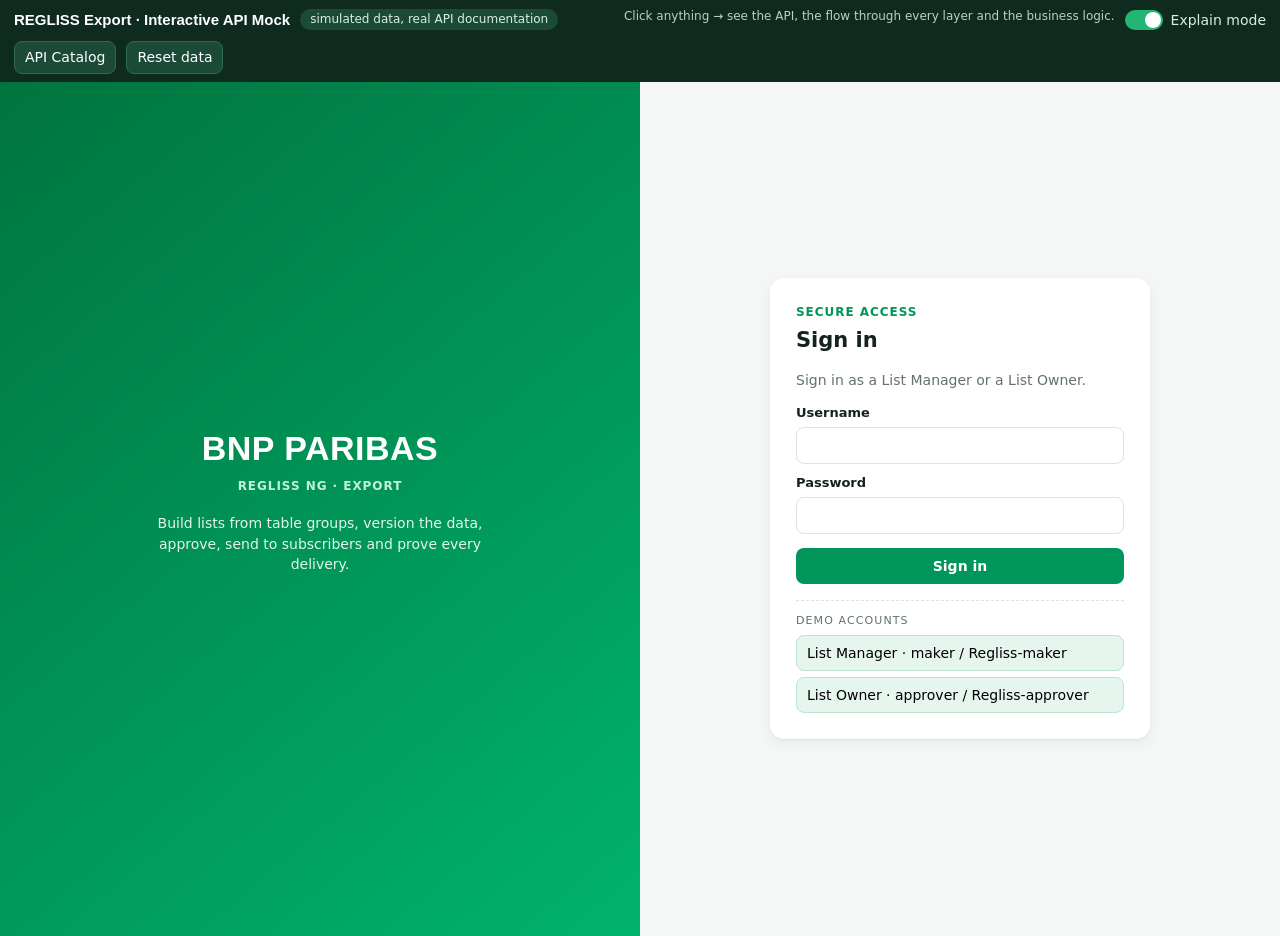
==== docs/export-ui-mock.html @ d232633c "Add interactive UI mock with per-click API, flow and business-logic explanations Single self-contain" ====
<!DOCTYPE html>
<html lang="en">
<head>
<meta charset="UTF-8">
<meta name="viewport" content="width=device-width, initial-scale=1">
<title>REGLISS Export — Interactive API Mock</title>
<!--
  REGLISS Export Module — interactive UI mock with API / flow / business-logic explanations.
  Single self-contained file: no network access, no build step. Open it in a browser.
  Sections: 1 API catalog · 2 Action catalog · 3 Styles · 4 Mock backend · 5 Frontend · 6 Explain modal.
  Demo accounts: maker / Regliss-maker (List Manager)   approver / Regliss-approver (List Owner)
-->
<style>
/* MODULE 3 — STYLES */
:root{--g:#00965a;--g2:#007a49;--gl:#e6f5ee;--ink:#14231d;--mut:#62736b;--line:#dbe5df;--bg:#f4f7f5;--card:#fff;--red:#c8372d;--redl:#fdecea;--org:#d97a06;--orgl:#fff3e0;--blue:#1d6fb8;--bluel:#e8f2fb;--vio:#6d4cc2;--viol:#efeafb;--sh:0 1px 2px rgba(20,35,29,.06),0 4px 14px rgba(20,35,29,.06)}
*{box-sizing:border-box}html,body{margin:0}body{font:14px/1.45 "Source Sans 3",system-ui,-apple-system,"Segoe UI",Roboto,sans-serif;color:var(--ink);background:var(--bg)}
h1,h2,h3{margin:0;font-family:Outfit,system-ui,sans-serif}code,pre{font-family:ui-monospace,SFMono-Regular,Menlo,Consolas,monospace}
button{font:inherit;cursor:pointer}[hidden]{display:none!important}
.muted{color:var(--mut)}.spacer{flex:1}
/* mock bar */
.mockbar{position:sticky;top:0;z-index:50;display:flex;gap:10px;align-items:center;flex-wrap:wrap;padding:8px 14px;background:#0f2b20;color:#d9eee3}
.mockbar b{font-family:Outfit,sans-serif;font-size:15px;color:#fff}.mockbar .tag{background:#1c4a38;border-radius:99px;padding:2px 10px;font-size:12px}
.mockbar button{background:#1c4a38;color:#fff;border:1px solid #2c6a52;border-radius:8px;padding:5px 10px}.mockbar button:hover{background:#24604a}
.switch{display:flex;align-items:center;gap:8px;cursor:pointer;user-select:none}.switch i{width:38px;height:20px;border-radius:99px;background:#456;position:relative;transition:.2s}.switch i:after{content:"";position:absolute;left:2px;top:2px;width:16px;height:16px;border-radius:50%;background:#fff;transition:.2s}.switch.on i{background:#22b573}.switch.on i:after{left:20px}
.hint{font-size:12px;opacity:.85}
/* login */
.login{min-height:calc(100vh - 46px);display:grid;grid-template-columns:1fr 1fr}
.login-aside{background:linear-gradient(140deg,#00743f,#00b36d);color:#fff;display:flex;flex-direction:column;justify-content:center;align-items:center;padding:30px;text-align:center}
.login-aside .logo{font:700 34px Outfit,sans-serif;letter-spacing:.5px}.login-aside p{opacity:.9;max-width:340px}
.login-panel{display:flex;align-items:center;justify-content:center;padding:24px}
.login-card{width:100%;max-width:380px;background:#fff;border-radius:14px;box-shadow:var(--sh);padding:26px}
.kicker{margin:0 0 4px;color:var(--g);font-weight:700;text-transform:uppercase;letter-spacing:.08em;font-size:12px}
label{display:block;font-weight:600;font-size:13px;margin:10px 0 0}
input,select,textarea{width:100%;font:inherit;padding:8px 10px;border:1px solid var(--line);border-radius:8px;background:#fff;margin-top:4px;color:var(--ink)}
input:focus,select:focus,textarea:focus{outline:2px solid #9ad9bd;border-color:var(--g)}
input[type=checkbox]{width:auto;margin:0}
.btn-primary,.btn-ghost,.btn-delete,.btn-edit{border-radius:8px;padding:7px 14px;border:1px solid transparent;font-weight:600;text-decoration:none;display:inline-block}
.btn-primary{background:var(--g);color:#fff}.btn-primary:hover{background:var(--g2)}.btn-primary:disabled{opacity:.45;cursor:not-allowed}
.btn-ghost{background:#fff;border-color:var(--line);color:var(--ink)}.btn-ghost:hover{background:var(--gl)}.btn-ghost:disabled{opacity:.45;cursor:not-allowed}
.btn-delete{background:#fff;border-color:#efc3bf;color:var(--red)}.btn-delete:hover{background:var(--redl)}
.btn-edit{background:var(--bluel);border-color:#c4dcf2;color:var(--blue)}
.btn-ghost.btn-primary{background:var(--g);color:#fff;border-color:var(--g)}
.btn-small{padding:3px 9px;font-size:13px}.btn-icon{padding:3px 8px}
.login-error{color:var(--red);font-weight:600;margin:8px 0 0}
.demo{margin-top:16px;border-top:1px dashed var(--line);padding-top:12px}.demo button{display:block;width:100%;text-align:left;margin-top:6px;background:var(--gl);border:1px solid #bfe3d1;border-radius:8px;padding:7px 10px}
/* shell */
.shell{display:grid;grid-template-columns:230px 1fr;min-height:calc(100vh - 46px)}
.sidebar{background:#fff;border-right:1px solid var(--line);padding:16px 12px;display:flex;flex-direction:column;gap:6px;position:sticky;top:46px;height:calc(100vh - 46px);overflow:auto}
.brand{padding:6px 8px 14px}.brand .plate{font:700 20px Outfit,sans-serif;color:var(--g)}.brand .prod{font:600 13px Outfit,sans-serif;color:var(--mut)}
.nav-label{font-size:11px;text-transform:uppercase;letter-spacing:.1em;color:var(--mut);padding:4px 8px}
.nav a{display:flex;align-items:center;gap:10px;padding:9px 10px;border-radius:9px;color:var(--ink);text-decoration:none;cursor:pointer}
.nav a:hover{background:var(--gl)}.nav a.active{background:var(--g);color:#fff}
.nav svg{width:18px;height:18px;stroke:currentColor;fill:none;stroke-width:1.8;stroke-linecap:round;stroke-linejoin:round}
.nav-badge{margin-left:auto;background:var(--red);color:#fff;border-radius:99px;font-size:11px;padding:0 7px}
.sidebar-foot{margin-top:auto;display:flex;flex-direction:column;gap:12px}
.who{display:flex;gap:8px;align-items:center;font-size:13px}.avatar{width:32px;height:32px;border-radius:50%;background:var(--g);color:#fff;display:grid;place-items:center;font-weight:700}
.db-switch{display:flex;border:1px solid var(--line);border-radius:8px;overflow:hidden}.db-switch button{flex:1;border:0;background:#fff;padding:6px}.db-switch .selected{background:var(--g);color:#fff}
main{padding:22px 26px 90px;min-width:0}
.page-head{display:flex;gap:16px;align-items:flex-end;flex-wrap:wrap;margin-bottom:16px}.page-title{flex:1;min-width:240px}.page-head h1{font-size:26px}.lede{color:var(--mut);margin:2px 0 0}
.page-tools{display:flex;gap:10px;align-items:center;flex-wrap:wrap}.search{min-width:240px;margin:0}
.stats{display:grid;grid-template-columns:repeat(auto-fit,minmax(170px,1fr));gap:12px;margin-bottom:16px}
.stat{background:#fff;border-radius:12px;padding:14px 16px;box-shadow:var(--sh);border-left:5px solid var(--g);cursor:pointer;text-align:left;border-top:0;border-right:0;border-bottom:0}
.stat.red{border-color:var(--red)}.stat.orange{border-color:var(--org)}.stat-label{color:var(--mut);font-size:13px}.stat-value{font:700 30px Outfit,sans-serif}
.panel,.table-card,.export-card{background:#fff;border-radius:12px;box-shadow:var(--sh);padding:16px;margin-bottom:16px}.table-card{padding:0;overflow:auto}.panel h2,.export-card h2{font-size:18px;margin-bottom:8px}
table{width:100%;border-collapse:collapse}th,td{text-align:left;padding:9px 12px;border-bottom:1px solid #edf2ef;vertical-align:top}th{font-size:12px;text-transform:uppercase;letter-spacing:.05em;color:var(--mut);background:#f8fbf9;white-space:nowrap}
tr.clickable{cursor:pointer}tr.clickable:hover td{background:#f3faf6}.actions{white-space:nowrap}
.empty,.queue-empty{padding:22px;text-align:center;color:var(--mut)}
.badge,.pill,.chip,.key-tag,.group-tag{display:inline-block;border-radius:99px;padding:1px 9px;font-size:12px;font-weight:700}
.badge-COMPLETED,.badge-SUCCESS,.pill-on{background:var(--gl);color:var(--g2)}.badge-FAILED,.pill-bad{background:var(--redl);color:var(--red)}.badge-IN_PROGRESS{background:var(--orgl);color:var(--org)}.badge-PENDING,.pill-wait{background:var(--bluel);color:var(--blue)}.pill-off{background:#eceff0;color:#55646a}.pill-warn{background:var(--orgl);color:var(--org)}
.chip.added{background:var(--gl);color:var(--g2)}.chip.removed{background:var(--redl);color:var(--red)}.chip.changed{background:var(--orgl);color:var(--org)}.chip.same{background:#eceff0;color:#55646a}
.key-tag{background:var(--viol);color:var(--vio)}.group-tag{background:var(--bluel);color:var(--blue);margin-right:4px}
.error-text{color:var(--red)}.file-link{color:var(--blue);text-decoration:underline;cursor:pointer}
.banner{background:var(--orgl);border:1px solid #f1d3a3;border-radius:10px;padding:10px 14px;margin:10px 0}.banner-error{background:var(--redl);border-color:#efc3bf;color:var(--red)}
.review-callout{border-radius:10px;padding:10px 14px;margin:10px 0}.review-callout.warn{background:var(--orgl)}.review-callout.bad{background:var(--redl)}
/* list builder */
.stepper{display:flex;align-items:center;gap:10px;margin:12px 0}.step{display:flex;gap:8px;align-items:center;border:1px solid var(--line);background:#fff;border-radius:10px;padding:8px 12px}.step.active{border-color:var(--g);background:var(--gl)}.step-no{width:24px;height:24px;border-radius:50%;background:var(--g);color:#fff;display:grid;place-items:center;font-weight:700}.step small{display:block;color:var(--mut)}.step-line{flex:0 0 30px;height:2px;background:var(--line)}
.picker{display:grid;grid-template-columns:minmax(240px,1fr) 2fr;gap:14px;border:1px solid var(--line);border-radius:12px;padding:12px}
.table-list{max-height:330px;overflow:auto;display:flex;flex-direction:column;gap:6px;margin-top:8px}.table-group-label{margin:8px 0 2px}
.table-option{display:flex;flex-direction:column;align-items:flex-start;gap:0;text-align:left;border:1px solid var(--line);background:#fff;border-radius:8px;padding:6px 10px;position:relative}.table-option.active{border-color:var(--g);background:var(--gl)}.table-option.related{margin-left:14px}
.table-name{font-weight:700}.table-meta{font-size:12px;color:var(--mut)}.table-count{position:absolute;right:8px;top:8px;background:var(--g);color:#fff;border-radius:99px;font-size:11px;padding:0 7px}
.columns-head{display:flex;gap:10px;align-items:flex-start;justify-content:space-between}.column-list{max-height:290px;overflow:auto;margin-top:8px}
.column-option{display:flex;align-items:center;gap:8px;padding:6px 8px;border-radius:8px;font-weight:400;margin:0;cursor:pointer}.column-option:hover{background:#f3faf6}.column-option.locked{opacity:.7}.column-type{margin-left:auto;color:var(--mut);font-size:12px}.column-name{font-weight:600}
.field-label{font-weight:700;margin:14px 0 4px}.hint{margin:0 0 6px}
.field-row{display:flex;gap:8px;align-items:center;margin:5px 0;flex-wrap:wrap}.field-row input{flex:1;min-width:120px;margin:0}.col-order{width:22px;color:var(--mut)}.col-source{min-width:200px;display:flex;gap:4px;align-items:center;flex-wrap:wrap}.col-table{color:var(--mut)}.key-col{background:#faf8ff;border-radius:8px;padding:2px 4px}
.builder-foot{display:flex;gap:10px;align-items:center;margin-top:16px;flex-wrap:wrap}
.add-form{display:flex;gap:10px}.add-form select,.add-form input{margin:0}
.group-preview{margin-bottom:14px}.group-preview-head{display:flex;gap:12px;align-items:baseline}.table-scroll{overflow:auto;border:1px solid var(--line);border-radius:10px}
.timeline{list-style:none;padding:0 0 0 14px;border-left:2px solid var(--line)}.tl{margin:10px 0;padding-left:10px}.tl-title{font-weight:700}.tl-meta{color:var(--mut);font-size:12px}blockquote{margin:4px 0;padding:4px 10px;border-left:3px solid var(--line);color:var(--mut)}
details summary{cursor:pointer;font-weight:700;margin-top:14px}
.approval-card{background:#fff;border-radius:12px;box-shadow:var(--sh);padding:16px;margin-bottom:12px}.approval-head{display:flex;gap:12px;justify-content:space-between;flex-wrap:wrap}.approval-actions{display:flex;gap:8px;align-items:center;flex-wrap:wrap}.approval-tables{margin:8px 0 0;padding-left:20px}
/* export */
.xp-tabs{display:flex;gap:4px;border-bottom:2px solid var(--line);margin-bottom:14px;flex-wrap:wrap}.xp-tab{background:none;border:0;padding:9px 16px;font-weight:700;color:var(--mut);border-bottom:3px solid transparent;margin-bottom:-2px}.xp-tab.active{color:var(--g);border-color:var(--g)}
.xp-toolbar,.syn-toolbar,.syn-title,.syn-pick{display:flex;gap:8px;align-items:center;flex-wrap:wrap;padding:10px 14px}.xp-toolbar select{width:auto;margin:0}.syn-pick label{margin:0}.syn-pick select{width:auto;min-width:200px}
.syn-cards{display:grid;grid-template-columns:repeat(auto-fit,minmax(260px,1fr));gap:12px;margin-bottom:14px}.syn-card{background:#fff;border:2px solid var(--line);border-radius:12px;padding:12px;text-align:left}.syn-card.active{border-color:var(--g)}.syn-card-name{font:700 16px Outfit,sans-serif;display:block}.syn-card-count{color:var(--mut)}.syn-chips{display:flex;gap:4px;flex-wrap:wrap;margin-top:6px}
.syn-h3{padding:12px 14px 0;font-size:15px}.syn-columns{padding:10px 14px}.syn-tree{margin:0;padding-left:18px;font-size:13px}.syn-docs{display:grid;grid-template-columns:1fr 1fr;gap:14px;padding:10px 14px}
.was{background:var(--redl)}.now{background:var(--gl)}.pager{display:flex;gap:8px;align-items:center;padding:10px 14px}.pager span{margin-right:auto}
.xp-back-link{margin-bottom:10px}tr.selected td{background:#eaf6f0}
/* modals */
.modal-back{position:fixed;inset:0;background:rgba(10,25,18,.5);display:grid;place-items:center;z-index:60;padding:14px}
.modal{background:#fff;border-radius:14px;padding:20px;width:min(480px,100%);box-shadow:0 20px 60px rgba(0,0,0,.3)}.modal h2{margin-bottom:8px}.modal-actions{display:flex;gap:8px;justify-content:flex-end;margin-top:16px}
.toast{position:fixed;left:50%;transform:translateX(-50%) translateY(30px);bottom:20px;background:#14231d;color:#fff;padding:10px 16px;border-radius:10px;opacity:0;pointer-events:none;transition:.25s;z-index:200;max-width:90vw}.toast.show{opacity:1;transform:translateX(-50%)}.toast.error{background:var(--red)}.toast.success{background:var(--g2)}
.xmlview{max-height:60vh;overflow:auto;background:#10201a;color:#c9ecd9;border-radius:8px;padding:12px;font-size:12px;white-space:pre}
.spinner{width:34px;height:34px;border:4px solid var(--line);border-top-color:var(--g);border-radius:50%;animation:sp 1s linear infinite;margin:14px auto}@keyframes sp{to{transform:rotate(360deg)}}
/* network log */
.netlog{position:fixed;left:12px;bottom:12px;z-index:55;width:min(430px,calc(100vw - 24px));background:#0f2b20;color:#d9eee3;border-radius:12px;box-shadow:var(--sh);font-size:12px}
.netlog header{display:flex;gap:8px;align-items:center;padding:6px 10px;cursor:pointer}.netlog .body{max-height:170px;overflow:auto;border-top:1px solid #1c4a38}.netlog .e{display:flex;gap:8px;padding:4px 10px;cursor:pointer;align-items:center}.netlog .e:hover{background:#1c4a38}.netlog .e code{overflow:hidden;text-overflow:ellipsis;white-space:nowrap;flex:1}
.m{font-weight:800;border-radius:5px;padding:0 6px;font-size:11px;color:#fff}.m-GET{background:#1d6fb8}.m-POST{background:#1e9d63}.m-PUT{background:#d97a06}.m-DELETE{background:#c8372d}.m-ASYNC{background:#6d4cc2}
/* explain modal */
#xmodal{position:fixed;inset:0;background:rgba(8,20,14,.62);z-index:100;display:grid;place-items:center;padding:12px}
.xbox{background:#fff;width:min(1080px,100%);max-height:94vh;border-radius:16px;display:flex;flex-direction:column;overflow:hidden;box-shadow:0 24px 80px rgba(0,0,0,.4)}
.xhead{display:flex;gap:12px;align-items:flex-start;padding:14px 18px;background:linear-gradient(120deg,#0f2b20,#176b49);color:#fff}.xhead h2{font-size:19px}.xhead p{margin:2px 0 0;opacity:.85;font-size:13px}.xhead button{margin-left:auto;background:rgba(255,255,255,.15);color:#fff;border:0;border-radius:8px;padding:5px 12px}
.xbody{overflow:auto;padding:16px 18px}
.xsec{border:1px solid var(--line);border-radius:12px;padding:12px 14px;margin-bottom:12px}.xsec h4{margin:0 0 6px;font:700 13px Outfit,sans-serif;text-transform:uppercase;letter-spacing:.07em;color:var(--g2)}
.kv{display:grid;grid-template-columns:150px 1fr;gap:4px 12px}.kv dt{color:var(--mut)}.kv dd{margin:0;word-break:break-word}
.feonly{background:var(--viol);border:1px solid #d6cbf3;border-radius:12px;padding:14px;margin-bottom:12px}.feonly b{color:var(--vio)}
.seq{display:flex;gap:6px;flex-wrap:wrap;margin-bottom:10px;align-items:center}.seq button{border:1px solid var(--line);background:#fff;border-radius:10px;padding:6px 10px;display:flex;gap:6px;align-items:center;text-align:left}.seq button.on{border-color:var(--g);background:var(--gl)}.seq .n{background:#14231d;color:#fff;border-radius:50%;width:20px;height:20px;display:grid;place-items:center;font-size:11px}.seq .arr{color:var(--mut)}
.tabs{display:flex;gap:2px;border-bottom:2px solid var(--line);margin-bottom:12px}.tabs button{background:none;border:0;padding:8px 14px;font-weight:700;color:var(--mut);border-bottom:3px solid transparent;margin-bottom:-2px}.tabs button.on{color:var(--g);border-color:var(--g)}
pre.j{background:#10201a;color:#c9ecd9;border-radius:8px;padding:10px 12px;overflow:auto;font-size:12px;margin:4px 0;max-height:280px}
.two{display:grid;grid-template-columns:1fr 1fr;gap:12px}
.stt{display:flex;gap:8px;align-items:baseline;margin:3px 0}.stt b{border-radius:6px;padding:0 7px;color:#fff;font-size:12px}.s2{background:#1e9d63}.s4{background:#d97a06}.s5{background:#c8372d}
.flow{display:flex;flex-direction:column;gap:0}.lane{display:grid;grid-template-columns:136px 1fr;border-radius:12px;overflow:hidden;border:1px solid var(--line)}.lane .lt{padding:10px;color:#fff;font:700 12px Outfit,sans-serif;text-transform:uppercase;letter-spacing:.06em}.lane .lt small{display:block;font:400 11px "Source Sans 3",sans-serif;opacity:.9;text-transform:none;letter-spacing:0;margin-top:2px}.lane .lc{padding:10px 12px;background:#fff}.lane ol,.lane ul{margin:4px 0 0;padding-left:18px}
.arrow{text-align:center;color:var(--mut);line-height:1;padding:3px;font-size:18px}
.L-fe{background:#1d6fb8}.L-ctl{background:#6d4cc2}.L-ifc{background:#a0489b}.L-impl{background:#d97a06}.L-repo{background:#0e8a8a}.L-db{background:#14231d}.L-res{background:#1e9d63}
.tchip{display:inline-block;background:#14231d;color:#fff;border-radius:6px;padding:1px 8px;margin:2px 4px 2px 0;font:12px ui-monospace,Menlo,monospace}.tchip i{color:#9fd9bd;font-style:normal;margin-left:6px;font-family:inherit}
.rel li{margin:3px 0}
.cat-tools{display:flex;gap:10px;flex-wrap:wrap;margin-bottom:12px}.cat-tools select,.cat-tools input{width:auto;min-width:200px;margin:0}
.er{display:grid;grid-template-columns:repeat(auto-fit,minmax(250px,1fr));gap:10px}.er div{border:1px solid var(--line);border-radius:10px;padding:8px 10px;background:#fff;font-size:13px}.er b{display:block;font-family:ui-monospace,Menlo,monospace;color:var(--g2)}
@media(max-width:900px){.shell{grid-template-columns:1fr}.sidebar{position:static;height:auto;flex-direction:row;flex-wrap:wrap}.sidebar-foot{margin:0;width:100%}.nav{display:flex;flex-wrap:wrap;gap:4px}.nav-label,.brand .prod{display:none}.login{grid-template-columns:1fr}.login-aside{padding:18px}.picker,.two,.syn-docs{grid-template-columns:1fr}.lane{grid-template-columns:1fr}main{padding:14px 12px 100px}.kv{grid-template-columns:1fr}}
</style>
</head>
<body class="signed-out">
<div class="mockbar">
  <b>REGLISS Export · Interactive API Mock</b><span class="tag">simulated data, real API documentation</span>
  <span class="spacer"></span>
  <span class="hint">Click anything → see the API, the flow through every layer and the business logic.</span>
  <div class="switch on" id="explain-sw" title="Explain mode"><i></i><span>Explain mode</span></div>
  <button data-act="nav.catalog" data-label="API Catalog (mock)">API Catalog</button>
  <button data-act="mock.reset" data-label="Reset mock data">Reset data</button>
</div>

<div class="login" id="login">
  <section class="login-aside"><div class="logo">BNP PARIBAS</div><p class="kicker" style="color:#d7fbe9;margin-top:10px">REGLISS NG · Export</p><p>Build lists from table groups, version the data, approve, send to subscribers and prove every delivery.</p></section>
  <section class="login-panel"><div class="login-card">
    <p class="kicker">Secure access</p><h2>Sign in</h2><p class="muted">Sign in as a List Manager or a List Owner.</p>
    <label>Username<input id="l-user" data-act="login.field" autocomplete="off"></label>
    <label>Password<input id="l-pass" type="password" data-act="login.field" autocomplete="off"></label>
    <p id="login-error" class="login-error" hidden></p>
    <div style="margin-top:14px"><button class="btn-primary" data-act="login.submit" data-label="Sign in" style="width:100%">Sign in</button></div>
    <div class="demo" id="demo"></div>
  </div></section>
</div>

<div class="shell" id="shell" hidden>
  <aside class="sidebar">
    <div class="brand"><div class="plate">BNP PARIBAS</div><div class="prod">REGLISS Export</div></div>
    <div class="nav-label">Workspace</div>
    <nav class="nav">
      <a data-act="nav.approvals" data-page="approvals" hidden><svg viewBox="0 0 24 24"><path d="M5 12.5l4.2 4.2L19 7"/></svg>Approvals</a>
      <a data-act="nav.dashboard" data-page="dashboard"><svg viewBox="0 0 24 24"><rect x="3" y="3" width="7" height="7" rx="1.5"/><rect x="14" y="3" width="7" height="7" rx="1.5"/><rect x="3" y="14" width="7" height="7" rx="1.5"/><rect x="14" y="14" width="7" height="7" rx="1.5"/></svg>Dashboard</a>
      <a data-act="nav.templates" data-page="templates"><svg viewBox="0 0 24 24"><path d="M6 4h12v16H6z"/><path d="M9 8h6M9 12h6M9 16h4"/></svg>List</a>
      <a data-act="nav.export" data-page="export"><svg viewBox="0 0 24 24"><path d="M12 16V4M7 8l5-5 5 5M5 20h14"/></svg>Export</a>
      <a data-act="nav.history" data-page="history"><svg viewBox="0 0 24 24"><circle cx="12" cy="12" r="8"/><path d="M12 8v5l3 2"/></svg>History</a>
      <a data-act="nav.subscribers" data-page="subscribers"><svg viewBox="0 0 24 24"><circle cx="9" cy="8" r="3"/><circle cx="17" cy="9" r="2.2"/><path d="M3.5 19c.6-3 2.8-4.5 5.5-4.5S14 16 14.6 19"/></svg>Subscribers</a>
    </nav>
    <div class="sidebar-foot">
      <div class="who"><div class="avatar" id="avatar"></div><div><div id="signed-name"></div><div id="signed-role" class="muted"></div></div></div>
      <button class="btn-ghost btn-small" data-act="logout" data-label="Sign out">Sign out</button>
      <div><div class="nav-label" style="padding-left:0">Database</div><div class="db-switch"><button id="db-h2" data-act="db.h2" data-label="Database: H2">H2</button><button id="db-postgres" data-act="db.postgres" data-label="Database: PostgreSQL">PostgreSQL</button></div></div>
    </div>
  </aside>
  <main id="main"></main>
</div>
<div id="toast" class="toast" role="status"></div>
<div id="modal-root"></div>
<div id="netlog" class="netlog"></div>
<script>
var S = { user: null };   // shared state (declared first: the mock backend reads the signed-in user for audit rows)
/* =====================================================================================================
 * MODULE 1 — API CATALOG
 * Every backend endpoint of the Export module, documented from the real code (controllers, services,
 * repositories, schema). Keys are referenced by the ACTIONS catalog below.
 * ===================================================================================================== */
const SESSION = "JSESSIONID=7F3A91C2B8E04D56A1F0C9E2D4B7A813; Path=/; HttpOnly; SameSite=Lax";
const HJ = { "Content-Type": "application/json", "Accept": "application/json", "Cookie": SESSION };
const HG = { "Accept": "application/json", "Cookie": SESSION };
const FILE = { "Accept": "application/xml, application/octet-stream", "Cookie": SESSION };
const ST401 = [401, 'No session: {"message":"Sign in required"}'];
const ST403 = [403, 'Wrong role: {"message":"Only a List Owner can do that"}'];

const API = {
/* ------------------------------------------------------------------ Authentication & system */
"auth.config": {
  module: "Auth", name: "Sign-in page configuration", method: "GET", path: "/api/auth/config", pub: true,
  headers: { "Accept": "application/json" }, pathParams: {}, query: {},
  req: null,
  res: { demo: true, accounts: [{ role: "List Manager", username: "maker", password: "Regliss-maker" }, { role: "List Owner", username: "approver", password: "Regliss-approver" }] },
  status: [[200, "Configuration returned"]],
  trig: "Page load (boot()) and, after a database switch, the restart-polling loop (waitForRestart).",
  comp: "app.js → boot() → loadDemoAccounts()",
  ctl: "AuthController.config()  — @GetMapping(\"/config\"), permitAll in SecurityConfig (no session needed)",
  ifc: "AuthService.config()", impl: "AuthServiceImpl.config()",
  steps: ["Reads the property export.demo-data (true in application.yml).", "If true returns the two hard-coded DEMO_ACCOUNTS (maker / approver with their passwords); otherwise demo=false and an empty list."],
  repo: ["— none —"], tbl: [],
  build: "new AuthConfigResponse(demo, accounts) → Jackson → JSON.",
  fe: "If config.demo is true the sign-in card shows one button per demo account; clicking one fills username and password.",
  logic: ["Purely configuration driven: no database access.", "Security note (docs/code-review.md #3): showing real passwords on the sign-in page is only intended for local demo databases."],
  rel: [], down: []
},
"auth.login": {
  module: "Auth", name: "Sign in", method: "POST", path: "/api/auth/login", pub: true,
  headers: { "Content-Type": "application/json", "Accept": "application/json" }, pathParams: {}, query: {},
  req: { username: "maker", password: "Regliss-maker" },
  res: { username: "maker", displayName: "List Manager", role: "MAKER" },
  status: [[200, "Signed in; Set-Cookie: JSESSIONID=…"], [400, '{"message":"username must not be blank"}'], [401, '{"message":"Unknown username or password"}']],
  trig: "Click on 'Sign in' (or Enter in a field) on the sign-in card.",
  comp: "app.js → onSubmit() branch formId === 'login-form'",
  ctl: "AuthController.login(@Valid @RequestBody LoginRequest, HttpServletRequest, HttpServletResponse)",
  ifc: "AuthService.login(request, httpRequest, httpResponse)", impl: "AuthServiceImpl.login()",
  steps: ["Bean validation: LoginRequest has @NotBlank username and password → otherwise GlobalExceptionHandler returns 400 \"<field> must not be blank\".", "authenticationManager.authenticate(UsernamePasswordAuthenticationToken(username.trim(), password)).", "Spring's DaoAuthenticationProvider calls ExportUserDetailsService.loadUserByUsername (trims and lower-cases the username) and compares the password with the stored BCrypt hash.", "On success: a SecurityContext is created and saved into the HttpSession through HttpSessionSecurityContextRepository → the browser receives the JSESSIONID cookie.", "AuthenticationException → UnauthorizedException(\"Unknown username or password\") → 401."],
  repo: ["AppUserRepository.findByUsername(username)  (Spring Data JPA)"], tbl: [["ver_export_user", "SELECT by username"]],
  build: "UserResponse.from(ExportPrincipal) → { username, displayName, role }.",
  fe: "state.user = response; enterApp(true): hides the login screen, shows name/role in the sidebar, reveals the Approvals menu for APPROVER, then loads /api/system and navigates (APPROVER → #/approvals, MAKER → #/dashboard).",
  logic: ["Two roles exist: MAKER (List Manager) builds lists, subscribers, exports; APPROVER (List Owner) additionally approves lists and delivery endpoints (enforced in SecurityConfig and again in the service layer).", "CSRF is disabled and the session cookie is SameSite=Lax, HttpOnly.", "UserSeeder creates the two demo users at start-up when ver_export_user is empty."],
  rel: ["ver_export_user is standalone: other tables store the username as plain text (created_by, actor, triggered_by) — there is no foreign key to it."], down: ["GET /api/system (loadSystem)", "Navigation API calls of the first page"]
},
"auth.me": {
  module: "Auth", name: "Who is signed in", method: "GET", path: "/api/auth/me",
  headers: HG, pathParams: {}, query: {}, req: null,
  res: { username: "maker", displayName: "List Manager", role: "MAKER" },
  status: [[200, "Current user"], ST401],
  trig: "Every page load (boot()) to resume an existing session.",
  comp: "app.js → boot()",
  ctl: "AuthController.me(Authentication)", ifc: "AuthService.currentUser(authentication)", impl: "AuthServiceImpl.currentUser()",
  steps: ["Spring Security restores the SecurityContext from the HttpSession cookie.", "If the principal is not an ExportPrincipal → UnauthorizedException (401)."],
  repo: ["— none — (the principal is read from the session, no database hit)"], tbl: [],
  build: "UserResponse.from(principal).", fe: "200 → enterApp(); 401 → showLogin().",
  logic: ["The 401 for /api/auth/me is expected on a fresh browser; api() deliberately does not treat it as an error."], rel: [], down: []
},
"auth.logout": {
  module: "Auth", name: "Sign out", method: "POST", path: "/api/auth/logout",
  headers: HG, pathParams: {}, query: {}, req: null, res: null,
  status: [[200, "Session invalidated (empty body)"], ST401],
  trig: "Click 'Sign out' in the sidebar.", comp: "app.js → onClick() branch target.id === 'logout'",
  ctl: "AuthController.logout(HttpServletRequest)", ifc: "AuthService.logout(request)", impl: "AuthServiceImpl.logout()",
  steps: ["SecurityContextHolder.clearContext().", "request.getSession(false).invalidate() if a session exists."],
  repo: ["— none —"], tbl: [], build: "Empty 200 response.",
  fe: "showLogin(): state.user = null, polling timer cleared, main area emptied, login screen shown.",
  logic: ["Server-side session invalidation: the old JSESSIONID can no longer be used."], rel: [], down: []
},
"system.info": {
  module: "System", name: "Database info", method: "GET", path: "/api/system",
  headers: HG, pathParams: {}, query: {}, req: null,
  res: { mode: "h2", label: "H2", switchable: true, postgresHost: "localhost", postgresPort: 5432, postgresDatabase: "reglissData", postgresUsername: "postgres", postgresConfigured: true, switchError: null },
  status: [[200, "OK"], ST401],
  trig: "Right after sign-in (enterApp → loadSystem).", comp: "app.js → loadSystem()",
  ctl: "SystemController.system()", ifc: "SystemService.info()", impl: "SystemServiceImpl.info()",
  steps: ["environment.matchesProfiles('postgres') decides H2 vs PostgreSQL.", "DatabaseSettings.load() reads config/database.properties (connection) and data/database.properties (last choice, last-error).", "switchable = switch enabled AND ExportApplication.canRestart() (false when started with an explicit Spring profile).", "The password is never returned."],
  repo: ["— none — (reads two properties files from disk)"], tbl: [],
  build: "new SystemInfoResponse(mode, label, switchable, host, port, database, username, configured, switchError).",
  fe: "Highlights the H2 / PostgreSQL toggle; if switchError is set and not yet shown it toasts 'PostgreSQL did not start … The module is on H2.'.",
  logic: ["The module's own tables (ver_export_*) live in whichever database is active; source tables are read from the same database."], rel: [], down: []
},
"system.switch": {
  module: "System", name: "Switch database & restart", method: "POST", path: "/api/system/database",
  headers: HJ, pathParams: {}, query: {}, req: { mode: "postgres" },
  res: { restarting: true, mode: "postgres", message: "Restarting on PostgreSQL. Sign in again in a few seconds." },
  status: [[200, "Accepted; module restarts"], [400, "Fixed profile / bad connection / ver_export_ tables missing"], [409, '{"message":"An export is running. Switch the database when it has finished."}'], ST401],
  trig: "Click 'Switch to H2' / 'Switch to PostgreSQL' in the confirmation dialog.", comp: "app.js → explainDatabase() → form submit handler",
  ctl: "SystemController.switchDatabase(@Valid DatabaseSwitchRequest)", ifc: "SystemService.switchDatabase(request)", impl: "SystemServiceImpl.switchDatabase()",
  steps: ["Refused (400) when export.database-switch.enabled=false or the app was started with a fixed profile.", "jobs.countByStatusIn(PENDING, IN_PROGRESS) > 0 → ConflictException 409.", "mode must be h2 or postgres.", "postgres: config/database.properties must name host, database, user; host/database/port are validated with regular expressions.", "check(): opens a real JDBC connection (5 s timeout) and counts ver_export_subscriber + ver_export_dump_import in information_schema.tables; errors are translated (wrong password, no such database, server down, tables missing).", "chosen.save() writes data/database.properties.", "ExportApplication.restart(): background thread sleeps 500 ms, closes the Spring context and starts it again with --spring.profiles.active=postgres (DumpImportListener imports db/dumps the first time). If PostgreSQL fails to start, it falls back to H2 and stores last-error."],
  repo: ["ExportJobRepository.countByStatusIn(statuses)", "Plain JDBC DriverManager.getConnection to the target database"], tbl: [["ver_export_job", "COUNT by status"], ["information_schema.tables (target PostgreSQL)", "existence check"]],
  build: "DatabaseSwitchResponse(true, mode, \"Restarting on …\"). The response is sent BEFORE the context closes (500 ms delay).",
  fe: "Replaces the dialog by a 'Restarting…' spinner and runs waitForRestart(): polls GET /api/auth/config every 1.5 s until the server answers again, then location.reload() → sign-in screen.",
  logic: ["Never switches while a send is running, to avoid killing a delivery halfway.", "The new database must already contain the module's tables: they are created by hand from db/postgres/ver-export-schema.sql."], rel: [], down: ["Polling GET /api/auth/config until the app is back"]
},
"dashboard": {
  module: "Dashboard", name: "Dashboard figures", method: "GET", path: "/api/dashboard",
  headers: HG, pathParams: {}, query: {},
  req: null,
  res: { totalSubscribers: 3, activeSubscribers: 2, successfulJobs: 1, failedJobs: 1, inProgressJobs: 0, undeliveredFiles: 1, recentJobs: [{ id: 2, listName: "Sanctions Screening", dataVersionId: 2, dataVersionNumber: 2, status: "FAILED", triggeredBy: "List Manager", totalRecords: 5, totalSubscribers: 2, completedSubscribers: 1, failedSubscribers: 1, createdAt: "2026-11-25T09:41:07" }] },
  status: [[200, "OK"], ST401],
  trig: "Opening the Dashboard page; then polled every 2 s while a send is in progress, else every 15 s.", comp: "app.js → navigate() → refresh() (page === 'dashboard'), poll()",
  ctl: "SystemController.dashboard()", ifc: "JobService.dashboard()", impl: "JobServiceImpl.dashboard()",
  steps: ["subscribers.count() and countByActiveTrue().", "jobs.countByStatus('COMPLETED') and ('FAILED'); countByStatusIn(PENDING, IN_PROGRESS).", "files.countByStatusIn(FAILED) → 'Not delivered' tile (failed subscriber files that can be retried).", "jobs.findTop10ByOrderByCreatedAtDesc() → recent activity."],
  repo: ["SubscriberRepository.count / countByActiveTrue", "ExportJobRepository.countByStatus / countByStatusIn / findTop10ByOrderByCreatedAtDesc", "ExportJobSubscriberStatusRepository.countByStatusIn"],
  tbl: [["ver_export_subscriber", "COUNT"], ["ver_export_job", "COUNT, SELECT top 10"], ["ver_export_job_subscriber", "COUNT failed"]],
  build: "DashboardResponse(...) with DashboardResponse.JobSummary.from(job) per recent job.",
  fe: "dashboardHtml() renders four stat tiles (Not delivered, In progress, Active subscribers, Successful sends) and the Recent activity table. If inProgressJobs > 0 the poll interval drops to 2 s.",
  logic: ["No calculation beyond counting; each count is a separate indexed query (ix_ver_export_job_status).", "'Not delivered' counts files (ver_export_job_subscriber rows) not jobs: a job with 2 subscribers and 1 failure counts once."],
  rel: ["ver_export_job_subscriber.export_job_id → ver_export_job.id (FK)"], down: []
},

/* ------------------------------------------------------------------ Lists (format templates) */
"tpl.list": {
  module: "Lists", name: "All list versions", method: "GET", path: "/api/format-templates",
  headers: HG, pathParams: {}, query: {}, req: null,
  res: [{ id: 1, familyId: 1, name: "Sanctions Screening", versionNumber: 1, active: true, status: "APPROVED", createdBy: "maker", createdByName: "List Manager", approvedBy: "approver", approvedByName: "List Owner", approvedAt: "2026-11-20T10:12:00", createdAt: "2026-11-20T09:30:00", fields: [{ id: 1, sourceTable: "cfg_dj_person", sourceColumn: "person_id", headerName: "person_id", position: 1, joinColumn: "person_id", joinTarget: "cfg_dj_person.person_id" }], usedBy: ["BNP Compliance Hub", "Credit Suisse CFT"], reviewedBy: "approver", reviewedByName: "List Owner", reviewedAt: "2026-11-20T10:12:00", reviewComment: null }],
  status: [[200, "OK"], ST401],
  trig: "Opening List, Approvals, Subscribers, Add subscriber or Export; also polled every 15 s on List and Approvals.", comp: "app.js → refresh() / poll() / loadLists()",
  ctl: "FormatTemplateController.list()", ifc: "FormatTemplateService.list()", impl: "FormatTemplateServiceImpl.list()",
  steps: ["Loads every column of every version in ONE query, every subscriber that chose a list in ONE query, every version in ONE query (anti N+1, finding #1 of the code review).", "Groups columns by template_id and subscriber names by family id in memory.", "toResponse(template, fields, usedBy) for each version."],
  repo: ["FormatFieldRepository.findAllByOrderByTemplateIdAscPositionAsc()", "SubscriberRepository.findByTemplateFamilyIdIsNotNullOrderByNameAsc()", "FormatTemplateRepository.findAllByOrderByNameAscVersionNumberDesc()"],
  tbl: [["ver_export_template", "SELECT all"], ["ver_export_template_field", "SELECT all"], ["ver_export_subscriber", "SELECT with list chosen"]],
  build: "List<FormatTemplateResponse> (one per version) with nested FieldResponse and usedBy names.",
  fe: "state.templates = list; used to build list families (newest version + version in use), the saved-lists table, approval cards, sidebar badges (updateBadges) and the subscriber list dropdown.",
  logic: ["All versions of a list share family_id (= id of its first version). Subscribers choose a list by family id and always receive the approved ('active') version.", "Exactly one version per family can be active."],
  rel: ["ver_export_template_field.template_id → ver_export_template.id (FK)", "ver_export_template.family_id → first version's id (convention, no FK)", "ver_export_subscriber.template_family_id → ver_export_template.family_id (convention)"], down: []
},
"tpl.tables": {
  module: "Lists", name: "Group tables for the builder", method: "GET", path: "/api/format-templates/tables",
  headers: HG, pathParams: {}, query: {}, req: null,
  res: [{ table: "cfg_dj_person", group: "Person", root: true, keyColumn: "person_id", groupKey: "person_id", joinsTo: null, columns: [{ name: "person_id", type: "int4", kind: "number" }, { name: "birth_year", type: "int4", kind: "number" }] }, { table: "cfg_dj_entityname", group: "Person", root: false, keyColumn: "profile_ref", groupKey: "person_id", joinsTo: "cfg_dj_person.person_id", columns: [{ name: "first_name", type: "varchar", kind: "text" }] }],
  status: [[200, "OK"], [503, '{"message":"config/table-groups.yml does not match the database: group Person: table x was not found"}'], ST401],
  trig: "Opening the List page.", comp: "app.js → refresh() (page === 'templates') — run in parallel with GET /api/format-templates",
  ctl: "FormatTemplateController.tables()", ifc: "TableGroupService.tables()", impl: "TableGroupServiceImpl.tables() → groups()",
  steps: ["TableGroupsConfig.groups(): re-reads config/table-groups.yml if its modification time changed (no restart needed) and validates it (names are XML-safe, every foreign key points inside the group, no loops, a table belongs to one group). A bad file → ServiceUnavailableException 503.", "For every table of every group: SourceTableRepository.find(schema, name) uses JDBC DatabaseMetaData.getTables/getColumns (tries the name as written, lower case, upper case).", "requireColumn() checks root key, foreign keys, referenced columns and optional row ids exist; all problems are listed together in one 503 message.", "Builds one GroupTableResponse per table: root flag, keyColumn (key for the root, FK otherwise), groupKey, joinsTo, columns with kind (text/number/date/other)."],
  repo: ["SourceTableRepository.find(schema, tableName)  — JDBC metadata, no SQL on ver_export_*"], tbl: [["Source tables (cfg_dj_*)", "catalog metadata only (no rows read)"]],
  build: "List<GroupTableResponse> in file order, root table first within each group.",
  fe: "state.sources → tablePickerHtml(): groups with their tables, 'root · key person_id' or 'joined on profile_ref → cfg_dj_person.person_id'. A 503 shows a red banner with the message.",
  logic: ["This is where config/table-groups.yml becomes the UI: adding a group to the file adds it to the picker on the next page load.", "Foreign keys are declared in the YAML (references: table.column) — they are not discovered from the database."],
  rel: ["Group tree: cfg_dj_person ← cfg_dj_entityname (profile_ref), ← cfg_dj_entityaddress (owner_id) ← cfg_dj_addresscountry (addr_fk → address_no); cfg_dj_entity ← sanctions (entity_id)."], down: []
},
"tpl.preview": {
  module: "Lists", name: "Preview each group", method: "POST", path: "/api/format-templates/preview",
  headers: HJ, pathParams: {}, query: {},
  req: { fields: [{ sourceTable: "cfg_dj_person", sourceColumn: "birth_year", headerName: "birth_year" }, { sourceTable: "cfg_dj_entityname", sourceColumn: "first_name", headerName: "first_name" }], offset: 0, limit: 20 },
  res: [{ group: "Person", rootTable: "cfg_dj_person", keyColumn: "person_id", columns: [{ table: "cfg_dj_person", column: "birth_year", header: "birth_year", root: true }, { table: "cfg_dj_entityname", column: "first_name", header: "first_name", root: false }], total: 3, offset: 0, rows: [{ key: "101", values: ["1970", "John; Johnny"] }] }],
  status: [[200, "One preview per group used"], [400, '{"message":"Table x is not in any group of config/table-groups.yml"}'], [503, "Groups file/database mismatch"], ST401],
  trig: "Click '2 Preview per group' or 'Preview each group →' in the list builder.", comp: "app.js → onListBuilderClick() → loadGroupPreview()",
  ctl: "FormatTemplateController.preview(@RequestBody PreviewRequest)", ifc: "GroupExportService.preview(fields, offset, limit)", impl: "GroupExportServiceImpl.preview()",
  steps: ["limit is clamped to 1..100, offset ≥ 0.", "FormatTemplateService.previewFields(): checkFields(strict=false): every table must be in a group (400), every column must exist (400), and each used group's key is added in front when missing.", "TableGroupService.selections(): keeps only groups with chosen columns and the tables needed — chosen tables plus every table between them and the root.", "GroupRecordRepository.page(): SELECT root columns ORDER BY key OFFSET ? FETCH NEXT ?; then for each child table ONE query per 500 parent values: WHERE foreign_key IN (?, ?, …), attached level by level (attachChildren).", "GroupRecordRepository.count(): SELECT COUNT(*) on the root table.", "flatValue(): root columns show their value; related-table columns show every distinct value of the record's related rows, joined with \"; \"."],
  repo: ["GroupRecordRepository.page(selection, offset, limit)", "GroupRecordRepository.count(selection)", "TableGroupService.selections / groups"], tbl: [["cfg_dj_person (+ related cfg_dj_*)", "SELECT (read-only)"]],
  build: "List<GroupPreviewResponse>(group, rootTable, keyColumn, columns, total, offset, rows[key, values[]]).",
  fe: "state.groupPreview = groups → groupPreviewHtml(): 'Preview 1: Person', key column badge, one table per group, '—' for empty values, 'first 20 shown'.",
  logic: ["Preview never writes anything. It uses the same read path as the real export (GroupRecordRepository) so what you preview is what you export.", "Names read from the database are always quoted (SqlUtils.quote); values are bound parameters."],
  rel: ["cfg_dj_entityname.profile_ref → cfg_dj_person.person_id; cfg_dj_entityaddress.owner_id → cfg_dj_person.person_id; cfg_dj_addresscountry.addr_fk → cfg_dj_entityaddress.address_no (declared in table-groups.yml)."], down: []
},
"tpl.save": {
  module: "Lists", name: "Save a new list version", method: "POST", path: "/api/format-templates",
  headers: HJ, pathParams: {}, query: {},
  req: { name: "Sanctions Screening", fields: [{ sourceTable: "cfg_dj_person", sourceColumn: "birth_year", headerName: "birth_year" }, { sourceTable: "cfg_dj_entityname", sourceColumn: "first_name", headerName: "first_name" }] },
  res: { id: 4, familyId: 1, name: "Sanctions Screening", versionNumber: 2, active: false, status: "PENDING", createdBy: "maker", createdByName: "List Manager", fields: [{ sourceTable: "cfg_dj_person", sourceColumn: "person_id", headerName: "person_id", position: 1 }], usedBy: ["BNP Compliance Hub"] },
  status: [[200, "Saved as PENDING"], [400, '"Header name is required" / "Column x is already on the list" / "Two columns of group Person would both be <name>…"'], [503, "Groups file mismatch"], ST401],
  trig: "Click 'Save list' / 'Save new version'.", comp: "app.js → onSubmit() branch formId === 'template-form'",
  ctl: "FormatTemplateController.save(@Valid @RequestBody FormatTemplateRequest)", ifc: "FormatTemplateService.save(request)", impl: "FormatTemplateServiceImpl.save()  @Transactional",
  steps: ["@Valid: name @NotBlank, fields @NotEmpty, each field sourceTable/sourceColumn @NotBlank.", "checkFields(strict=true): table in a group, column exists, header name required, no duplicate column, no two columns of a group that give the same XML element (XmlNames.element). The group key is added automatically if missing; positions are renumbered 1..n.", "Looks up the newest version with the same name (case-insensitive): new name → version 1 and family_id = own id (second save); existing name → version_number + 1 with the same family_id.", "New version is PENDING, active=false, created_by = signed-in username, created_by_name = display name.", "If the previous newest version was PENDING it becomes SUPERSEDED (reviewed_by = the saver) and TEMPLATE_SUPERSEDED is audited; if it was CHANGES_REQUESTED this is a resubmission.", "Columns are inserted with template_id; audit TEMPLATE_SUBMITTED / TEMPLATE_RESUBMITTED describes the columns."],
  repo: ["FormatTemplateRepository.findFirstByNameIgnoreCaseOrderByVersionNumberDesc / save", "FormatFieldRepository.saveAll", "AuditService.template() → ExportAuditLogRepository.save", "TableGroupService.groups() (validation against the source catalog)"],
  tbl: [["ver_export_template", "INSERT (+ UPDATE family_id; UPDATE old PENDING → SUPERSEDED)"], ["ver_export_template_field", "INSERT n rows"], ["ver_export_audit", "INSERT"]],
  build: "toResponse(template, fields, usedBy(familyId)).",
  fe: "Toast '<name> version N is pending for approval'; refresh(); the editor stays on the saved list (draftFromActive(familyId)) so the next version can be edited at once; sidebar badges update.",
  logic: ["Lists are versioned, never edited: every save is a new row and needs a List Owner's approval before subscribers get it.", "Subscribers keep the version in use until the new one is approved.", "All three writes happen in one transaction."],
  rel: ["ver_export_template_field.template_id → ver_export_template.id", "ver_export_audit.entity_id = template id (entity_type = 'TEMPLATE', no FK)"], down: ["GET /api/format-templates (refresh)"]
},
"tpl.xml": {
  module: "Lists", name: "Download a list as XML", method: "GET", path: "/api/format-templates/{id}/xml",
  headers: FILE, pathParams: { id: "list version id, e.g. 1" }, query: {}, req: null,
  res: "<?xml version=\"1.0\" encoding=\"UTF-8\"?>\n<Export list=\"Sanctions Screening\" version=\"1\" generatedAt=\"2026-11-25T10:00:00\">\n  <Persons count=\"3\">\n    <Person person_id=\"101\">…</Person>\n  </Persons>\n</Export>",
  status: [[200, "Attachment: Sanctions_Screening_v1_<timestamp>.xml"], [404, '"List version not found"'], [400, '"This list version has no columns"'], ST401],
  trig: "Click the 'XML' button in the saved-lists table.", comp: "app.js → <a download href=…> in templatesHtml() (browser navigation, no fetch)",
  ctl: "FormatTemplateController.xml(@PathVariable id) → FileResponses.temporary()", ifc: "GroupExportService.xml(templateId)", impl: "GroupExportServiceImpl.xml() / writeXml()",
  steps: ["findById → 404 when missing; templates.fields(id) → 400 when no columns.", "Creates a temp file and streams XML: header, then per group a section; GroupRecordRepository.stream() reads root rows in key order 500 at a time with children attached.", "Empty values are left out; the group key becomes an attribute (person_id=\"101\"); related tables become <Names><Name>…</Name></Names>.", "Audit LIST_XML_DOWNLOADED.", "FileResponses.temporary streams the temp file then deletes it."],
  repo: ["FormatTemplateRepository.findById", "GroupRecordRepository.count / stream", "AuditService.template"], tbl: [["ver_export_template", "SELECT"], ["ver_export_template_field", "SELECT"], ["Source tables cfg_dj_*", "SELECT (current live data)"], ["ver_export_audit", "INSERT"]],
  build: "StreamingResponseBody + Content-Disposition: attachment; Content-Type application/xml.",
  fe: "The browser saves the file. Note: this is the CURRENT live data, not a stored data version.",
  logic: ["Memory use does not grow with the file size: records are written as they are read.", "Different from GET /api/data-versions/{id}/xml, which serves frozen data."],
  rel: [], down: []
},
"tpl.approve": {
  module: "Approvals", name: "Approve a list version", method: "POST", path: "/api/format-templates/{id}/approve",
  headers: HJ, pathParams: { id: "list version id, e.g. 3" }, query: {}, req: { comment: "Looks good" },
  res: { id: 3, familyId: 2, name: "Watchlist Persons", versionNumber: 1, active: true, status: "APPROVED", approvedBy: "approver", approvedByName: "List Owner", reviewedAt: "2026-11-25T10:20:00", reviewComment: "Looks good" },
  status: [[200, "Approved and in use"], ST403, [404, '"List not found"'], [409, '"This version has already been reviewed (approved)" / "Version 1 was replaced by version 2 before it was reviewed"'], ST401],
  trig: "Click 'Approve' on an approval card.", comp: "app.js → onReviewClick() → decide('approve')",
  ctl: "FormatTemplateController.approve(id, @RequestBody(required=false) ReviewDecisionRequest)  — URL restricted to ROLE_APPROVER in SecurityConfig", ifc: "FormatTemplateService.approve(id, comment)", impl: "FormatTemplateServiceImpl.approve()  @Transactional",
  steps: ["SecurityConfig: hasRole('APPROVER') else 403.", "forDecision(): CurrentUser.approver() again; findById (404); SUPERSEDED → 409 pointing to the newest version; not PENDING → 409; created_by equals the current user → 403 (four-eyes principle).", "Deactivates the currently active version of the family (findByFamilyIdAndActiveTrue → active=false).", "Sets status APPROVED, active=true, approved_by/_name/_at, reviewed_by/_name/_at, review_comment (optional).", "Audit TEMPLATE_APPROVED '… is now in use'."],
  repo: ["FormatTemplateRepository.findById / findByFamilyIdAndActiveTrue / save", "ExportAuditLogRepository.save"], tbl: [["ver_export_template", "UPDATE old active=false; UPDATE this row → APPROVED, active=true"], ["ver_export_audit", "INSERT"]],
  build: "toResponse(template) including fields and usedBy.",
  fe: "Toast '<name> version N approved'; refetch GET /api/format-templates; re-render; sidebar badge decrements.",
  logic: ["Four eyes: the submitter can never approve their own version.", "Approval switches which version of the list subscribers receive: new data versions are taken with the approved (in-use) template's columns.", "Subscribers can only be assigned to a list that has an approved version (checkChoice)."],
  rel: ["Same family_id on every version; the unique 'active' version is what ver_export_subscriber.template_family_id resolves to."], down: ["GET /api/format-templates"]
},
"tpl.reject": {
  module: "Approvals", name: "Reject a list version", method: "POST", path: "/api/format-templates/{id}/reject",
  headers: HJ, pathParams: { id: "list version id" }, query: {}, req: { comment: "Birth year must not be exported to this subscriber." },
  res: { id: 3, status: "REJECTED", active: false, reviewedByName: "List Owner", reviewComment: "Birth year must not be exported to this subscriber." },
  status: [[200, "Rejected (closed for good)"], [400, '"Explain to the List Manager why you are rejecting (at least 10 characters)"'], ST403, [409, "Already reviewed / superseded"], ST401],
  trig: "Click 'Reject', type a reason (≥ 10 chars) and click 'Reject' in the dialog.", comp: "app.js → openDecision('reject') → submitDecision() → decide()",
  ctl: "FormatTemplateController.reject()", ifc: "FormatTemplateService.reject(id, comment)", impl: "FormatTemplateServiceImpl.reject()  @Transactional",
  steps: ["Same forDecision() checks as approve (role, exists, PENDING, not own submission).", "requiredComment(): trimmed length must be 10..2000 else 400.", "status = REJECTED; reviewed_* and review_comment stored; the version in use (if any) stays active.", "Audit TEMPLATE_REJECTED with the comment."],
  repo: ["FormatTemplateRepository.findById / save", "ExportAuditLogRepository.save"], tbl: [["ver_export_template", "UPDATE status=REJECTED"], ["ver_export_audit", "INSERT"]],
  build: "toResponse(template).", fe: "Closes the dialog, toasts '… rejected', refetches templates, re-renders approvals.",
  logic: ["REJECTED is final: the List Manager has to save a new version.", "The submit button in the dialog stays disabled until the comment has 10 characters (onReviewInput) — the same rule is enforced again on the server."], rel: [], down: ["GET /api/format-templates"]
},
"tpl.requestChanges": {
  module: "Approvals", name: "Send a list version back", method: "POST", path: "/api/format-templates/{id}/request-changes",
  headers: HJ, pathParams: { id: "list version id" }, query: {}, req: { comment: "Please add the nationality column and rename 'city' to 'town'." },
  res: { id: 3, status: "CHANGES_REQUESTED", reviewedByName: "List Owner", reviewComment: "Please add the nationality column…" },
  status: [[200, "Returned to the List Manager"], [400, "Comment shorter than 10 chars / longer than 2000"], ST403, [409, "Already reviewed / superseded"], ST401],
  trig: "Click 'Request changes', type what to change, click 'Send back'.", comp: "app.js → openDecision('request-changes') → submitDecision() → decide()",
  ctl: "FormatTemplateController.requestChanges()", ifc: "FormatTemplateService.requestChanges(id, comment)", impl: "FormatTemplateServiceImpl.requestChanges()  @Transactional",
  steps: ["forDecision() + requiredComment() as for reject.", "status = CHANGES_REQUESTED; reviewed_* and review_comment saved.", "Audit TEMPLATE_CHANGES_REQUESTED '… returned to <creator>'."],
  repo: ["FormatTemplateRepository.findById / save", "ExportAuditLogRepository.save"], tbl: [["ver_export_template", "UPDATE status=CHANGES_REQUESTED"], ["ver_export_audit", "INSERT"]],
  build: "toResponse(template).",
  fe: "Toast '… sent back to the List Manager'. For the List Manager the sidebar badge on 'List' shows the count and the editor displays the reviewer's comment; saving again is a 'resubmission'.", logic: ["Unlike REJECTED, this keeps the conversation going: the next save becomes version N+1 and is audited as TEMPLATE_RESUBMITTED."], rel: [], down: ["GET /api/format-templates"]
},

/* ------------------------------------------------------------------ Subscribers */
"sub.list": {
  module: "Subscribers", name: "List / search subscribers", method: "GET", path: "/api/subscribers",
  headers: HG, pathParams: {}, query: { q: "optional search text (name, endpoint or list name)" }, req: null,
  res: [{ id: 1, name: "Credit Suisse CFT", cftEndpoint: "cft://cs.example/inbox", templateFamilyId: 1, templateName: "Sanctions Screening", endpointStatus: "APPROVED", active: true, lastDeliveryStatus: "SUCCESS", lastFileName: "Credit_Suisse_CFT_v1_20261125094100123.xml", lastDeliveredAt: "2026-11-25T09:41:09", createdAt: "2026-11-19T08:00:00", updatedAt: "2026-11-19T08:00:00" }],
  status: [[200, "OK"], ST401],
  trig: "Opening Subscribers, Approvals or the Export send panel; typing in the search box (200 ms debounce).", comp: "app.js → refresh() / onInput() search handler",
  ctl: "SubscriberController.list(@RequestParam(required=false) q)", ifc: "SubscriberService.list(query)", impl: "SubscriberServiceImpl.list()",
  steps: ["templates.templateNames(): every list's current name by family id in one query.", "deliveries.findLatestOfEverySubscriber(): newest delivery of each subscriber in one query.", "subscribers.findAllByOrderByIdAsc().", "Filters in memory on lower-case 'contains' of name, endpoint or list name."],
  repo: ["FormatTemplateRepository.findAllByOrderByNameAscVersionNumberDesc", "DeliveryRepository.findLatestOfEverySubscriber()", "SubscriberRepository.findAllByOrderByIdAsc"], tbl: [["ver_export_subscriber", "SELECT"], ["ver_export_template", "SELECT names"], ["ver_export_delivery", "SELECT latest per subscriber"]],
  build: "SubscriberResponse.from(subscriber, listName, lastDelivery): last file name = basename of delivery.file_path.", fe: "Table with name, endpoint, list (red 'None' if unset), last file link, Active / Inactive / 'Endpoint pending' pill.",
  logic: ["3 queries regardless of the number of subscribers.", "Each subscriber receives the WHOLE list (every group) as one XML file."],
  rel: ["ver_export_delivery.subscriber_id → ver_export_subscriber.id (logical)", "ver_export_subscriber.template_family_id → list family"], down: []
},
"sub.create": {
  module: "Subscribers", name: "Create subscriber", method: "POST", path: "/api/subscribers",
  headers: HJ, pathParams: {}, query: {}, req: { name: "Nordea Screening", cftEndpoint: "cft://nordea.example/in", templateId: 1, active: true },
  res: { id: 3, name: "Nordea Screening", cftEndpoint: "cft://nordea.example/in", templateFamilyId: 1, templateName: "Sanctions Screening", endpointStatus: "PENDING", active: false },
  status: [[200, "Created (PENDING endpoint ⇒ inactive)"], [400, '"Choose a list for this subscriber" / "… has no approved version yet"'], [409, '"A subscriber named X already exists"'], ST401],
  trig: "Click 'Add subscriber' on the Add subscriber page.", comp: "app.js → onSubmit() branch formId === 'add-form'",
  ctl: "SubscriberController.create(@Valid @RequestBody SubscriberRequest)", ifc: "SubscriberService.create(request)", impl: "SubscriberServiceImpl.create()",
  steps: ["@NotBlank name.", "existsByNameIgnoreCase → 409.", "templates.checkChoice(familyId): null → 400, unknown list → 400, list without an approved version → 400.", "gateNewEndpoint(): no endpoint → APPROVED; an endpoint already used by an APPROVED subscriber → APPROVED; a brand-new endpoint → endpoint_status = PENDING and active = false until a List Owner approves it.", "save + audit SUBSCRIBER_CREATED."],
  repo: ["SubscriberRepository.existsByNameIgnoreCase / existsByCftEndpointIgnoreCaseAndEndpointStatus / save", "FormatTemplateRepository (via checkChoice)", "ExportAuditLogRepository.save"], tbl: [["ver_export_subscriber", "INSERT"], ["ver_export_template", "SELECT (validate list)"], ["ver_export_audit", "INSERT"]],
  build: "SubscriberResponse (with list name and null last delivery).", fe: "Toast 'Subscriber added', search reset, navigates to #/subscribers (which triggers GET /api/subscribers and GET /api/format-templates).",
  logic: ["Control on delivery endpoints: files can only be sent to endpoints a List Owner has approved (anti-misdirection control).", "A subscriber cannot be given a list that has never been approved."],
  rel: ["template_family_id points at ver_export_template.family_id (no FK constraint; checked in code)."], down: ["GET /api/subscribers", "GET /api/format-templates"]
},
"sub.update": {
  module: "Subscribers", name: "Update subscriber", method: "PUT", path: "/api/subscribers/{id}",
  headers: HJ, pathParams: { id: "subscriber id, e.g. 1" }, query: {}, req: { name: "Credit Suisse CFT", cftEndpoint: "cft://cs.example/inbox", templateId: 1, active: true },
  res: { id: 1, name: "Credit Suisse CFT", endpointStatus: "APPROVED", active: true },
  status: [[200, "Updated"], [400, "Invalid list"], [404, '"Subscriber not found"'], [409, "Name already used"], ST401],
  trig: "Click 'Edit' → change fields → 'Save'.", comp: "app.js → openEdit() (frontend only) → onSubmit() branch formId === 'edit-form'",
  ctl: "SubscriberController.update(id, @Valid request)", ifc: "SubscriberService.update(id, request)", impl: "SubscriberServiceImpl.update()",
  steps: ["require(id) → 404.", "Another subscriber with the same name (ignore case) → 409.", "Remembers the previous endpoint and a one-line summary 'before'.", "templateId present → checkChoice(); active present → set.", "gateNewEndpoint(profile, previousEndpoint): unchanged endpoint keeps its status (PENDING stays inactive); changed endpoint is re-checked like in create.", "save; audit SUBSCRIBER_UPDATED 'Before: … After: …' only when something changed."],
  repo: ["SubscriberRepository.findById / findByNameIgnoreCase / save", "ExportAuditLogRepository.save"], tbl: [["ver_export_subscriber", "UPDATE"], ["ver_export_audit", "INSERT"]],
  build: "SubscriberResponse.", fe: "Closes the modal, toasts 'Subscriber updated', refetches the list.", logic: ["Changing the endpoint to a new address deactivates the subscriber again until approved."], rel: [], down: ["GET /api/subscribers"]
},
"sub.approveEndpoint": {
  module: "Approvals", name: "Approve delivery endpoint", method: "POST", path: "/api/subscribers/{id}/approve-endpoint",
  headers: HG, pathParams: { id: "subscriber id" }, query: {}, req: null,
  res: { id: 3, name: "Nordea Screening", endpointStatus: "APPROVED", active: true },
  status: [[200, "Approved and activated"], ST403, [404, "Not found"], [409, '"This delivery endpoint is not waiting for approval"'], ST401],
  trig: "Click 'Approve endpoint' in 'New delivery endpoints' on the Approvals page.", comp: "app.js → onClick() branch [data-endpoint]",
  ctl: "SubscriberController.approveEndpoint(id) — ROLE_APPROVER only", ifc: "SubscriberService.approveEndpoint(id)", impl: "SubscriberServiceImpl.approveEndpoint()",
  steps: ["require(id) → 404; endpoint_status must be PENDING else 409.", "Sets endpoint_status = APPROVED and active = true.", "Audit ENDPOINT_APPROVED '<name>: <endpoint>'."],
  repo: ["SubscriberRepository.findById / save", "ExportAuditLogRepository.save"], tbl: [["ver_export_subscriber", "UPDATE"], ["ver_export_audit", "INSERT"]],
  build: "SubscriberResponse.", fe: "Toast 'Delivery endpoint approved'; refresh() re-fetches templates and subscribers; the card disappears.", logic: ["Only after this does the subscriber appear in sends (review() rejects inactive subscribers)."], rel: [], down: ["GET /api/format-templates", "GET /api/subscribers"]
},
"sub.delete": {
  module: "Subscribers", name: "Delete subscriber", method: "DELETE", path: "/api/subscribers/{id}",
  headers: HG, pathParams: { id: "subscriber id" }, query: {}, req: null, res: null,
  status: [[204, "Deleted (no body)"], [404, "Not found"], [409, '"Deactivate this subscriber. History still refers to it."'], ST401],
  trig: "Click 'Delete' and confirm the browser confirm() box.", comp: "app.js → onClick() branch [data-delete]",
  ctl: "SubscriberController.delete(id) → ResponseEntity.noContent()", ifc: "SubscriberService.delete(id)", impl: "SubscriberServiceImpl.delete()",
  steps: ["require(id) → 404.", "files.existsBySubscriberId(id) OR deliveries.existsBySubscriberId(id) → 409 (history must stay provable).", "Audit SUBSCRIBER_DELETED, then deleteById."],
  repo: ["ExportJobSubscriberStatusRepository.existsBySubscriberId", "DeliveryRepository.existsBySubscriberId", "SubscriberRepository.deleteById"], tbl: [["ver_export_job_subscriber", "EXISTS check"], ["ver_export_delivery", "EXISTS check"], ["ver_export_subscriber", "DELETE"], ["ver_export_audit", "INSERT"]],
  build: "HTTP 204 No Content.", fe: "Toast '<name> deleted' then refetch; on 409 an error toast shows the message.", logic: ["History tables are append-only (docs/ver-export-tables.md rule 3): a subscriber with any file or delivery can only be deactivated."], rel: ["Protects ver_export_job_subscriber.subscriber_id and ver_export_delivery.subscriber_id"], down: ["GET /api/subscribers"]
},
"sub.lastFile": {
  module: "Subscribers", name: "Download last delivered file", method: "GET", path: "/api/subscribers/{id}/last-file",
  headers: FILE, pathParams: { id: "subscriber id" }, query: {}, req: null, res: "<?xml version=\"1.0\"?> … (the XML of the last delivery)",
  status: [[200, "File attachment"], [404, '"Export file not found"'], ST401],
  trig: "Click the file name in the 'Last file' column.", comp: "app.js → <a download href> in subscribersHtml()",
  ctl: "SubscriberController.lastFile(id) → FileResponses.stored()", ifc: "JobService.lastFile(subscriberId)", impl: "JobServiceImpl.lastFile()",
  steps: ["DeliveryRepository.findFirstBySubscriberIdOrderByCreatedAtDesc with a non-blank file_path, else 404.", "StorageService.load(path): the normalised path must stay inside the storage directory (data/exports) and be a regular file — path-traversal protection."],
  repo: ["DeliveryRepository.findFirstBySubscriberIdOrderByCreatedAtDesc"], tbl: [["ver_export_delivery", "SELECT newest"], ["File system data/exports", "read"]],
  build: "FileSystemResource with Content-Disposition attachment.", fe: "Browser downloads the file.", logic: [], rel: [], down: []
},

/* ------------------------------------------------------------------ Data versions, Synthesis, Sends */
"dv.list": {
  module: "Export", name: "Data versions of a list", method: "GET", path: "/api/data-versions",
  headers: HG, pathParams: {}, query: { familyId: "list family id (omit for every list)" }, req: null,
  res: [{ id: 2, familyId: 1, templateId: 1, templateVersion: 1, listName: "Sanctions Screening", number: 2, records: 5, groups: { Person: 3, Entity: 2 }, createdBy: "List Manager", createdAt: "2026-11-25T09:40:00" }],
  status: [[200, "Newest first"], ST401],
  trig: "Opening Export (all lists), choosing a list in Previous Versions / Synthesis, after taking a version.", comp: "app.js → loadLists() / startExportPage() / loadSynthesisVersions()",
  ctl: "DataVersionController.list(@RequestParam(required=false) Long familyId)", ifc: "DataVersionService.versions(familyId)", impl: "DataVersionServiceImpl.versions()",
  steps: ["Maps each DataVersion to DataVersionResponse."], repo: ["DataVersionRepository.findByFamily(familyId) — JdbcTemplate: SELECT … ORDER BY family_id, version_number DESC"], tbl: [["ver_export_data_version", "SELECT headers only (records are not read)"]],
  build: "DataVersionResponse.from(version): number, records, per-group counts (parsed from the group_counts JSON).", fe: "Export Latest shows 'v2 · date · 5 records' per list; Previous Versions lists versions with group counts; Synthesis fills the Before/After selectors.",
  logic: ["A data version = a list's data at a moment. One header row per version, regardless of how many groups the list uses."], rel: ["ver_export_data_record.version_id → ver_export_data_version.id (FK)"], down: []
},
"dv.take": {
  module: "Export", name: "Take a data version now", method: "POST", path: "/api/data-versions",
  headers: HG, pathParams: {}, query: { familyId: "list family id (required)" }, req: null,
  res: { version: { id: 3, familyId: 1, number: 3, records: 5, groups: { Person: 3, Entity: 2 }, listName: "Sanctions Screening" }, created: true },
  status: [[200, "created=true (new version) or created=false (data unchanged: the newest version is returned)"], [400, '"… has no columns from the table groups" / duplicate root key'], [404, '"List not found"'], [503, "Groups file mismatch"], ST401],
  trig: "Click 'Export now' (Export Latest) or 'Take a version now' (Synthesis).", comp: "app.js → handleExportClick() / takeSynthesisVersion()",
  ctl: "DataVersionController.take(@RequestParam familyId)", ifc: "DataVersionService.take(familyId)", impl: "DataVersionServiceImpl.take()",
  steps: ["templates.inUse(familyId) or else latest(familyId) → 404.", "tableGroups.selections(fields) → the groups and tables the list uses; empty → 400.", "Layout JSON built (groups, tables, XML names, headers) and fed into a SHA-256 fingerprint.", "For each group GroupRecordRepository.stream() reads root rows in key order, 500 at a time, children attached via IN(...) queries. Every record becomes a canonical JSON document (sorted keys, empty values dropped, child rows sorted by id or content), hashed with SHA-256; the hash is added to the fingerprint and the record is staged in a temp file (memory stays flat).", "If the fingerprint equals the newest version's fingerprint → return it with created=false and store NOTHING.", "Otherwise in ONE transaction: INSERT the version header (number = MAX+1 per list), batch-INSERT records 500 at a time; a repeated (group, key) → 400 'the root key must be unique'.", "Audit DATA_VERSION_CREATED."],
  repo: ["FormatTemplateService.inUse / latest / fields", "TableGroupService.selections", "GroupRecordRepository.stream (source tables)", "DataVersionRepository.findLatest / fingerprint / nextNumber / insert / insertRecords", "AuditService.template"],
  tbl: [["ver_export_template(+_field)", "SELECT"], ["cfg_dj_* source tables", "SELECT (read-only)"], ["ver_export_data_version", "SELECT latest, INSERT header"], ["ver_export_data_record", "INSERT one row per record (group_name, record_key, record_hash, doc)"], ["ver_export_audit", "INSERT"]],
  build: "TakeVersionResponse(DataVersionResponse, created).",
  fe: "Toast 'Data version N stored' or 'No change since version N: sending that one'. Export Latest then opens the send panel for that version; Synthesis reloads its versions and summary.",
  logic: ["All groups of a list land in the same two tables: header row in ver_export_data_version; each Person / Entity record in ver_export_data_record keyed by (version_id, group_name, record_key). A record's related rows are nested inside its JSON 'doc'.", "Idempotent: taking a version twice without a data change stores nothing.", "Stored versions are immutable, so later source changes never alter what was sent."],
  rel: ["ver_export_data_record.version_id → ver_export_data_version.id (FK)", "ver_export_data_version.template_id → the list version whose columns were read (logical)", "UNIQUE (family_id, version_number)"], down: ["GET /api/format-templates + GET /api/data-versions (loadLists)", "POST /api/data-versions/{id}/send/review"]
},
"dv.xml": {
  module: "Export", name: "Download a data version as XML", method: "GET", path: "/api/data-versions/{id}/xml",
  headers: FILE, pathParams: { id: "data version id" }, query: {}, req: null, res: "<?xml …?>\n<Export list=\"Sanctions Screening\" dataVersion=\"2\" generatedAt=\"2026-11-25T09:40:00\">\n  <Persons count=\"3\"> … </Persons>\n  <Entities count=\"2\"> … </Entities>\n</Export>",
  status: [[200, "Attachment <List>_data_v<N>.xml"], [404, '"Data version not found"'], ST401],
  trig: "Click 'XML', 'Download XML', 'XML before' or 'XML after'.", comp: "app.js → <a download href=…>",
  ctl: "DataVersionController.xml(id) → FileResponses.temporary()", ifc: "DataVersionService.xml(id) / writeXml(id, out)", impl: "DataVersionServiceImpl.xml() / writeXml()",
  steps: ["get(id) → 404; layout(id) parses the stored layout JSON.", "For each group in layout order: DataVersionRepository.page(): WHERE version_id=? AND group_name=? AND record_key > ? ORDER BY record_key FETCH FIRST 500 (keyset paging).", "Each stored doc is turned into nested XML using the STORED layout (headers, section and element names), so the file is correct even if table-groups.yml changed since.", "generatedAt = the version's creation time → the same version always produces the same XML."],
  repo: ["DataVersionRepository.find / layout / page"], tbl: [["ver_export_data_version", "SELECT header + layout"], ["ver_export_data_record", "SELECT docs, 500 at a time"]],
  build: "Temp file streamed then deleted.", fe: "Browser downloads the file. Source tables are NOT touched.", logic: ["This is exactly what a subscriber receives in a send."], rel: [], down: []
},
"dv.summary": {
  module: "Synthesis", name: "Compare two versions — summary", method: "GET", path: "/api/data-versions/{after}/compare/{before}/summary",
  headers: HG, pathParams: { after: "newer data version id, e.g. 2", before: "older data version id, e.g. 1" }, query: {}, req: null,
  res: { before: { id: 1, number: 1, records: 5 }, after: { id: 2, number: 2, records: 5 }, groups: [{ group: "Person", before: 3, after: 3, added: 0, removed: 0, changed: 2, unchanged: 1, tables: [{ table: "cfg_dj_person", label: "Person", root: true, records: 1, rowsAdded: 0, rowsRemoved: 0, valuesChanged: 1 }], columns: [{ table: "cfg_dj_entityaddress", column: "city", changed: 1 }], columnsAdded: [], columnsRemoved: [] }] },
  status: [[200, "OK"], [400, '"Choose two versions of the same list"'], [404, '"Data version not found"'], ST401],
  trig: "Choosing two versions in Synthesis (or opening a list there).", comp: "app.js → loadSynthesisSummary()",
  ctl: "DataVersionController.summary(after, before)", ifc: "SynthesisService.summary(after, before)", impl: "SynthesisServiceImpl.summary()",
  steps: ["Both versions must exist and belong to the same family (400).", "countChanges(): one SQL joins records of the two versions on (group_name, record_key): equal record_hash → unchanged, different → changed; two NOT EXISTS queries count added and removed. Unchanged records are never read.", "For each group, changedPage() reads only the changed records (500 at a time) with both docs and diffs them (diffNode/diffRows): own values, then related tables row by row; rows with an id are matched on it ('changed'), otherwise identical rows match and the rest are 'removed'/'added'.", "Tally accumulates records touched, rows added/removed and values changed per table and per column; layouts of both versions give 'columns added/removed'."],
  repo: ["DataVersionRepository.countChanges(after, before)", "DataVersionRepository.changedPage(after, before, group, afterKey, 500)"], tbl: [["ver_export_data_record", "JOIN self on (group_name, record_key); SELECT docs of changed records"], ["ver_export_data_version", "SELECT layout"]],
  build: "SynthesisSummaryResponse(before, after, groups[with tables, columns, columnsAdded, columnsRemoved]).", fe: "A card per group with +added / −removed / ~changed / unchanged chips, a table-by-table breakdown and 'Most changed columns' chips; the first group's records are loaded next.",
  logic: ["Hash equality is the shortcut that makes comparing big versions cheap.", "Portable SQL: H2 has no FULL OUTER JOIN, hence NOT EXISTS."], rel: ["Both sides read ver_export_data_record by its PK (version_id, group_name, record_key)."], down: ["GET …/records (loadSynthesisRecords)"]
},
"dv.records": {
  module: "Synthesis", name: "Compare — record list", method: "GET", path: "/api/data-versions/{after}/compare/{before}/records",
  headers: HG, pathParams: { after: "newer version id", before: "older version id" }, query: { group: "Person (required)", change: "CHANGES | ADDED | REMOVED | CHANGED | UNCHANGED | ALL", q: "key contains…", offset: "0", limit: "50 (max 100)" }, req: null,
  res: { total: 3, offset: 0, records: [{ key: "101", change: "CHANGED", summary: "birth_year changed · Names: 1 removed · Addresses: 1 value changed" }, { key: "104", change: "ADDED", summary: "New in the newer version" }] },
  status: [[200, "OK"], [400, '"Group X is in neither version"'], ST401],
  trig: "Selecting a group card, a change filter, typing in 'Search a key', Previous/Next.", comp: "app.js → loadSynthesisRecords()",
  ctl: "DataVersionController.records(...)", ifc: "SynthesisService.records(...)", impl: "SynthesisServiceImpl.records()",
  steps: ["layoutOf(): the group must exist in the newer or older layout (400).", "DataVersionRepository.compared(): UNION ALL of (newer records LEFT JOIN older) and (older records missing from newer), filtered by the chosen change, optional LOWER(record_key) LIKE with escaped wildcards, COUNT(*) then ORDER BY record_key OFFSET/FETCH.", "For CHANGED rows the two docs are diffed and described in words ('birth_year changed · Names: 1 removed')."],
  repo: ["DataVersionRepository.compared(after, before, group, filter, q, offset, limit)"], tbl: [["ver_export_data_record", "SELECT/JOIN (paged)"], ["ver_export_data_version", "SELECT layout"]],
  build: "SynthesisRecordPageResponse(total, offset, rows[key, change, summary]).", fe: "synthesisRecordsHtml(): change chips, search box, table, '1–3 of 3 records' pager.", logic: [], rel: [], down: []
},
"dv.record": {
  module: "Synthesis", name: "Compare — one record in detail", method: "GET", path: "/api/data-versions/{after}/compare/{before}/record",
  headers: HG, pathParams: { after: "newer version id", before: "older version id" }, query: { group: "Person", key: "101" }, req: null,
  res: { group: "Person", key: "101", change: "CHANGED", before: { values: { birth_year: "1970" }, tables: {} }, after: { values: { birth_year: "1971" }, tables: {} }, differences: [{ path: "", table: "cfg_dj_person", kind: "VALUE_CHANGED", column: "birth_year", before: "1970", after: "1971" }, { path: "Address 12", table: "cfg_dj_entityaddress", kind: "VALUE_CHANGED", column: "city", before: "Paris", after: "Lyon" }] },
  status: [[200, "OK"], [404, '"Record 101 is in neither version"'], ST401],
  trig: "Click a record row in the Synthesis table.", comp: "app.js → openSynthesisRecord(key)",
  ctl: "DataVersionController.record(after, before, group, key)", ifc: "SynthesisService.record(...)", impl: "SynthesisServiceImpl.record()",
  steps: ["DataVersionRepository.doc(versionId, group, key) for each side (PK lookups).", "Both null → 404; change = ADDED / REMOVED / UNCHANGED (docs equal) / CHANGED.", "diff(layout, before, after) lists every difference with its path (e.g. 'Address 12')."],
  repo: ["DataVersionRepository.doc(versionId, group, key) ×2"], tbl: [["ver_export_data_record", "SELECT by primary key ×2"]],
  build: "SynthesisRecordResponse(group, key, change, before, after, differences[]).", fe: "Detail panel: differences table (where / column / before / after) and the two stored records as trees.", logic: ["Nested rows are matched by their id (link.id in table-groups.yml) so an edited address shows as 'city Paris → Lyon' instead of 'removed + added'."], rel: [], down: []
},
"send.review": {
  module: "Export", name: "Review a send", method: "POST", path: "/api/data-versions/{id}/send/review",
  headers: HJ, pathParams: { id: "data version id" }, query: {}, req: { subscriberIds: [1, 2] },
  res: { version: { id: 2, number: 2, records: 5, listName: "Sanctions Screening" }, subscribers: [{ subscriberId: 1, name: "Credit Suisse CFT", records: 5, endpoint: "cft://cs.example/inbox", onThisList: true }], defaultSubscribers: [1, 2], reviewToken: "9c1f0e5b7a…(sha-256)" },
  status: [[200, "Review + token"], [400, '"<name> is not active"'], [404, "Data version / subscriber not found"], ST401],
  trig: "Export now / Send on a stored version (default selection, empty body) and 'Review' in the send panel (chosen ids).", comp: "app.js → openSend() / handleExportClick()",
  ctl: "DataVersionController.review(id, @RequestBody(required=false) SendRequest)", ifc: "SendService.review(dataVersionId, subscriberIds)", impl: "SendServiceImpl.review()",
  steps: ["dataVersions.get(id) → 404.", "Default recipients = ACTIVE subscribers whose template_family_id equals the version's family.", "Chosen ids are de-duplicated and sorted; each must exist (404) and be active (400).", "One row per subscriber: the whole version's record count, endpoint, onThisList.", "reviewToken = SHA-256('send|versionId|number|records|id:endpoint|…') — it changes if the version, the recipients or any endpoint changes."],
  repo: ["DataVersionRepository.find", "SubscriberRepository.findByActiveTrueOrderByIdAsc / findById"], tbl: [["ver_export_data_version", "SELECT"], ["ver_export_subscriber", "SELECT"]],
  build: "SendReviewResponse(version, rows, defaultSubscribers, reviewToken). Nothing is written.", fe: "openSend() ticks defaultSubscribers; 'Review' fills the table (subscriber / file XML / records / endpoint) and enables 'Send to N subscribers'. Changing a tick clears the review (token invalid).",
  logic: ["Four-eyes-style safeguard: the user sees exactly who gets what; the server re-computes the token on send to detect anything that changed in between."], rel: [], down: []
},
"send.send": {
  module: "Export", name: "Send a data version", method: "POST", path: "/api/data-versions/{id}/send",
  headers: HJ, pathParams: { id: "data version id" }, query: {}, req: { subscriberIds: [1, 2], reviewToken: "9c1f0e5b7a…" },
  res: { id: 3, familyId: 1, listName: "Sanctions Screening", dataVersionId: 2, dataVersionNumber: 2, subscriberIds: "1,2", triggeredBy: "List Manager", status: "PENDING", totalSubscribers: 2, createdAt: "2026-11-25T10:05:00" },
  status: [[200, "Queued; runs in the background"], [400, '"Choose at least one subscriber"'], [409, '"The review is out of date. Review the send again."'], ST401],
  trig: "Click 'Send to N subscribers'.", comp: "app.js → handleExportClick() branch [data-send-go]",
  ctl: "DataVersionController.send(id, @RequestBody SendRequest)", ifc: "SendService.send(dataVersionId, request)", impl: "SendServiceImpl.send()",
  steps: ["Re-runs review() with the submitted ids and compares reviewToken → 409 when different.", "No subscribers → 400.", "INSERT ExportJob: status PENDING, subscriber_ids 'a,b', total_subscribers, triggered_by = signed-in display name, data_version_id/number, template id/version.", "Audit EXPORT_QUEUED.", "runService.run(jobId) is called through the Spring proxy, so @Async executes it on the 'export-job-' thread pool; the signed-in user is propagated (DelegatingSecurityContextAsyncTaskExecutor).", "Returns immediately with the PENDING job."],
  repo: ["ExportJobRepository.save", "AuditService.job", "ExportRunService.run(jobId)  (@Async)"], tbl: [["ver_export_job", "INSERT"], ["ver_export_audit", "INSERT"]],
  build: "ExportJobResponse.from(job).", fe: "Closes the send panel and toasts 'Send N started: follow it in History'. History / Dashboard poll every 2 s while a send is in progress.",
  logic: ["The HTTP request does not wait for delivery. The background worker (next step) does all file work.", "Each subscriber gets the WHOLE version as one XML file."], rel: ["ver_export_job.data_version_id → ver_export_data_version.id (logical)"], down: ["Background worker: ExportRunServiceImpl.run(jobId) (see next API)"]
},
"job.run": {
  module: "Export", name: "Background worker (internal, not HTTP)", method: "ASYNC", path: "ExportRunService.run(jobId)  @Async on thread pool 'export-job-'",
  headers: { "(none)": "Internal Spring async call, not an HTTP endpoint" }, pathParams: { jobId: "id of the queued job" }, query: {}, req: null,
  res: "No response. Progress is written to ver_export_job / ver_export_job_subscriber and read by GET /api/jobs/{id}.",
  status: [["—", "Job ends COMPLETED or FAILED"]],
  trig: "Started by POST /api/data-versions/{id}/send; also recoverInterrupted() at application start.", comp: "Backend only (ExportRunServiceImpl)",
  ctl: "— (not reachable over HTTP)", ifc: "ExportRunService.run(jobId)", impl: "ExportRunServiceImpl.run() → sendFile() → writeFile() → deliverWithRetry() → settle()",
  steps: ["job → IN_PROGRESS, started_at, total_subscribers; audit EXPORT_STARTED.", "For each recipient: INSERT/UPDATE ver_export_job_subscriber (IN_PROGRESS); audit SUBSCRIBER_STARTED.", "writeFile(): StorageService.reserve() gives '<subscriber>_v<id>_<timestamp>.xml.part'; DataVersionService.writeXml() streams the stored version into it; commit() computes SHA-256 in 1 MB chunks and moves it atomically to its final name.", "deliverWithRetry(): DeliveryService.deliver() up to 2 attempts. The CFT adapter (mock UUID, or HTTP POST with X-File-Hash headers) returns a tracking id; on success the file is copied to data/exports/archive/; a ver_export_delivery row is ALWAYS written (SUCCESS or FAILED, with hash, archive path, tracking id, error).", "File COMPLETED, or FAILED with error_message and retry_count; recount() atomically updates the job counters.", "settle(): when every file finished, markFinished(COMPLETED) or markFinished(FAILED, 'n of m subscribers failed'); audit EXPORT_COMPLETED / EXPORT_FAILED.", "Any RuntimeException or Error is caught so a subscriber never stays 'In progress'."],
  repo: ["ExportJobRepository.save / updateCounters / markFinished", "ExportJobSubscriberStatusRepository.save", "DeliveryRepository.save", "StorageService.reserve / commit / archive", "DataVersionService.writeXml"],
  tbl: [["ver_export_job", "UPDATE status, counters"], ["ver_export_job_subscriber", "INSERT/UPDATE per subscriber"], ["ver_export_data_record", "SELECT (via writeXml)"], ["ver_export_delivery", "INSERT per attempt"], ["ver_export_audit", "INSERT many"], ["File system data/exports", "write .part → rename → archive copy"]],
  build: "State is stored in the database; the UI discovers it by polling GET /api/dashboard and GET /api/jobs/{id}.", fe: "The History page's detail rows change from Pending → In progress → Completed / Failed.",
  logic: ["A subscriber's failure never stops the others.", "Proof of delivery: the SHA-256 of the file is stored on the delivery; the archived copy is the evidence (see 'Check proof').", "Interrupted jobs at restart are marked FAILED so they can be retried (export.recover-interrupted)."],
  rel: ["ver_export_job_subscriber.export_job_id → ver_export_job.id (FK)", "ver_export_delivery.file_path ↔ ver_export_job_subscriber.file_path (join used by proof)", "ver_export_delivery.subscriber_id / data_version_id (logical)"], down: []
},

/* ------------------------------------------------------------------ History / jobs */
"jobs.list": {
  module: "History", name: "Sends (paged)", method: "GET", path: "/api/jobs",
  headers: HG, pathParams: {}, query: { q: "search list / user / status", offset: "0", limit: "25 (max 100)" }, req: null,
  res: { total: 2, offset: 0, jobs: [{ id: 2, listName: "Sanctions Screening", dataVersionId: 2, dataVersionNumber: 2, status: "FAILED", triggeredBy: "List Manager", totalRecords: 5, totalSubscribers: 2, completedSubscribers: 1, failedSubscribers: 1, createdAt: "2026-11-25T09:41:07" }] },
  status: [[200, "OK"], ST401],
  trig: "Opening History, typing in the search box, Previous/Next, after a retry.", comp: "app.js → loadJobs()",
  ctl: "JobController.jobs(q, offset, limit)", ifc: "JobService.jobs(query, offset, limit)", impl: "JobServiceImpl.jobs()",
  steps: ["OffsetPage.of(offset, limit): offset ≥ 0, limit 1..100.", "No search text → findAllByOrderByCreatedAtDescIdDesc(page); with text → search('%text%' lower-cased, %, _ and \\ escaped) on list name, triggered_by or status.", "COUNT query for 'total'; the id breaks created_at ties so pages never overlap."],
  repo: ["ExportJobRepository.findAllByOrderByCreatedAtDescIdDesc(Pageable) / search(like, Pageable)"], tbl: [["ver_export_job", "SELECT page + COUNT"]],
  build: "JobPageResponse(total, offset, jobs[JobSummary]).", fe: "historyHtml(): table + '1–25 of 312 sends' pager; a new search resets the offset to 0.", logic: ["Searching and paging happen in the database: only one page is ever read."], rel: [], down: []
},
"jobs.detail": {
  module: "History", name: "One send in detail", method: "GET", path: "/api/jobs/{id}",
  headers: HG, pathParams: { id: "job id" }, query: {}, req: null,
  res: { id: 2, listName: "Sanctions Screening", dataVersionNumber: 2, status: "FAILED", totalSubscribers: 2, completedSubscribers: 1, failedSubscribers: 1, totalRecords: 5, subscribers: [{ id: 3, subscriberName: "Credit Suisse CFT", status: "FAILED", records: 5, fileName: "Credit_Suisse_CFT_v2_….xml", archiveFileName: null, errorMessage: "CFT delivery failed with HTTP 503", retryCount: 2 }], audits: [{ action: "EXPORT_QUEUED", details: "…", actor: "maker", timestamp: "2026-11-25T09:41:07" }] },
  status: [[200, "OK"], [404, '"Export job not found"'], ST401],
  trig: "Click a row in History (or a Recent-activity row on the Dashboard).", comp: "app.js → onClick() branch [data-job] / [data-history]",
  ctl: "JobController.job(id)", ifc: "JobService.job(jobId)", impl: "JobServiceImpl.job()",
  steps: ["support.requireJob(id) → 404.", "files.findByExportJobIdOrderByIdAsc(id) → each subscriber's file (status, records, size, file and archive names, error, retries).", "auditLog.findByExportJobIdOrderByTimestampAsc(id) → the job's audit trail."],
  repo: ["ExportJobRepository.findById", "ExportJobSubscriberStatusRepository.findByExportJobIdOrderByIdAsc", "ExportAuditLogRepository.findByExportJobIdOrderByTimestampAsc"], tbl: [["ver_export_job", "SELECT by id"], ["ver_export_job_subscriber", "SELECT by export_job_id"], ["ver_export_audit", "SELECT by export_job_id"]],
  build: "JobDetailResponse(job fields, SubscriberFile[], AuditEntry[]).", fe: "Opens/closes the expanded row under the job: Subscriber · Status · Records · File link · Note (error) · Retry / Check proof buttons. Auto-refreshes every 2 s while running.",
  logic: ["File and archive names are basenames only: the server paths are never exposed."], rel: ["ver_export_job_subscriber.export_job_id → ver_export_job.id (FK, indexed)", "ver_export_audit.export_job_id → job (logical)"], down: []
},
"jobs.retry": {
  module: "History", name: "Retry a failed file", method: "POST", path: "/api/jobs/{jobId}/files/{fileId}/retry",
  headers: HG, pathParams: { jobId: "job id", fileId: "ver_export_job_subscriber.id" }, query: {}, req: null,
  res: { id: 2, status: "COMPLETED", completedSubscribers: 2, failedSubscribers: 0, subscribers: [{ id: 3, subscriberName: "Credit Suisse CFT", status: "COMPLETED", retryCount: 2 }] },
  status: [[200, "Job detail after the retry"], [404, "Job or file not found / file belongs to another job"], [409, '"Only a failed subscriber can be retried"'], ST401],
  trig: "Click 'Retry' on a failed subscriber file.", comp: "app.js → onClick() branch [data-retry]",
  ctl: "JobController.retry(jobId, fileId)", ifc: "ExportRunService.retry(jobId, fileId)", impl: "ExportRunServiceImpl.retry()",
  steps: ["requireJob + requireFile (the file must belong to the job) → 404.", "File status must be FAILED → else 409.", "Job → IN_PROGRESS and its error cleared.", "sendFile(): the SAME stored data version is written again to a new file, delivered (2 attempts), archived; a new ver_export_delivery row is added next to the failed one (history is append-only).", "settle(): job COMPLETED when no file is failed any more."],
  repo: ["ExportSupport.requireJob / requireFile / requireSubscriber", "ExportJobRepository.save / updateCounters / markFinished", "DeliveryRepository.save", "StorageService"], tbl: [["ver_export_job", "UPDATE"], ["ver_export_job_subscriber", "UPDATE"], ["ver_export_delivery", "INSERT"], ["ver_export_audit", "INSERT"]],
  build: "JobService.job(jobId) → JobDetailResponse. NOTE: the retry runs synchronously inside the request (unlike the first send).", fe: "Replaces state.jobDetail, reloads the job list (GET /api/jobs), toasts 'File sent again'.", logic: ["Because the data version is immutable, a retry sends exactly the same data as the original attempt."], rel: [], down: ["GET /api/jobs"]
},
"jobs.proof": {
  module: "History", name: "Check delivery proof", method: "POST", path: "/api/jobs/{jobId}/files/{fileId}/proof",
  headers: HG, pathParams: { jobId: "job id", fileId: "file id" }, query: {}, req: null,
  res: { result: "MATCH", storedHash: "b7e1…", archiveHash: "b7e1…", archiveFileName: "Credit_Suisse_CFT_v2_….xml", message: "The archived file matches the hash recorded on the delivery." },
  status: [[200, "MATCH | MISMATCH | NOT_SENT"], [404, "Not found"], ST401],
  trig: "Click 'Check proof' on a delivered file.", comp: "app.js → onClick() branch [data-proof]",
  ctl: "JobController.proof(jobId, fileId)", ifc: "JobService.proof(jobId, fileId)", impl: "JobServiceImpl.proof()",
  steps: ["requireFile(jobId, fileId).", "No archive_path → result NOT_SENT.", "StorageService.hashFile(archive_path): SHA-256 in 1 MB chunks.", "DeliveryRepository.findFirstByFilePathOrderByCreatedAtDesc(file_path) → the hash recorded at delivery time.", "Equal (ignoring case) → MATCH, otherwise MISMATCH ('The archived file is the evidence')."],
  repo: ["ExportJobSubscriberStatusRepository.findById", "DeliveryRepository.findFirstByFilePathOrderByCreatedAtDesc", "StorageService.hashFile"], tbl: [["ver_export_job_subscriber", "SELECT"], ["ver_export_delivery", "SELECT file_hash"], ["File system archive/", "read & hash"]],
  build: "DeliveryProofResponse.", fe: "Toast 'MATCH. The archived file matches the hash recorded on the delivery.' (green) or an error toast.", logic: ["POST because it does work (hashing) even though it changes nothing.", "Join key between tables: file_path."], rel: ["ver_export_delivery.file_path = ver_export_job_subscriber.file_path (indexed ix_ver_export_delivery_file)"], down: []
},
"jobs.file": {
  module: "History", name: "Download a delivered file", method: "GET", path: "/api/jobs/{jobId}/files/{fileId}",
  headers: FILE, pathParams: { jobId: "job id", fileId: "file id" }, query: {}, req: null, res: "XML file (attachment)",
  status: [[200, "File"], [404, '"Export file not found"'], ST401],
  trig: "Click the file name in a job's detail row.", comp: "app.js → <a class='file-link' href=…>",
  ctl: "JobController.file(jobId, fileId) → FileResponses.stored()", ifc: "JobService.file(jobId, fileId)", impl: "JobServiceImpl.file()",
  steps: ["requireFile(jobId, fileId); blank file_path → 404.", "StorageService.load(path): must be inside data/exports and a regular file."],
  repo: ["ExportJobSubscriberStatusRepository.findById"], tbl: [["ver_export_job_subscriber", "SELECT file_path"], ["File system data/exports", "read"]],
  build: "FileSystemResource + Content-Disposition.", fe: "Browser downloads the file the subscriber received.", logic: [], rel: [], down: []
}
};
/* =====================================================================================================
 * MODULE 2 — ACTION CATALOG
 * Maps every clickable element (data-act) to the APIs it triggers, in order. Elements with no API are
 * flagged as frontend-only with the reason.
 *   t = title, ty = event type, trig = what triggers it, comp = frontend component,
 *   apis = ordered API ids, par = first APIs run in parallel, fe = what the frontend does with the result,
 *   only = reason when frontend-only, note = extra remark
 * ===================================================================================================== */
const NAVNOTE = "Navigation sets location.hash; the 'hashchange' listener calls navigate() → refresh() (the API calls below) → render().";
const ACTIONS = {
/* --- Sign in ------------------------------------------------------------------------------------ */
"boot": { t: "Page load (boot)", ty: "Load", trig: "Browser opens the application.", comp: "app.js → boot()", apis: ["auth.config", "auth.me"], fe: "loadDemoAccounts() renders the demo buttons; /api/auth/me decides between enterApp() and showLogin()." },
"login.submit": { t: "Sign in", ty: "Click / Enter", trig: "Click 'Sign in' or press Enter in a field.", comp: "onSubmit() → formId 'login-form'", apis: ["auth.login", "system.info"], fe: "On 200: state.user set, enterApp(true) → loadSystem() (GET /api/system) and navigation to the first page (its own API calls follow). On 401: the red message under the form." },
"login.demo": { t: "Demo account button", ty: "Click", trig: "Click a demo account chip.", comp: "onClick() branch '.demo-accounts button'", apis: [], only: "It only copies the username/password that GET /api/auth/config returned earlier into the two input fields. No request is sent until 'Sign in' is clicked." },
"login.field": { t: "Username / password field", ty: "Input", trig: "Typing in the sign-in form.", comp: "<input> in #login-form", apis: [], only: "Typing is local to the browser. Credentials are only sent when 'Sign in' is submitted (POST /api/auth/login)." },
"logout": { t: "Sign out", ty: "Click", trig: "Click 'Sign out' in the sidebar.", comp: "onClick() branch target.id === 'logout'", apis: ["auth.logout"], fe: "showLogin(): clears state.user, stops polling, shows the sign-in screen." },

/* --- Navigation ---------------------------------------------------------------------------------- */
"nav.approvals": { t: "Menu: Approvals (List Owner only)", ty: "Click", trig: "Click the menu entry.", comp: "<a href='#/approvals'>; navigate()", apis: ["tpl.list", "sub.list"], par: true, fe: "approvalsHtml(): cards for PENDING versions plus 'New delivery endpoints'. " + NAVNOTE + " Polled every 15 s (tpl.list)." },
"nav.dashboard": { t: "Menu: Dashboard", ty: "Click", trig: "Click the menu entry.", comp: "<a href='#/dashboard'>; navigate()", apis: ["dashboard"], fe: "dashboardHtml(): four tiles + recent activity. " + NAVNOTE + " Polled (2 s while a send runs, otherwise 15 s)." },
"nav.templates": { t: "Menu: List", ty: "Click", trig: "Click the menu entry.", comp: "<a href='#/templates'>; navigate()", apis: ["tpl.list", "tpl.tables"], par: true, fe: "templatesHtml(): builder with the table picker built from the groups file. " + NAVNOTE },
"nav.export": { t: "Menu: Export", ty: "Click", trig: "Click the menu entry.", comp: "<a href='#/export'>; navigate() → startExportPage()", apis: ["tpl.list", "dv.list"], par: true, fe: "loadLists() fetches lists and data versions in parallel (first visit only; cached in state.xp afterwards). " + NAVNOTE },
"nav.history": { t: "Menu: History", ty: "Click", trig: "Click the menu entry.", comp: "<a href='#/history'>; navigate()", apis: ["jobs.list"], fe: "historyHtml(): paged table of sends. If a job row was open, GET /api/jobs/{id} is called too. " + NAVNOTE },
"nav.subscribers": { t: "Menu: Subscribers", ty: "Click", trig: "Click the menu entry.", comp: "<a href='#/subscribers'>; navigate()", apis: ["sub.list", "tpl.list"], par: true, fe: "subscribersHtml(). " + NAVNOTE },
"nav.catalog": { t: "API Catalog (this mock only)", ty: "Click", trig: "Click.", comp: "mock UI", apis: [], only: "This page is part of the interactive mock, not of the real application: it lists every endpoint documented here." },

/* --- Database switch ------------------------------------------------------------------------------ */
"db.h2": { t: "Sidebar: H2", ty: "Click", trig: "Click 'H2'.", comp: "explainDatabase('h2')", apis: [], only: "Only opens the confirmation dialog (or does nothing when H2 is already active). The API is called when 'Switch to H2' is confirmed." },
"db.postgres": { t: "Sidebar: PostgreSQL", ty: "Click", trig: "Click 'PostgreSQL'.", comp: "explainDatabase('postgres')", apis: [], only: "Only opens a dialog that shows the connection read earlier from GET /api/system. Nothing is sent until the switch is confirmed." },
"db.confirm": { t: "Confirm database switch", ty: "Click", trig: "Click 'Switch to …' in the dialog.", comp: "explainDatabase() → form submit handler", apis: ["system.switch", "auth.config"], fe: "Shows 'Restarting…' and polls GET /api/auth/config every 1.5 s (first it must fail, meaning the server is down, then succeed); then location.reload() → sign-in.", note: "The second API is the polling loop and repeats until the server is back." },
"db.cancel": { t: "Cancel database switch", ty: "Click", trig: "Click Cancel / the dark backdrop.", comp: "modal-root close handler", apis: [], only: "Closes the dialog by emptying #modal-root." },

/* --- Dashboard ------------------------------------------------------------------------------------ */
"dash.stat": { t: "Dashboard tile", ty: "Click (mock only)", trig: "Click a tile.", comp: "dashboardHtml() → stat()", apis: ["dashboard"], fe: "Tiles are not clickable in the real application; they simply display fields of GET /api/dashboard (undeliveredFiles, inProgressJobs, activeSubscribers, successfulJobs). Shown here to explain where each number comes from.", note: "Mock-only click target." },
"dash.row": { t: "Recent activity row", ty: "Click", trig: "Click a recent send.", comp: "onClick() branch [data-history]", apis: ["jobs.list", "jobs.detail"], fe: "Sets state.openJobId and location.hash='#/history' → navigate() loads the first page of sends (jobs.list) and, because a job is open, its detail (jobs.detail), which is shown expanded." },

/* --- List builder ---------------------------------------------------------------------------------- */
"tpl.pick": { t: "List drop-down (New list / existing list)", ty: "Change", trig: "Choose a list.", comp: "onInput() branch target.id === 'template-pick'", apis: [], only: "draftFromActive() copies the newest version of the chosen list from state.templates (already loaded by GET /api/format-templates) into the editor." },
"tpl.name": { t: "List name field", ty: "Input", trig: "Typing the name.", comp: "onInput() branch '#template-form' name", apis: [], only: "Stored in state.templateDraft.name. Uniqueness is checked on Save: first in the browser (a list with that name already exists → toast) and then by the server (a same-named list becomes a new version)." },
"tpl.filter": { t: "Filter tables box", ty: "Input", trig: "Typing in the filter.", comp: "applyTableFilter()", apis: [], only: "Hides table buttons whose name does not contain the text (the hidden attribute). No data is fetched." },
"tpl.table": { t: "Table button in the picker", ty: "Click", trig: "Click a table.", comp: "onListBuilderClick() branch [data-pick-table]", apis: [], only: "Sets state.activeTable and re-renders the column list from state.sources, which GET /api/format-templates/tables returned when the page opened." },
"tpl.column": { t: "Column checkbox", ty: "Click", trig: "Tick/untick a column.", comp: "toggleColumn()", apis: [], only: "Adds/removes the column in state.templateDraft.fields. ensureGroupKey() adds the group's key in front of the group's first column; dropGroupKeyIfAlone() removes it with the group's last column. Validation by the server happens at preview/save." },
"tpl.selectAll": { t: "Select all / Clear all", ty: "Click", trig: "Click the button above the column list.", comp: "onListBuilderClick() branch [data-pick-all]", apis: [], only: "Loops toggleColumn() over every column of the active table (frontend state only)." },
"tpl.header": { t: "Export name field", ty: "Input", trig: "Typing a new XML name.", comp: "onInput() branch [data-draft-header]", apis: [], only: "Updates the draft header; 'Keep original' is enabled when it differs from the column. The server later checks the names are unique within a group and valid XML names (XmlNames.element)." },
"tpl.resetHeader": { t: "Keep original", ty: "Click", trig: "Click.", comp: "[data-reset-header]", apis: [], only: "Sets headerName = sourceColumn in the draft." },
"tpl.move": { t: "Move column up/down", ty: "Click", trig: "Click ↑ or ↓.", comp: "[data-move]", apis: [], only: "Swaps two entries of the draft; the order becomes the 'position' column saved in ver_export_template_field." },
"tpl.remove": { t: "Remove column", ty: "Click", trig: "Click 'Remove'.", comp: "[data-remove-field]", apis: [], only: "Splices the column out of the draft (and the group key if it was alone)." },
"tpl.stepColumns": { t: "Step 1: Columns", ty: "Click", trig: "Click the step tab / '← Back to columns'.", comp: "[data-step='columns']", apis: [], only: "Switches state.templateStep; the picker is shown again from the in-memory draft." },
"tpl.stepData": { t: "Step 2: Preview per group", ty: "Click", trig: "Click the step tab or 'Preview each group →'.", comp: "[data-step='data'] → loadGroupPreview()", apis: ["tpl.preview"], fe: "Shows 'Loading the preview…', then one table per group. A sequence counter (seq) discards stale responses." },
"tpl.save": { t: "Save list / Save new version", ty: "Click", trig: "Click.", comp: "onSubmit() branch 'template-form'", apis: ["tpl.save", "tpl.list"], fe: "After 200: toast, refresh() = GET /api/format-templates, editor keeps the list. If the step is 'data' the preview is reloaded too (POST /api/format-templates/preview).", note: "Before the call the browser checks for a name clash with an existing list." },
"tpl.xml": { t: "XML (saved lists table)", ty: "Click", trig: "Click 'XML'.", comp: "<a download>", apis: ["tpl.xml"], fe: "The browser downloads the live-data XML of that version. (The mock shows a preview.)" },
"tpl.history": { t: "History of <list> (expand)", ty: "Click", trig: "Open the <details> element.", comp: "templateHistoryHtml()", apis: [], only: "Built from state.templates (the versions already loaded): submitted, approved, rejected, changes requested, replaced — in time order." },

/* --- Approvals -------------------------------------------------------------------------------------- */
"appr.approve": { t: "Approve", ty: "Click", trig: "Click 'Approve'.", comp: "onReviewClick() → decide('approve')", apis: ["tpl.approve", "tpl.list"], fe: "Toast, then GET /api/format-templates and re-render; the card leaves the queue." },
"appr.reject": { t: "Reject (opens dialog)", ty: "Click", trig: "Click 'Reject'.", comp: "openDecision('reject')", apis: [], only: "Only opens the reason dialog. The API call happens on the dialog's 'Reject' button." },
"appr.changes": { t: "Request changes (opens dialog)", ty: "Click", trig: "Click 'Request changes'.", comp: "openDecision('request-changes')", apis: [], only: "Only opens the reason dialog. The API call happens on 'Send back'." },
"appr.reason": { t: "Reason text area", ty: "Input", trig: "Typing the reason.", comp: "onReviewInput()", apis: [], only: "Enables the confirm button once the trimmed text has ≥ 10 characters (the server enforces 10–2000 again)." },
"appr.confirm": { t: "Confirm Reject", ty: "Click", trig: "Click 'Reject' in the dialog.", comp: "submitDecision() → decide('reject')", apis: ["tpl.reject", "tpl.list"], fe: "Closes the dialog, toasts '… rejected', refetches templates (GET /api/format-templates) and re-renders." },
"appr.confirmChanges": { t: "Confirm Send back", ty: "Click", trig: "Click 'Send back' in the dialog.", comp: "submitDecision() → decide('request-changes')", apis: ["tpl.requestChanges", "tpl.list"], fe: "Closes the dialog, toasts '… sent back to the List Manager', refetches templates." },
"appr.cancel": { t: "Cancel dialog", ty: "Click", trig: "Click Cancel / backdrop.", comp: "onReviewClick()", apis: [], only: "Empties #modal-root." },
"appr.endpoint": { t: "Approve endpoint", ty: "Click", trig: "Click 'Approve endpoint'.", comp: "onClick() branch [data-endpoint]", apis: ["sub.approveEndpoint", "tpl.list", "sub.list"], fe: "Toast, then refresh() reloads templates and subscribers in parallel.", par: false },

/* --- Export ------------------------------------------------------------------------------------------ */
"xp.tab": { t: "Export tab (Export Latest / Previous Versions / Synthesis)", ty: "Click", trig: "Click a tab.", comp: "handleExportClick() → render() → startExportPage()", apis: ["tpl.list", "dv.list"], par: true, fe: "Lists and versions are loaded only if not yet cached in state.xp (first visit); Previous Versions additionally loads the versions of the selected list (GET /api/data-versions?familyId=…).", note: "On later clicks the tab switch is frontend-only (cached state)." },
"xp.exportNow": { t: "Export now", ty: "Click", trig: "Click 'Export now' for a list.", comp: "handleExportClick() branch [data-export-now]", apis: ["dv.take", "tpl.list", "dv.list", "send.review"], fe: "1) take: toast 'Data version N stored' or 'No change…'. 2) loadLists(): tpl.list + dv.list in parallel. 3) openSend(): review with the default subscribers → the send panel opens with them ticked.", note: "Steps 2's two calls run in parallel; everything else is sequential." },
"xp.family": { t: "List selector (Previous Versions)", ty: "Change", trig: "Choose a list.", comp: "onExportInput() [data-xp-family]", apis: ["dv.list"], fe: "Shows 'Loading versions…' then the table of data versions of that list." },
"xp.sendVersion": { t: "Send (a stored version)", ty: "Click", trig: "Click 'Send' on a row.", comp: "openSend(versionId)", apis: ["send.review"], fe: "The subscriber list is fetched once if needed (GET /api/subscribers) and the send panel opens with the version's default subscribers ticked.", note: "First time only: sub.list is called to fill the panel." },
"xp.xml": { t: "XML / Download XML", ty: "Click", trig: "Click.", comp: "<a download>", apis: ["dv.xml"], fe: "Browser downloads the frozen XML of that data version. (The mock shows a preview.)" },
"send.cancel": { t: "Cancel send panel", ty: "Click", trig: "Click Cancel.", comp: "[data-send-cancel]", apis: [], only: "Sets state.xp.send = null and re-renders." },
"send.subscriber": { t: "Subscriber checkbox", ty: "Click", trig: "Tick/untick.", comp: "[data-send-subscriber]", apis: [], only: "Updates the chosen set and clears the previous review, so the review token cannot be reused for a different selection." },
"send.review": { t: "Review", ty: "Click", trig: "Click 'Review'.", comp: "[data-send-review]", apis: ["send.review"], fe: "Fills the review table and enables 'Send to N subscribers'." },
"send.go": { t: "Send to N subscribers", ty: "Click", trig: "Click.", comp: "[data-send-go]", apis: ["send.send", "job.run"], fe: "Toast 'Send N started'. The second step is the background worker, not an HTTP call; follow it in History.", note: "Sequence: HTTP request returns PENDING immediately; the worker then runs asynchronously." },
"syn.list": { t: "Pick a list for Synthesis", ty: "Click", trig: "Click a row.", comp: "selectSynthesisList() → loadSynthesisVersions() → loadSynthesisSummary()", apis: ["dv.list", "dv.summary", "dv.records"], fe: "Versions load, the two newest are preselected (after = newest, before = previous), then the summary and the first group's changed records load one after the other." },
"syn.back": { t: "Back to lists", ty: "Click", trig: "Click.", comp: "[data-syn-back]", apis: [], only: "Sets syn.familyId = null and re-renders the list table from cached state." },
"syn.take": { t: "Take a version now", ty: "Click", trig: "Click.", comp: "takeSynthesisVersion()", apis: ["dv.take", "tpl.list", "dv.list", "dv.summary", "dv.records"], fe: "Toast; lists reload; versions reload; the newest two are compared again.", par: false },
"syn.select": { t: "Before / After version selector", ty: "Change", trig: "Choose a version.", comp: "onSynthesisInput()", apis: ["dv.summary", "dv.records"], fe: "Re-runs the comparison: summary first, then the records of the current group." },
"syn.group": { t: "Group card (Person / Entity)", ty: "Click", trig: "Click a card.", comp: "[data-syn-group]", apis: ["dv.records"], fe: "Resets filter to 'All changes' and loads page 1 of that group's records. The summary is already in memory." },
"syn.change": { t: "Change filter chip", ty: "Click", trig: "Click All changes / Added / Removed / Changed / Every record.", comp: "[data-syn-change]", apis: ["dv.records"], fe: "Reloads the record page with &change=…" },
"syn.search": { t: "Search a key", ty: "Input", trig: "Typing (250 ms debounce).", comp: "onSynthesisInput() #syn-search", apis: ["dv.records"], fe: "Reloads the record page with &q=…; offset reset to 0." },
"syn.page": { t: "Previous / Next (records)", ty: "Click", trig: "Click.", comp: "[data-syn-page]", apis: ["dv.records"], fe: "offset ± 50, reload." },
"syn.record": { t: "Record row", ty: "Click", trig: "Click a record.", comp: "openSynthesisRecord(key)", apis: ["dv.record"], fe: "Opens the detail panel and scrolls to it." },
"syn.close": { t: "Close detail", ty: "Click", trig: "Click.", comp: "[data-syn-close]", apis: [], only: "Clears syn.detail." },
"syn.mock": { t: "Mock helper: change source data", ty: "Click (mock only)", trig: "Click.", comp: "mock UI", apis: [], only: "NOT in the real application. It simulates the REGLISS source tables (cfg_dj_*) changing, so that 'Take a version now' produces a new data version to compare." },

/* --- History -------------------------------------------------------------------------------------------- */
"hist.search": { t: "Search sends", ty: "Input", trig: "Typing (200 ms debounce).", comp: "onInput() [data-search='history']", apis: ["jobs.list"], fe: "Offset reset to 0; table re-rendered; caret position restored." },
"hist.row": { t: "Send row (expand/collapse)", ty: "Click", trig: "Click a row.", comp: "onClick() branch [data-job]", apis: ["jobs.detail"], fe: "Expands the row with the subscriber table; clicking again collapses it (frontend-only, no call).", note: "The call is made only when expanding." },
"hist.page": { t: "Previous / Next (sends)", ty: "Click", trig: "Click.", comp: "[data-list-page]", apis: ["jobs.list"], fe: "offset ± 25, scrolls to the top." },
"hist.file": { t: "File link", ty: "Click", trig: "Click the file name.", comp: "<a href>", apis: ["jobs.file"], fe: "Browser downloads the XML the subscriber received. (The mock shows a preview.)" },
"hist.retry": { t: "Retry", ty: "Click", trig: "Click 'Retry' on a failed file.", comp: "onClick() branch [data-retry]", apis: ["jobs.retry", "jobs.list"], fe: "jobDetail replaced by the response, list reloaded, toast 'File sent again'." },
"hist.proof": { t: "Check proof", ty: "Click", trig: "Click.", comp: "onClick() branch [data-proof]", apis: ["jobs.proof"], fe: "Toast with MATCH / MISMATCH and the message." },

/* --- Subscribers ---------------------------------------------------------------------------------------- */
"sub.search": { t: "Search subscribers", ty: "Input", trig: "Typing (200 ms debounce).", comp: "onInput() [data-search='subscribers']", apis: ["sub.list"], fe: "Table re-rendered with the filtered result." },
"sub.add": { t: "Add subscriber (button)", ty: "Click", trig: "Click.", comp: "<a href='#/subscribers/new'>", apis: ["tpl.list"], fe: "The Add page needs the lists for its drop-down (only lists with an approved version are selectable)." },
"sub.form": { t: "Subscriber form field", ty: "Input", trig: "Typing / choosing.", comp: "#add-form / #edit-form", apis: [], only: "Held in the form until submit. The list drop-down options come from GET /api/format-templates (loaded earlier); lists without an approved version are disabled." },
"sub.create": { t: "Add subscriber (submit)", ty: "Click", trig: "Click.", comp: "onSubmit() 'add-form'", apis: ["sub.create", "sub.list", "tpl.list"], fe: "Toast, search reset, navigate to #/subscribers (the last two calls run in parallel as part of that navigation)." },
"sub.addCancel": { t: "Cancel / Back to subscribers", ty: "Click", trig: "Click.", comp: "<a href='#/subscribers'>", apis: ["sub.list", "tpl.list"], par: true, fe: "Navigation back reloads the subscriber page data." },
"sub.edit": { t: "Edit (opens dialog)", ty: "Click", trig: "Click 'Edit'.", comp: "openEdit(subscriber)", apis: [], only: "Fills the modal from state.subscribers (already loaded). The PUT happens on 'Save'." },
"sub.editSave": { t: "Save subscriber", ty: "Click", trig: "Click.", comp: "onSubmit() 'edit-form'", apis: ["sub.update", "sub.list", "tpl.list"], fe: "Closes the modal, toast, refresh(): subscribers and templates in parallel." },
"sub.editCancel": { t: "Cancel edit", ty: "Click", trig: "Click.", comp: "#edit-cancel", apis: [], only: "Empties #modal-root." },
"sub.delete": { t: "Delete subscriber", ty: "Click", trig: "Click 'Delete' then OK in confirm().", comp: "onClick() branch [data-delete]", apis: ["sub.delete", "sub.list"], fe: "window.confirm() is browser-only; on OK the DELETE is sent, then the list is refetched. A 409 shows the 'Deactivate this subscriber…' toast." },
"sub.lastFile": { t: "Last file link", ty: "Click", trig: "Click.", comp: "<a download>", apis: ["sub.lastFile"], fe: "Browser downloads the file. (The mock shows a preview.)" },

/* --- Mock chrome -------------------------------------------------------------------------------------------- */
"mock.explain": { t: "Explain mode switch", ty: "Click (mock only)", trig: "Toggle.", comp: "mock UI", apis: [], only: "Mock-only control: when ON, every click opens this explanation; when OFF the prototype behaves like the plain application." },
"mock.reset": { t: "Reset mock data", ty: "Click (mock only)", trig: "Click.", comp: "mock UI", apis: [], only: "Restores the in-memory demo data. Not part of the real application." },
"mock.log": { t: "Network log entry", ty: "Click (mock only)", trig: "Click.", comp: "mock UI", apis: [], only: "The log lists the simulated requests made by the last click; clicking an entry opens its API documentation." },
"catalog.row": { t: "API catalog row", ty: "Click (mock only)", trig: "Click.", comp: "mock UI", apis: [], only: "Opens the documentation of the chosen endpoint." },
"catalog.filter": { t: "Catalog filter / search", ty: "Input (mock only)", trig: "Type or choose.", comp: "mock UI", apis: [], only: "Filters the list of documented endpoints in the browser." }
};
/* =====================================================================================================
 * MODULE 4 — MOCK BACKEND
 * In-memory imitation of the Spring services so the prototype is functional: table groups, lists with
 * approval workflow, subscribers, data versions (canonical documents + hashes), synthesis diff, sends.
 * ===================================================================================================== */
class ApiErr extends Error { constructor(status, message) { super(message); this.status = status; } }

const GROUPS = [
  { name: "Person", section: "Persons", root: "cfg_dj_person", key: "person_id", links: [
    { table: "cfg_dj_entityname", key: "profile_ref", ref: "cfg_dj_person.person_id", element: "Name", section: "Names" },
    { table: "cfg_dj_entityaddress", key: "owner_id", ref: "cfg_dj_person.person_id", element: "Address", section: "Addresses", id: "address_no" },
    { table: "cfg_dj_addresscountry", key: "addr_fk", ref: "cfg_dj_entityaddress.address_no", element: "AddressCountry", section: "AddressCountries" }] },
  { name: "Entity", section: "Entities", root: "cfg_dj_entity", key: "entity_id", links: [
    { table: "cfg_dj_entitysanctionsreferencevalue", key: "entity_id", ref: "cfg_dj_entity.entity_id", element: "Sanction", section: "Sanctions" }] }
];
const COLS = {
  cfg_dj_person: [["person_id", "int4"], ["birth_year", "int4"], ["nationality", "varchar(2)"], ["status", "varchar(10)"]],
  cfg_dj_entityname: [["name_id", "int4"], ["profile_ref", "int4"], ["first_name", "varchar(50)"], ["last_name", "varchar(50)"]],
  cfg_dj_entityaddress: [["address_no", "int4"], ["owner_id", "int4"], ["city", "varchar(50)"], ["street", "varchar(80)"]],
  cfg_dj_addresscountry: [["id", "int4"], ["addr_fk", "int4"], ["country", "varchar(2)"]],
  cfg_dj_entity: [["entity_id", "varchar(10)"], ["legal_name", "varchar(80)"], ["risk_level", "varchar(10)"]],
  cfg_dj_entitysanctionsreferencevalue: [["id", "int4"], ["entity_id", "varchar(10)"], ["sanction_code", "varchar(20)"], ["list_name", "varchar(10)"]]
};
const kindOf = t => /int|numeric/.test(t) ? "number" : /char|text/.test(t) ? "text" : "other";

let DB, SEQ;
function seedSource() {
  return {
    cfg_dj_person: [{ person_id: 101, birth_year: 1970, nationality: "GB", status: "ACTIVE" }, { person_id: 102, birth_year: 1985, nationality: "FR", status: "ACTIVE" }, { person_id: 103, birth_year: 1962, nationality: "US", status: "ACTIVE" }],
    cfg_dj_entityname: [{ name_id: 1, profile_ref: 101, first_name: "John", last_name: "Smith" }, { name_id: 2, profile_ref: 101, first_name: "Johnny", last_name: "Smith" }, { name_id: 3, profile_ref: 102, first_name: "Maria", last_name: "Dupont" }, { name_id: 4, profile_ref: 103, first_name: "Robert", last_name: "Hale" }],
    cfg_dj_entityaddress: [{ address_no: 11, owner_id: 101, city: "London", street: "1 Bank St" }, { address_no: 12, owner_id: 101, city: "Paris", street: "5 Rue Cler" }, { address_no: 13, owner_id: 102, city: "Lyon", street: "8 Quai Sud" }],
    cfg_dj_addresscountry: [{ id: 1, addr_fk: 11, country: "GB" }, { id: 2, addr_fk: 12, country: "FR" }, { id: 3, addr_fk: 13, country: "FR" }],
    cfg_dj_entity: [{ entity_id: "E-9001", legal_name: "ACME Holdings", risk_level: "HIGH" }, { entity_id: "E-9002", legal_name: "Nordic Trade AB", risk_level: "MEDIUM" }],
    cfg_dj_entitysanctionsreferencevalue: [{ id: 1, entity_id: "E-9001", sanction_code: "OFAC-SDN", list_name: "OFAC" }, { id: 2, entity_id: "E-9001", sanction_code: "EU-CONS", list_name: "EU" }, { id: 3, entity_id: "E-9002", sanction_code: "UK-HMT", list_name: "UK" }]
  };
}
const F = (t, c, h) => ({ sourceTable: t, sourceColumn: c, headerName: h || c });
const nowIso = (offsetMin = 0) => new Date(Date.now() - offsetMin * 60000).toISOString().slice(0, 19);

function resetDb() {
  SEQ = { tpl: 10, sub: 10, dv: 10, job: 10, file: 10, audit: 1 };
  DB = {
    users: [{ username: "maker", password: "Regliss-maker", displayName: "List Manager", role: "MAKER" }, { username: "approver", password: "Regliss-approver", displayName: "List Owner", role: "APPROVER" }],
    source: seedSource(), templates: [], subscribers: [], versions: [], jobs: [], files: [], deliveries: [], audit: [], mode: "h2"
  };
  DB.templates.push(
    { id: 1, familyId: 1, name: "Sanctions Screening", versionNumber: 1, active: true, status: "APPROVED", createdBy: "maker", createdByName: "List Manager", createdAt: nowIso(3000), approvedBy: "approver", approvedByName: "List Owner", approvedAt: nowIso(2990), reviewedBy: "approver", reviewedByName: "List Owner", reviewedAt: nowIso(2990), reviewComment: null,
      fields: [F("cfg_dj_person", "person_id"), F("cfg_dj_person", "birth_year"), F("cfg_dj_entityname", "first_name"), F("cfg_dj_entityaddress", "city"), F("cfg_dj_addresscountry", "country"), F("cfg_dj_entity", "entity_id"), F("cfg_dj_entity", "legal_name"), F("cfg_dj_entitysanctionsreferencevalue", "sanction_code")] },
    { id: 3, familyId: 3, name: "Watchlist Persons", versionNumber: 1, active: false, status: "PENDING", createdBy: "maker", createdByName: "List Manager", createdAt: nowIso(60), reviewedBy: null, reviewedByName: null, reviewedAt: null, reviewComment: null,
      fields: [F("cfg_dj_person", "person_id"), F("cfg_dj_person", "nationality"), F("cfg_dj_entityname", "last_name")] });
  DB.subscribers.push(
    { id: 1, name: "Credit Suisse CFT", cftEndpoint: "cft://cs.example/inbox", templateFamilyId: 1, endpointStatus: "APPROVED", active: true, createdAt: nowIso(4000), updatedAt: nowIso(4000), failNext: false },
    { id: 2, name: "BNP Compliance Hub", cftEndpoint: "cft://bnp.example/hub", templateFamilyId: 1, endpointStatus: "APPROVED", active: true, createdAt: nowIso(4000), updatedAt: nowIso(4000), failNext: false },
    { id: 3, name: "Nordea Screening", cftEndpoint: "cft://nordea.example/in", templateFamilyId: 1, endpointStatus: "PENDING", active: false, createdAt: nowIso(30), updatedAt: nowIso(30), failNext: false });
  // Version 1 from the seed data, then source data changes, then version 2 (so Synthesis has something to compare).
  const v1 = takeVersion(1, "List Manager", nowIso(2000));
  mutateSource(true);
  const v2 = takeVersion(1, "List Manager", nowIso(1000));
  const j1 = makeJob(v1.version, [1, 2], "List Manager", nowIso(1990));
  runJobSync(j1, false);
  DB.subscribers[0].failNext = true;
  const j2 = makeJob(v2.version, [1, 2], "List Manager", nowIso(990));
  runJobSync(j2, true);
  DB.subscribers[0].failNext = false;
}

/* ---- source data helper (mock only) */
let changeCounter = 0;
function mutateSource(initial) {
  const s = DB.source;
  if (initial) {
    s.cfg_dj_entityaddress.find(a => a.address_no === 12).city = "Lyon";
    s.cfg_dj_entityname = s.cfg_dj_entityname.filter(n => n.name_id !== 2);
    s.cfg_dj_person.find(p => p.person_id === 101).birth_year = 1971;
    s.cfg_dj_person.push({ person_id: 104, birth_year: 1990, nationality: "DE", status: "ACTIVE" });
    s.cfg_dj_entityname.push({ name_id: 5, profile_ref: 104, first_name: "Klaus", last_name: "Meyer" });
    return;
  }
  changeCounter++;
  const p = s.cfg_dj_person[changeCounter % s.cfg_dj_person.length];
  p.birth_year += 1;
  s.cfg_dj_entityaddress[0].city = ["London", "Berlin", "Madrid", "Rome"][changeCounter % 4];
  s.cfg_dj_entitysanctionsreferencevalue.push({ id: 100 + changeCounter, entity_id: "E-9002", sanction_code: "NEW-" + changeCounter, list_name: "UN" });
}

/* ---- hashing & canonical JSON (stand-in for SHA-256) */
function hash(s) { let out = ""; for (let seed = 0; seed < 8; seed++) { let h = (0x811c9dc5 ^ (seed * 0x9e3779b1)) >>> 0; for (let i = 0; i < s.length; i++) { h ^= s.charCodeAt(i); h = Math.imul(h, 16777619) >>> 0; } out += h.toString(16).padStart(8, "0"); } return out; }
function canon(v) { if (Array.isArray(v)) return "[" + v.map(canon).join(",") + "]"; if (v && typeof v === "object") return "{" + Object.keys(v).sort().map(k => JSON.stringify(k) + ":" + canon(v[k])).join(",") + "}"; return JSON.stringify(v); }

/* ---- table groups */
const groupOf = table => GROUPS.find(g => g.root === table || g.links.some(l => l.table === table));
const tablesOf = g => [g.root, ...g.links.map(l => l.table)];
const parentOf = (g, t) => g.links.find(l => l.table === t).ref.split(".")[0];
function tablesEndpoint() {
  const out = [];
  GROUPS.forEach(g => tablesOf(g).forEach(t => { const link = g.links.find(l => l.table === t); out.push({ table: t, group: g.name, root: !link, keyColumn: link ? link.key : g.key, groupKey: g.key, joinsTo: link ? link.ref : null, columns: COLS[t].map(([name, type]) => ({ name, type, kind: kindOf(type) })) }); }));
  return out;
}
function checkFields(reqs, strict) {
  const out = [], seen = new Set(), elems = {}, keyed = new Set();
  for (const r of reqs || []) {
    const g = groupOf(r.sourceTable);
    if (!g) throw new ApiErr(400, "Table " + r.sourceTable + " is not in any group of config/table-groups.yml");
    if (!COLS[r.sourceTable].some(c => c[0] === r.sourceColumn)) throw new ApiErr(400, "Unknown column " + r.sourceColumn + " on " + r.sourceTable);
    const el = (elems[g.name] ??= new Set());
    if (keyed.add(g.name) && !reqs.some(o => o.sourceTable === g.root && o.sourceColumn === g.key)) { out.push(F(g.root, g.key)); seen.add(g.root + "." + g.key); el.add(g.key); }
    const header = (r.headerName || "").trim();
    if (strict) {
      if (!header) throw new ApiErr(400, "Header name is required");
      const label = r.sourceTable + "." + r.sourceColumn;
      if (!seen.add(label)) throw new ApiErr(400, "Column " + label + " is already on the list");
      const e = header.replace(/[^A-Za-z0-9_.-]+/g, "_").toLowerCase();
      if (!el.add(e)) throw new ApiErr(400, "Two columns of group " + g.name + " would both be <" + e + "> in the XML. Give them names that differ by more than spaces or symbols.");
    }
    out.push(F(r.sourceTable, r.sourceColumn, header || r.sourceColumn));
  }
  out.forEach((f, i) => f.position = i + 1);
  return out;
}
function selections(fields) {
  const out = [];
  for (const g of GROUPS) {
    const tables = tablesOf(g), byTable = {};
    fields.forEach(f => { if (tables.includes(f.sourceTable)) (byTable[f.sourceTable] ??= []).push(f); });
    if (!Object.keys(byTable).length) continue;
    const needed = new Set([g.root]);
    Object.keys(byTable).forEach(t => { let c = t; while (c !== g.root) { needed.add(c); c = parentOf(g, c); } });
    out.push({ g, byTable, tables: tables.filter(t => needed.has(t)) });
  }
  return out;
}
const isKey = (g, f) => f.sourceTable === g.root && f.sourceColumn === g.key;
const text = v => v === null || v === undefined ? "" : String(v).trim();
const byKey = g => (a, b) => String(a[g.key]).localeCompare(String(b[g.key]), undefined, { numeric: true });

/* ---- canonical record documents */
function sortKey(d) { return d._id != null ? "0" + String(d._id).padStart(40) : "1" + canon(d); }
function buildDoc(sel, table, row) {
  const g = sel.g, values = {};
  (sel.byTable[table] || []).filter(f => !isKey(g, f)).forEach(f => { const v = text(row[f.sourceColumn]); if (v) values[f.headerName] = v; });
  const doc = { values };
  const link = g.links.find(l => l.table === table);
  if (link && link.id) doc._id = String(row[link.id]);
  const tables = {};
  g.links.filter(l => l.ref.split(".")[0] === table && sel.tables.includes(l.table)).forEach(l => {
    const refCol = l.ref.split(".")[1];
    const kids = DB.source[l.table].filter(r => r[l.key] === row[refCol]).map(r => buildDoc(sel, l.table, r));
    if (kids.length) { kids.sort((a, b) => sortKey(a).localeCompare(sortKey(b))); tables[l.table] = kids; }
  });
  if (Object.keys(tables).length) doc.tables = tables;
  return doc;
}
function layoutOf(sels) {
  return { groups: sels.map(sel => ({ name: sel.g.name, section: sel.g.section, keyColumn: sel.g.key, keyAttribute: sel.g.key, rootTable: sel.g.root,
    tables: sel.tables.map(t => { const link = sel.g.links.find(l => l.table === t); const headers = (sel.byTable[t] || []).filter(f => !isKey(sel.g, f)).map(f => f.headerName);
      return link ? { table: t, parent: link.ref.split(".")[0], element: link.element, section: link.section, hasId: !!link.id, headers } : { table: t, parent: null, element: sel.g.name, section: sel.g.section, hasId: false, headers }; }) })) };
}

/* ---- audit */
function audit(entityType, entityId, action, details, jobId = null, subscriberId = null) {
  DB.audit.push({ id: SEQ.audit++, entityType, entityId, exportJobId: jobId, subscriberId, action, details, actor: (typeof S !== "undefined" && S.user) ? S.user.username : "system", timestamp: nowIso() });
}
const me = () => (typeof S !== "undefined" && S.user) ? S.user : { username: "system", displayName: "system", role: "SYSTEM" };

/* ---- lists ---- */
const familyTemplates = fid => DB.templates.filter(t => t.familyId === fid).sort((a, b) => a.versionNumber - b.versionNumber);
const inUse = fid => DB.templates.find(t => t.familyId === fid && t.active);
const latestTpl = fid => familyTemplates(fid).slice(-1)[0];
function tplResponse(t) { return { ...t, fields: t.fields.map((f, i) => ({ ...f, position: i + 1 })), usedBy: DB.subscribers.filter(s => s.templateFamilyId === t.familyId).map(s => s.name).sort() }; }
const listTemplates = () => [...DB.templates].sort((a, b) => a.name.localeCompare(b.name) || b.versionNumber - a.versionNumber).map(tplResponse);
function saveTemplate(name, reqFields) {
  if (!name || !name.trim()) throw new ApiErr(400, "name must not be blank");
  if (!reqFields || !reqFields.length) throw new ApiErr(400, "fields must not be empty");
  name = name.trim();
  const fields = checkFields(reqFields, true);
  const family = DB.templates.filter(t => t.name.toLowerCase() === name.toLowerCase());
  const latest = family.sort((a, b) => a.versionNumber - b.versionNumber).slice(-1)[0];
  const u = me();
  const t = { id: SEQ.tpl++, familyId: latest ? latest.familyId : null, name: latest ? latest.name : name, versionNumber: latest ? latest.versionNumber + 1 : 1, active: false, status: "PENDING", createdBy: u.username, createdByName: u.displayName, createdAt: nowIso(), approvedBy: null, approvedByName: null, approvedAt: null, reviewedBy: null, reviewedByName: null, reviewedAt: null, reviewComment: null, fields };
  if (!t.familyId) t.familyId = t.id;
  const resub = latest && latest.status === "CHANGES_REQUESTED";
  if (latest && latest.status === "PENDING") { latest.status = "SUPERSEDED"; latest.reviewedBy = u.username; latest.reviewedByName = u.displayName; latest.reviewedAt = nowIso(); audit("TEMPLATE", latest.id, "TEMPLATE_SUPERSEDED", "v" + latest.versionNumber + " replaced by v" + t.versionNumber + " before it was reviewed"); }
  DB.templates.push(t);
  audit("TEMPLATE", t.id, resub ? "TEMPLATE_RESUBMITTED" : "TEMPLATE_SUBMITTED", '"' + t.name + '" v' + t.versionNumber);
  return tplResponse(t);
}
function forDecision(id, comment, needComment) {
  const u = me();
  if (u.role !== "APPROVER") throw new ApiErr(403, "Only a List Owner can do that");
  const t = DB.templates.find(x => x.id === Number(id));
  if (!t) throw new ApiErr(404, "List not found");
  if (t.status === "SUPERSEDED") throw new ApiErr(409, "Version " + t.versionNumber + " was replaced by version " + latestTpl(t.familyId).versionNumber + " before it was reviewed. Review the newest version.");
  if (t.status !== "PENDING") throw new ApiErr(409, "This version has already been reviewed (" + t.status.toLowerCase().replace("_", " ") + ")");
  if (t.createdBy.toLowerCase() === u.username.toLowerCase()) throw new ApiErr(403, "You submitted this version. Another List Owner must review it.");
  const c = (comment || "").trim();
  if (needComment && c.length < 10) throw new ApiErr(400, "Explain to the List Manager why you are " + needComment + " (at least 10 characters)");
  t.reviewedBy = u.username; t.reviewedByName = u.displayName; t.reviewedAt = nowIso(); t.reviewComment = c || null;
  return t;
}
function decide(action, id, comment) {
  if (action === "approve") {
    const t = forDecision(id, comment, null);
    DB.templates.filter(x => x.familyId === t.familyId && x.active).forEach(x => x.active = false);
    t.status = "APPROVED"; t.active = true; t.approvedBy = t.reviewedBy; t.approvedByName = t.reviewedByName; t.approvedAt = t.reviewedAt;
    audit("TEMPLATE", t.id, "TEMPLATE_APPROVED", '"' + t.name + '" v' + t.versionNumber + " is now in use"); return tplResponse(t);
  }
  const t = forDecision(id, comment, action === "reject" ? "rejecting" : "requesting changes");
  t.status = action === "reject" ? "REJECTED" : "CHANGES_REQUESTED";
  audit("TEMPLATE", t.id, action === "reject" ? "TEMPLATE_REJECTED" : "TEMPLATE_CHANGES_REQUESTED", "v" + t.versionNumber + ". Comment: " + t.reviewComment);
  return tplResponse(t);
}

/* ---- preview ---- */
function preview(reqFields, limit = 20) {
  const fields = checkFields(reqFields, false);
  return selections(fields).map(sel => {
    const g = sel.g;
    const cols = fields.filter(f => g.root === f.sourceTable ? !isKey(g, f) : tablesOf(g).includes(f.sourceTable));
    const roots = DB.source[g.root].slice().sort(byKey(g));
    const rows = roots.slice(0, limit).map(r => ({ key: String(r[g.key]), values: cols.map(f => flat(sel, g.root, r, f)) }));
    return { group: g.name, rootTable: g.root, keyColumn: g.key, columns: cols.map(f => ({ table: f.sourceTable, column: f.sourceColumn, header: f.headerName, root: f.sourceTable === g.root })), total: roots.length, offset: 0, rows };
  });
}
function flat(sel, table, row, f) {
  if (f.sourceTable === table) return text(row[f.sourceColumn]);
  const found = new Set();
  (function walk(t, r) { sel.g.links.filter(l => l.ref.split(".")[0] === t && sel.tables.includes(l.table)).forEach(l => DB.source[l.table].filter(c => c[l.key] === r[l.ref.split(".")[1]]).forEach(c => { if (l.table === f.sourceTable) { const v = text(c[f.sourceColumn]); if (v) found.add(v); } walk(l.table, c); })); })(table, row);
  return [...found].join("; ");
}

/* ---- XML ---- */
function xmlEsc(s) { return String(s).replace(/&/g, "&amp;").replace(/</g, "&lt;").replace(/>/g, "&gt;").replace(/"/g, "&quot;"); }
const elementName = n => (n || "").trim().replace(/[^A-Za-z0-9_.-]+/g, "_").replace(/^_+|_+$/g, "") || "Field";
function writeNode(lg, table, node, ind) {
  let x = "";
  const t = lg.tables.find(t => t.table === table);
  for (const h of t.headers) { const v = (node.values || {})[h]; if (v != null) x += `${ind}<${elementName(h)}>${xmlEsc(v)}</${elementName(h)}>\n`; }
  lg.tables.filter(c => c.parent === table).forEach(c => { const rows = (node.tables || {})[c.table] || []; if (!rows.length) return; x += `${ind}<${c.section}>\n`; rows.forEach(r => { x += `${ind}  <${c.element}>\n${writeNode(lg, c.table, r, ind + "    ")}${ind}  </${c.element}>\n`; }); x += `${ind}</${c.section}>\n`; });
  return x;
}
function versionXml(v) {
  let x = `<?xml version="1.0" encoding="UTF-8"?>\n<Export list="${xmlEsc(v.listName)}" dataVersion="${v.number}" generatedAt="${v.createdAt}">\n`;
  v.layout.groups.forEach(lg => {
    x += `  <${lg.section} count="${v.groups[lg.name] || 0}">\n`;
    Object.keys(v.docs[lg.name] || {}).sort((a, b) => a.localeCompare(b, undefined, { numeric: true })).forEach(k => { x += `    <${lg.name} ${lg.keyAttribute}="${xmlEsc(k)}">\n${writeNode(lg, lg.rootTable, v.docs[lg.name][k].doc, "      ")}    </${lg.name}>\n`; });
    x += `  </${lg.section}>\n`;
  });
  return x + "</Export>\n";
}
function liveXml(t) {
  const fields = t.fields, sels = selections(fields);
  const lay = layoutOf(sels);
  let x = `<?xml version="1.0" encoding="UTF-8"?>\n<Export list="${xmlEsc(t.name)}" version="${t.versionNumber}" generatedAt="${nowIso()}">\n`;
  sels.forEach((sel, i) => { const lg = lay.groups[i]; const roots = DB.source[sel.g.root].slice().sort(byKey(sel.g)); x += `  <${lg.section} count="${roots.length}">\n`; roots.forEach(r => { x += `    <${lg.name} ${lg.keyAttribute}="${xmlEsc(r[sel.g.key])}">\n${writeNode(lg, lg.rootTable, buildDoc(sel, sel.g.root, r), "      ")}    </${lg.name}>\n`; }); x += `  </${lg.section}>\n`; });
  return x + "</Export>\n";
}

/* ---- data versions ---- */
function versionResponse(v) { return { id: v.id, familyId: v.familyId, templateId: v.templateId, templateVersion: v.templateVersion, listName: v.listName, number: v.number, records: v.records, groups: v.groups, createdBy: v.createdBy, createdAt: v.createdAt }; }
function takeVersion(familyId, createdBy, createdAt) {
  const t = inUse(familyId) || latestTpl(familyId);
  if (!t) throw new ApiErr(404, "List not found");
  const sels = selections(t.fields);
  if (!sels.length) throw new ApiErr(400, t.name + " has no columns from the table groups");
  const layout = layoutOf(sels), docs = {}, counts = {}, seen = [];
  sels.forEach(sel => { const g = sel.g; docs[g.name] = {}; counts[g.name] = 0; DB.source[g.root].slice().sort(byKey(g)).forEach(r => { const k = text(r[g.key]); const doc = buildDoc(sel, g.root, r); const h = hash(canon(doc)); if (docs[g.name][k]) throw new ApiErr(400, "Group " + g.name + " has key " + k + " twice: the root key must be unique"); docs[g.name][k] = { hash: h, doc }; counts[g.name]++; seen.push(g.name + "\0" + k + "\0" + h); }); });
  const fp = hash(canon(layout) + seen.join("\n"));
  const latest = DB.versions.filter(v => v.familyId === familyId).slice(-1)[0];
  if (latest && latest.fingerprint === fp) return { version: versionResponse(latest), created: false };
  const v = { id: SEQ.dv++, familyId, templateId: t.id, templateVersion: t.versionNumber, listName: t.name, number: (latest ? latest.number : 0) + 1, fingerprint: fp, records: Object.values(counts).reduce((a, b) => a + b, 0), groups: counts, layout, docs, createdBy: createdBy || me().displayName, createdAt: createdAt || nowIso() };
  DB.versions.push(v);
  audit("TEMPLATE", t.id, "DATA_VERSION_CREATED", '"' + t.name + '" data version ' + v.number + " stored: " + JSON.stringify(counts));
  return { version: versionResponse(v), created: true };
}
const getVersion = id => { const v = DB.versions.find(x => x.id === Number(id)); if (!v) throw new ApiErr(404, "Data version not found"); return v; };
const listVersions = fid => DB.versions.filter(v => fid == null || v.familyId === Number(fid)).sort((a, b) => a.familyId - b.familyId || b.number - a.number).map(versionResponse);

/* ---- synthesis ---- */
const join = (p, s) => p ? p + " › " + s : s;
function describeRow(r) { const parts = []; if (r._id != null) parts.push("id " + r._id); Object.entries(r.values || {}).forEach(([k, v]) => parts.push(k + "=" + v)); return parts.join(", "); }
function diffNode(lg, table, path, b, a, out) {
  const bv = b.values || {}, av = a.values || {};
  [...new Set([...Object.keys(bv), ...Object.keys(av)])].sort().forEach(c => { if (bv[c] !== av[c]) out.push({ path, table, kind: "VALUE_CHANGED", column: c, before: bv[c] ?? null, after: av[c] ?? null }); });
  const bt = b.tables || {}, at = a.tables || {};
  [...new Set([...Object.keys(bt), ...Object.keys(at)])].forEach(t => diffRows(lg, t, path, bt[t] || [], at[t] || [], out));
}
function diffRows(lg, table, path, b, a, out) {
  const was = [...b], now = [...a], lt = lg.tables.find(t => t.table === table), label = lt ? lt.element : table;
  for (const row of [...now]) { if (row._id == null) continue; const m = was.find(o => o._id === row._id); if (m) { was.splice(was.indexOf(m), 1); now.splice(now.indexOf(row), 1); if (canon(m) !== canon(row)) diffNode(lg, table, join(path, label + " " + row._id), m, row, out); } }
  for (const row of [...now]) { const i = was.findIndex(o => canon(o) === canon(row)); if (i >= 0) { was.splice(i, 1); now.splice(now.indexOf(row), 1); } }
  was.forEach(r => out.push({ path: join(path, label), table, kind: "ROW_REMOVED", column: null, before: describeRow(r), after: null }));
  now.forEach(r => out.push({ path: join(path, label), table, kind: "ROW_ADDED", column: null, before: null, after: describeRow(r) }));
}
const diff = (lg, b, a) => { const out = []; diffNode(lg, lg.rootTable, "", b || {}, a || {}, out); return out; };
function describeDiff(lg, diffs) {
  const rootCols = [], by = {};
  diffs.forEach(d => { if (d.table === lg.rootTable && d.kind === "VALUE_CHANGED") { rootCols.push(d.column); return; } const t = lg.tables.find(x => x.table === d.table); const c = (by[t ? t.section : d.table] ??= [0, 0, 0]); if (d.kind === "ROW_ADDED") c[0]++; else if (d.kind === "ROW_REMOVED") c[1]++; else c[2]++; });
  const parts = []; if (rootCols.length) parts.push(rootCols.join(", ") + " changed");
  Object.entries(by).forEach(([l, c]) => { const bits = []; if (c[0]) bits.push(c[0] + " added"); if (c[1]) bits.push(c[1] + " removed"); if (c[2]) bits.push(c[2] + " value" + (c[2] === 1 ? "" : "s") + " changed"); parts.push(l + ": " + bits.join(", ")); });
  return parts.join(" · ");
}
function compare(a, b, group) {
  const A = a.docs[group] || {}, B = b.docs[group] || {};
  return [...new Set([...Object.keys(A), ...Object.keys(B)])].sort((x, y) => x.localeCompare(y, undefined, { numeric: true })).map(k => ({ key: k, a: A[k], b: B[k], change: !A[k] ? "REMOVED" : !B[k] ? "ADDED" : A[k].hash === B[k].hash ? "UNCHANGED" : "CHANGED" }));
}
function synthesisSummary(afterId, beforeId) {
  const a = getVersion(afterId), b = getVersion(beforeId);
  if (a.familyId !== b.familyId) throw new ApiErr(400, "Choose two versions of the same list");
  const names = [...new Set([...a.layout.groups.map(g => g.name), ...b.layout.groups.map(g => g.name)])];
  const groups = names.map(name => {
    const lg = a.layout.groups.find(g => g.name === name) || b.layout.groups.find(g => g.name === name);
    const rows = compare(a, b, name), cnt = c => rows.filter(r => r.change === c).length;
    const tally = {}, cols = {};
    lg.tables.forEach(t => tally[t.table] = [0, 0, 0, 0]);
    rows.filter(r => r.change === "CHANGED").forEach(r => { const touched = new Set(); diff(lg, r.b.doc, r.a.doc).forEach(d => { const t = tally[d.table] ??= [0, 0, 0, 0]; touched.add(d.table); if (d.kind === "ROW_ADDED") t[1]++; else if (d.kind === "ROW_REMOVED") t[2]++; else { t[3]++; cols[d.table + "\0" + d.column] = (cols[d.table + "\0" + d.column] || 0) + 1; } }); touched.forEach(t => tally[t][0]++); });
    const colsOf = l => new Set(l ? l.tables.flatMap(t => t.headers.map(h => t.table + "." + h)) : []);
    const ac = colsOf(a.layout.groups.find(g => g.name === name)), bc = colsOf(b.layout.groups.find(g => g.name === name));
    return { group: name, before: b.groups[name] || 0, after: a.groups[name] || 0, added: cnt("ADDED"), removed: cnt("REMOVED"), changed: cnt("CHANGED"), unchanged: cnt("UNCHANGED"),
      tables: lg.tables.map(t => ({ table: t.table, label: t.parent ? t.section : t.element, root: !t.parent, records: tally[t.table][0], rowsAdded: tally[t.table][1], rowsRemoved: tally[t.table][2], valuesChanged: tally[t.table][3] })),
      columns: Object.entries(cols).map(([k, n]) => { const [t, c] = k.split("\0"); return { table: t, column: c, changed: n }; }).sort((x, y) => y.changed - x.changed),
      columnsAdded: [...ac].filter(c => !bc.has(c)), columnsRemoved: [...bc].filter(c => !ac.has(c)) };
  });
  return { before: versionResponse(b), after: versionResponse(a), groups };
}
function synthesisRecords(afterId, beforeId, group, change, q, offset, limit) {
  const a = getVersion(afterId), b = getVersion(beforeId);
  const lg = a.layout.groups.find(g => g.name === group) || b.layout.groups.find(g => g.name === group);
  if (!lg) throw new ApiErr(400, "Group " + group + " is in neither version");
  let rows = compare(a, b, group);
  rows = rows.filter(r => change === "ALL" ? true : change === "CHANGES" ? r.change !== "UNCHANGED" : r.change === change);
  if (q && q.trim()) rows = rows.filter(r => r.key.toLowerCase().includes(q.trim().toLowerCase()));
  const page = rows.slice(offset, offset + Math.min(100, Math.max(1, limit)));
  return { total: rows.length, offset, records: page.map(r => ({ key: r.key, change: r.change, summary: r.change === "ADDED" ? "New in the newer version" : r.change === "REMOVED" ? "Not in the newer version" : r.change === "UNCHANGED" ? "" : describeDiff(lg, diff(lg, r.b.doc, r.a.doc)) })) };
}
function synthesisRecord(afterId, beforeId, group, key) {
  const a = getVersion(afterId), b = getVersion(beforeId);
  const lg = a.layout.groups.find(g => g.name === group) || b.layout.groups.find(g => g.name === group);
  if (!lg) throw new ApiErr(400, "Group " + group + " is in neither version");
  const after = (a.docs[group] || {})[key], before = (b.docs[group] || {})[key];
  if (!after && !before) throw new ApiErr(404, "Record " + key + " is in neither version");
  const change = !before ? "ADDED" : !after ? "REMOVED" : after.hash === before.hash ? "UNCHANGED" : "CHANGED";
  return { group, key, change, before: before ? before.doc : null, after: after ? after.doc : null, differences: diff(lg, before && before.doc, after && after.doc) };
}

/* ---- subscribers ---- */
function subResponse(s) {
  const last = DB.deliveries.filter(d => d.subscriberId === s.id).slice(-1)[0];
  const tpl = latestTpl(s.templateFamilyId);
  return { id: s.id, name: s.name, cftEndpoint: s.cftEndpoint, templateFamilyId: s.templateFamilyId, templateName: tpl ? tpl.name : null, endpointStatus: s.endpointStatus, active: s.active, lastDeliveryStatus: last ? last.status : null, lastFileName: last ? last.fileName : null, lastDeliveredAt: last ? last.deliveredAt : null, createdAt: s.createdAt, updatedAt: s.updatedAt };
}
function listSubscribers(q) {
  const n = (q || "").trim().toLowerCase();
  return DB.subscribers.map(subResponse).filter(s => !n || [s.name, s.cftEndpoint, s.templateName].some(v => v && v.toLowerCase().includes(n)));
}
function checkChoice(fid) {
  if (!fid) throw new ApiErr(400, "Choose a list for this subscriber");
  const l = latestTpl(fid); if (!l) throw new ApiErr(400, "Unknown list");
  if (!inUse(fid)) throw new ApiErr(400, '"' + l.name + '" has no approved version yet. It can be chosen once a List Owner approves it.');
}
function gateEndpoint(p, prev) {
  const e = p.cftEndpoint;
  if (!e) { p.endpointStatus = "APPROVED"; return; }
  if (prev && e.toLowerCase() === prev.toLowerCase()) { if (p.endpointStatus === "PENDING") p.active = false; return; }
  if (DB.subscribers.some(s => s !== p && s.cftEndpoint && s.cftEndpoint.toLowerCase() === e.toLowerCase() && s.endpointStatus === "APPROVED")) p.endpointStatus = "APPROVED";
  else { p.endpointStatus = "PENDING"; p.active = false; }
}
function createSubscriber(r) {
  if (!r.name || !r.name.trim()) throw new ApiErr(400, "name must not be blank");
  const name = r.name.trim();
  if (DB.subscribers.some(s => s.name.toLowerCase() === name.toLowerCase())) throw new ApiErr(409, "A subscriber named " + name + " already exists");
  checkChoice(r.templateId);
  const p = { id: SEQ.sub++, name, cftEndpoint: (r.cftEndpoint || "").trim() || null, templateFamilyId: r.templateId, endpointStatus: "APPROVED", active: r.active !== false, createdAt: nowIso(), updatedAt: nowIso(), failNext: /fail/i.test(name) };
  gateEndpoint(p, null); DB.subscribers.push(p);
  audit("SUBSCRIBER", p.id, "SUBSCRIBER_CREATED", p.name, null, p.id);
  return subResponse(p);
}
function updateSubscriber(id, r) {
  const p = DB.subscribers.find(s => s.id === Number(id)); if (!p) throw new ApiErr(404, "Subscriber not found");
  const name = (r.name || "").trim(); if (!name) throw new ApiErr(400, "name must not be blank");
  if (DB.subscribers.some(s => s.id !== p.id && s.name.toLowerCase() === name.toLowerCase())) throw new ApiErr(409, "A subscriber named " + name + " already exists");
  const prev = p.cftEndpoint; p.name = name; p.cftEndpoint = (r.cftEndpoint || "").trim() || null;
  if (r.templateId) { checkChoice(r.templateId); p.templateFamilyId = r.templateId; }
  if (r.active != null) p.active = r.active;
  gateEndpoint(p, prev); p.updatedAt = nowIso();
  audit("SUBSCRIBER", p.id, "SUBSCRIBER_UPDATED", p.name, null, p.id);
  return subResponse(p);
}
function approveEndpoint(id) {
  if (me().role !== "APPROVER") throw new ApiErr(403, "Only a List Owner can do that");
  const p = DB.subscribers.find(s => s.id === Number(id)); if (!p) throw new ApiErr(404, "Subscriber not found");
  if (p.endpointStatus !== "PENDING") throw new ApiErr(409, "This delivery endpoint is not waiting for approval");
  p.endpointStatus = "APPROVED"; p.active = true; audit("SUBSCRIBER", p.id, "ENDPOINT_APPROVED", p.name + ": " + p.cftEndpoint, null, p.id);
  return subResponse(p);
}
function deleteSubscriber(id) {
  const p = DB.subscribers.find(s => s.id === Number(id)); if (!p) throw new ApiErr(404, "Subscriber not found");
  if (DB.files.some(f => f.subscriberId === p.id) || DB.deliveries.some(d => d.subscriberId === p.id)) throw new ApiErr(409, "Deactivate this subscriber. History still refers to it.");
  audit("SUBSCRIBER", p.id, "SUBSCRIBER_DELETED", p.name, null, p.id);
  DB.subscribers = DB.subscribers.filter(s => s !== p);
}

/* ---- sends ---- */
function reviewSend(versionId, ids) {
  const v = getVersion(versionId);
  const onList = DB.subscribers.filter(s => s.active && s.templateFamilyId === v.familyId).map(s => s.id);
  const chosen = ids && ids.length ? [...new Set(ids)].sort((a, b) => a - b) : onList;
  const rows = chosen.map(id => { const s = DB.subscribers.find(x => x.id === id); if (!s) throw new ApiErr(404, "Subscriber not found"); if (!s.active) throw new ApiErr(400, s.name + " is not active"); return { subscriberId: s.id, name: s.name, records: v.records, endpoint: s.cftEndpoint, onThisList: s.templateFamilyId === v.familyId }; });
  const token = hash("send|" + v.id + "|" + v.number + "|" + v.records + rows.map(r => "|" + r.subscriberId + ":" + r.endpoint).join(""));
  return { version: versionResponse(v), subscribers: rows, defaultSubscribers: onList, reviewToken: token };
}
function makeJob(version, ids, by, createdAt) {
  const j = { id: SEQ.job++, familyId: version.familyId, listName: version.listName, dataVersionId: version.id, dataVersionNumber: version.number, formatTemplateVersion: version.templateVersion, subscriberIds: ids.join(","), triggeredBy: by, status: "PENDING", totalSubscribers: ids.length, completedSubscribers: 0, failedSubscribers: 0, totalRecords: 0, errorMessage: null, startedAt: null, completedAt: null, createdAt: createdAt || nowIso() };
  DB.jobs.push(j); audit("EXPORT_JOB", j.id, "EXPORT_QUEUED", version.listName + " data version " + version.number + " queued", j.id);
  return j;
}
function sendFileNow(j, s, file) {
  const v = getVersion(j.dataVersionId);
  file.status = "IN_PROGRESS"; file.startedAt = nowIso(); file.completedAt = null; file.errorMessage = null;
  audit("EXPORT_JOB", j.id, "SUBSCRIBER_STARTED", s.name, j.id, s.id);
  file.records = v.records; const stamp = nowIso().replace(/\D/g, "") + String(SEQ.file).padStart(3, "0");
  file.fileName = s.name.replace(/[^A-Za-z0-9_-]+/g, "_") + "_v" + v.id + "_" + stamp + ".xml"; file.fileSize = versionXml(v).length; file.fileHash = hash(versionXml(v) + s.id);
  for (let attempt = 1; attempt <= 2; attempt++) {
    const ok = !s.failNext;
    DB.deliveries.push({ id: SEQ.file++, dataVersionId: v.id, subscriberId: s.id, fileName: file.fileName, fileHash: file.fileHash, status: ok ? "SUCCESS" : "FAILED", deliveredAt: ok ? nowIso() : null, tracking: ok ? "CFT-MOCK-" + hash(file.fileName).slice(0, 12) : null, error: ok ? null : "CFT delivery failed with HTTP 503" });
    if (ok) { file.status = "COMPLETED"; file.archiveFileName = file.fileName; file.completedAt = nowIso(); audit("EXPORT_JOB", j.id, "DELIVERY_SUCCESS", file.fileName + " (" + file.records + " records)", j.id, s.id); return; }
    file.retryCount = attempt;
  }
  file.status = "FAILED"; file.errorMessage = "CFT delivery failed with HTTP 503"; file.completedAt = nowIso(); file.archiveFileName = null;
  audit("EXPORT_JOB", j.id, "SUBSCRIBER_FAILED", file.errorMessage, j.id, s.id);
}
function recount(j) { const rows = DB.files.filter(f => f.exportJobId === j.id); j.completedSubscribers = rows.filter(f => f.status === "COMPLETED").length; j.failedSubscribers = rows.filter(f => f.status === "FAILED").length; j.totalRecords = rows.filter(f => f.status === "COMPLETED").reduce((a, f) => a + f.records, 0); }
function settle(j) {
  recount(j); const rows = DB.files.filter(f => f.exportJobId === j.id);
  if (rows.some(f => f.status === "IN_PROGRESS") || rows.length < j.totalSubscribers) return;
  j.status = j.failedSubscribers ? "FAILED" : "COMPLETED"; j.completedAt = nowIso(); j.errorMessage = j.failedSubscribers ? j.failedSubscribers + " of " + j.totalSubscribers + " subscribers failed" : null;
  audit("EXPORT_JOB", j.id, j.failedSubscribers ? "EXPORT_FAILED" : "EXPORT_COMPLETED", j.status + ": " + j.completedSubscribers + " of " + j.totalSubscribers + " files delivered", j.id);
}
function runJobSync(j) {
  j.status = "IN_PROGRESS"; j.startedAt = nowIso(); audit("EXPORT_JOB", j.id, "EXPORT_STARTED", "Sending " + j.listName + " data version " + j.dataVersionNumber, j.id);
  j.subscriberIds.split(",").forEach(id => { const s = DB.subscribers.find(x => x.id === Number(id)); if (!s) return; const f = { id: SEQ.file++, exportJobId: j.id, subscriberId: s.id, subscriberName: s.name, status: "PENDING", records: 0, fileSize: 0, fileName: null, archiveFileName: null, errorMessage: null, retryCount: 0, startedAt: null, completedAt: null }; DB.files.push(f); sendFileNow(j, s, f); recount(j); });
  settle(j);
}
function runJobAsync(j, done) {                    // the @Async worker: one subscriber at a time, with visible progress
  j.status = "IN_PROGRESS"; j.startedAt = nowIso(); audit("EXPORT_JOB", j.id, "EXPORT_STARTED", "Sending " + j.listName + " data version " + j.dataVersionNumber, j.id);
  const ids = j.subscriberIds.split(",").map(Number); let i = 0;
  const step = () => {
    if (i >= ids.length) { settle(j); done && done(); return; }
    const s = DB.subscribers.find(x => x.id === ids[i++]); if (!s) return step();
    const f = { id: SEQ.file++, exportJobId: j.id, subscriberId: s.id, subscriberName: s.name, status: "IN_PROGRESS", records: 0, fileSize: 0, fileName: null, archiveFileName: null, errorMessage: null, retryCount: 0, startedAt: nowIso(), completedAt: null };
    DB.files.push(f); done && done();
    setTimeout(() => { sendFileNow(j, s, f); recount(j); done && done(); setTimeout(step, 500); }, 1100);
  };
  setTimeout(step, 600);
}
function send(versionId, subscriberIds, token, done) {
  const r = reviewSend(versionId, subscriberIds);
  if (token !== r.reviewToken) throw new ApiErr(409, "The review is out of date. Review the send again.");
  if (!r.subscribers.length) throw new ApiErr(400, "Choose at least one subscriber");
  const j = makeJob(getVersion(versionId), r.subscribers.map(x => x.subscriberId), me().displayName);
  runJobAsync(j, done);
  return { id: j.id, familyId: j.familyId, listName: j.listName, dataVersionId: j.dataVersionId, dataVersionNumber: j.dataVersionNumber, subscriberIds: j.subscriberIds, triggeredBy: j.triggeredBy, status: "PENDING", totalSubscribers: j.totalSubscribers, createdAt: j.createdAt };
}
const jobSummary = j => ({ id: j.id, listName: j.listName, dataVersionId: j.dataVersionId, dataVersionNumber: j.dataVersionNumber, status: j.status, triggeredBy: j.triggeredBy, totalRecords: j.totalRecords, totalSubscribers: j.totalSubscribers, completedSubscribers: j.completedSubscribers, failedSubscribers: j.failedSubscribers, createdAt: j.createdAt });
function dashboard() {
  const jobs = [...DB.jobs].sort((a, b) => b.id - a.id);
  return { totalSubscribers: DB.subscribers.length, activeSubscribers: DB.subscribers.filter(s => s.active).length, successfulJobs: jobs.filter(j => j.status === "COMPLETED").length, failedJobs: jobs.filter(j => j.status === "FAILED").length, inProgressJobs: jobs.filter(j => ["PENDING", "IN_PROGRESS"].includes(j.status)).length, undeliveredFiles: DB.files.filter(f => f.status === "FAILED").length, recentJobs: jobs.slice(0, 10).map(jobSummary) };
}
function listJobs(q, offset, limit) {
  const n = (q || "").trim().toLowerCase();
  let rows = [...DB.jobs].sort((a, b) => b.id - a.id).filter(j => !n || [j.listName, j.triggeredBy, j.status].some(v => (v || "").toLowerCase().includes(n)));
  return { total: rows.length, offset, jobs: rows.slice(offset, offset + limit).map(jobSummary) };
}
function jobDetail(id) {
  const j = DB.jobs.find(x => x.id === Number(id)); if (!j) throw new ApiErr(404, "Export job not found");
  return { ...jobSummary(j), familyId: j.familyId, formatTemplateVersion: j.formatTemplateVersion, startedAt: j.startedAt, completedAt: j.completedAt, errorMessage: j.errorMessage,
    subscribers: DB.files.filter(f => f.exportJobId === j.id).map(f => ({ id: f.id, subscriberId: f.subscriberId, subscriberName: f.subscriberName, status: f.status, records: f.records, fileSizeBytes: f.fileSize, fileName: f.fileName, archiveFileName: f.archiveFileName, errorMessage: f.errorMessage, retryCount: f.retryCount, startedAt: f.startedAt, completedAt: f.completedAt })),
    audits: DB.audit.filter(a => a.exportJobId === j.id).map(a => ({ action: a.action, details: a.details, actor: a.actor, timestamp: a.timestamp })) };
}
function retryFile(jobId, fileId) {
  const j = DB.jobs.find(x => x.id === Number(jobId)); if (!j) throw new ApiErr(404, "Export job not found");
  const f = DB.files.find(x => x.id === Number(fileId) && x.exportJobId === j.id); if (!f) throw new ApiErr(404, "Subscriber file not found");
  if (f.status !== "FAILED") throw new ApiErr(409, "Only a failed subscriber can be retried");
  const s = DB.subscribers.find(x => x.id === f.subscriberId); s.failNext = false;
  j.status = "IN_PROGRESS"; j.errorMessage = null; sendFileNow(j, s, f); settle(j);
  return jobDetail(j.id);
}
function proof(jobId, fileId) {
  const f = DB.files.find(x => x.id === Number(fileId) && x.exportJobId === Number(jobId)); if (!f) throw new ApiErr(404, "Subscriber file not found");
  if (!f.archiveFileName) return { result: "NOT_SENT", storedHash: null, archiveHash: null, archiveFileName: null, message: "Nothing has been sent yet." };
  const d = DB.deliveries.filter(x => x.fileName === f.fileName).slice(-1)[0];
  return { result: "MATCH", storedHash: d.fileHash, archiveHash: d.fileHash, archiveFileName: f.archiveFileName, message: "The archived file matches the hash recorded on the delivery." };
}
function jobFileXml(jobId, fileId) { const j = DB.jobs.find(x => x.id === Number(jobId)); return versionXml(getVersion(j.dataVersionId)); }

resetDb();
/* =====================================================================================================
 * MODULE 5 — FRONTEND (screens, handlers) + MODULE 6 — EXPLAIN MODAL
 * ===================================================================================================== */
const $ = (s, r = document) => r.querySelector(s);
const esc = v => String(v ?? "").replace(/[&<>"']/g, c => ({ "&": "&amp;", "<": "&lt;", ">": "&gt;", '"': "&quot;", "'": "&#39;" })[c]);
const num = v => Number(v || 0).toLocaleString();
const when = v => { if (!v) return "—"; const d = new Date(v); return isNaN(d) ? esc(v) : d.toLocaleString(undefined, { day: "2-digit", month: "short", year: "numeric", hour: "numeric", minute: "2-digit" }); };
const label = s => ({ PENDING: "Pending", IN_PROGRESS: "In progress", COMPLETED: "Completed", FAILED: "Failed", SUCCESS: "Success" })[s] || s || "";
const badge = s => `<span class="badge badge-${esc(s)}">${esc(label(s))}</span>`;

Object.assign(S, { page: "dashboard", explain: true, openJobId: null, histOffset: 0, search: { history: "", subscribers: "" }, draft: null, activeTable: null, step: "columns", tableFilter: "", groupPreview: null,
  xp: { tab: "latest", familyId: null, send: null, syn: null }, log: [], logOpen: false, flash: null, dec: null, editId: null });

/* ------------------------------------------------------------------ utilities */
let toastTimer;
function toast(msg, tone) { const t = $("#toast"); t.textContent = msg; t.className = "toast show " + (tone || ""); clearTimeout(toastTimer); toastTimer = setTimeout(() => t.classList.remove("show"), 3300); }
function logCalls(act, failed) {
  const a = ACTIONS[act]; if (!a || !a.apis.length) return;
  a.apis.forEach((id, i) => { const api = API[id]; if (!api) return; const code = failed && i === 0 ? 400 : 200; S.log.unshift({ id, method: api.method, path: api.path, code, ms: 12 + ((id.length * 7 + i * 13) % 70) }); });
  S.log = S.log.slice(0, 40); renderLog();
}
function renderLog() {
  const box = $("#netlog"); if (!box) return;
  box.innerHTML = `<header data-keep="1" id="netlog-toggle"><b>Network log (${S.log.length})</b><span class="muted" style="color:#9fd9bd">simulated requests of your clicks</span><span class="spacer"></span><span>${S.logOpen ? "▾" : "▴"}</span></header>` +
    (S.logOpen ? `<div class="body">${S.log.length ? S.log.map(e => `<div class="e" data-log="${e.id}"><span class="m m-${e.method}">${e.method}</span><code>${esc(e.path)}</code><span>${e.code}</span><span style="opacity:.7">${e.ms} ms</span></div>`).join("") : '<div class="e" style="cursor:default">No request yet — click anything.</div>'}</div>` : "");
}
const closeModal = () => { $("#modal-root").innerHTML = ""; };

/* ------------------------------------------------------------------ shell */
function render() {
  document.body.classList.toggle("signed-out", !S.user);
  $("#login").hidden = !!S.user; $("#shell").hidden = !S.user;
  $("#explain-sw").classList.toggle("on", S.explain);
  if (!S.user) return renderLogin();
  $("#signed-name").textContent = S.user.displayName; $("#signed-role").textContent = S.user.role === "APPROVER" ? "List Owner" : "List Manager";
  $("#avatar").textContent = S.user.displayName.split(" ").map(p => p[0]).join("").slice(0, 2).toUpperCase();
  $('[data-page="approvals"]').hidden = S.user.role !== "APPROVER";
  document.querySelectorAll(".nav a").forEach(a => a.classList.toggle("active", a.dataset.page === S.page || (S.page === "subscriber-new" && a.dataset.page === "subscribers")));
  $("#db-h2").classList.toggle("selected", DB.mode === "h2"); $("#db-postgres").classList.toggle("selected", DB.mode === "postgres");
  badges();
  const pages = { dashboard: dashboardHtml, templates: templatesHtml, approvals: approvalsHtml, export: exportHtml, history: historyHtml, subscribers: subscribersHtml, "subscriber-new": subscriberNewHtml, catalog: catalogHtml };
  const keep = document.activeElement && document.activeElement.dataset.act === "hist.search" ? ["hist.search"] : [];
  $("#main").innerHTML = pages[S.page]();
  keep.forEach(a => { const el = document.querySelector(`[data-act="${a}"]`); if (el) { el.focus(); el.setSelectionRange(el.value.length, el.value.length); } });
  renderLog();
}
function badges() {
  const set = (sel, n) => { const a = $(`.nav ${sel}`); let b = a.querySelector(".nav-badge"); if (!n) { b && b.remove(); return; } if (!b) { b = document.createElement("span"); b.className = "nav-badge"; a.appendChild(b); } b.textContent = n; };
  set('[data-page="approvals"]', S.user.role === "APPROVER" ? DB.templates.filter(t => t.status === "PENDING").length : 0);
  const latest = {}; DB.templates.forEach(t => { if (!latest[t.familyId] || t.versionNumber > latest[t.familyId].versionNumber) latest[t.familyId] = t; });
  set('[data-page="templates"]', S.user.role !== "APPROVER" ? Object.values(latest).filter(t => t.status === "CHANGES_REQUESTED" && t.createdBy === S.user.username).length : 0);
}
function renderLogin() {
  const demo = $("#demo"); demo.innerHTML = '<div class="nav-label" style="padding:0">Demo accounts</div>' + DB.users.map(u => `<button type="button" data-act="login.demo" data-u="${esc(u.username)}" data-p="${esc(u.password)}">${esc(u.displayName)} · ${esc(u.username)} / ${esc(u.password)}</button>`).join("");
}
function head(kicker, title, lede, extra = "") { return `<div class="page-head"><div class="page-title"><p class="kicker">${kicker}</p><h1>${title}</h1><p class="lede">${lede}</p></div>${extra}</div>`; }

/* ------------------------------------------------------------------ Dashboard / History */
function dashboardHtml() {
  const d = dashboard();
  const stat = (l, v, t, id) => `<button class="stat ${t}" data-act="dash.stat" data-label="Tile: ${l}"><div class="stat-label">${l}</div><div class="stat-value">${num(v)}</div></button>`;
  return head("Overview", "Dashboard", "Files still to deliver, and what is running.") +
    `<section class="stats">${stat("Not delivered", d.undeliveredFiles, "red")}${stat("In progress", d.inProgressJobs, "orange")}${stat("Active subscribers", d.activeSubscribers, "green")}${stat("Successful sends", d.successfulJobs, "green")}</section>
    <section class="panel"><h2>Recent activity</h2>${d.recentJobs.length ? `<div class="table-card" style="box-shadow:none"><table><thead><tr><th>List</th><th>Status</th><th>Records</th><th>Sent by</th><th>When</th></tr></thead><tbody>${d.recentJobs.map(j => `<tr class="clickable" data-act="dash.row" data-id="${j.id}" data-label="Recent send #${j.id}"><td><strong>${esc(j.listName)}</strong><br><span class="muted">data version ${j.dataVersionNumber} · ${j.totalSubscribers} subscriber(s)</span></td><td>${badge(j.status)}</td><td>${num(j.totalRecords)} records</td><td class="muted">${esc(j.triggeredBy)}</td><td class="muted">${when(j.createdAt)}</td></tr>`).join("")}</tbody></table></div>` : '<div class="empty">Nothing sent yet</div>'}</section>`;
}
function historyHtml() {
  const p = listJobs(S.search.history, S.histOffset, 25);
  const rows = p.jobs.map(j => { const open = String(S.openJobId) === String(j.id); return `<tr class="clickable" data-act="hist.row" data-id="${j.id}" data-label="Send #${j.id}"><td>${j.id}</td><td>${esc(j.listName)}</td><td>v${j.dataVersionNumber}</td><td>${badge(j.status)}</td><td>${esc(j.triggeredBy)}</td><td>${num(j.totalRecords)}</td><td>${j.completedSubscribers} of ${j.totalSubscribers} delivered${j.failedSubscribers ? " · " + j.failedSubscribers + " failed" : ""}</td><td>${when(j.createdAt)}</td></tr>${open ? `<tr><td colspan="8">${detailHtml(jobDetail(j.id))}</td></tr>` : ""}`; }).join("");
  const to = p.offset + p.jobs.length;
  return head("Jobs", "Sends", "Open a send to see each subscriber's file.", `<input class="search" data-act="hist.search" placeholder="Search by list, sender or status" value="${esc(S.search.history)}">`) +
    `<section class="table-card"><table><thead><tr><th>ID</th><th>List</th><th>Data version</th><th>Status</th><th>Sent by</th><th>Records</th><th>Delivery</th><th>Created</th></tr></thead><tbody>${rows}</tbody></table>${p.jobs.length ? "" : '<div class="empty">Nothing sent yet.</div>'}
    ${p.total ? `<div class="pager"><span class="muted">${p.offset + 1}–${to} of ${p.total} sends</span><button class="btn-ghost btn-small" data-act="hist.page" data-d="-1" ${p.offset === 0 ? "disabled" : ""}>‹ Previous</button><button class="btn-ghost btn-small" data-act="hist.page" data-d="1" ${to >= p.total ? "disabled" : ""}>Next ›</button></div>` : ""}</section>`;
}
function detailHtml(d) {
  const rows = d.subscribers.map(f => `<tr><td>${esc(f.subscriberName)}</td><td>${badge(f.status)}</td><td>${num(f.records)}</td><td>${f.fileName ? `<a class="file-link" data-act="hist.file" data-job="${d.id}" data-file="${f.id}">${esc(f.fileName)}</a>` : "—"}</td><td class="error-text">${esc(f.errorMessage || "")}</td><td class="actions">${f.status === "FAILED" ? `<button class="btn-edit btn-small" data-act="hist.retry" data-job="${d.id}" data-file="${f.id}">Retry</button> ` : ""}${f.archiveFileName ? `<button class="btn-ghost btn-small" data-act="hist.proof" data-job="${d.id}" data-file="${f.id}">Check proof</button>` : ""}</td></tr>`).join("");
  return `<div class="detail">${d.errorMessage ? `<p class="error-text">${esc(d.errorMessage)}</p>` : ""}<table><thead><tr><th>Subscriber</th><th>Status</th><th>Records</th><th>File</th><th>Note</th><th></th></tr></thead><tbody>${rows || '<tr><td colspan="6" class="muted">Waiting for subscribers…</td></tr>'}</tbody></table>
  <details><summary>Audit trail (${d.audits.length})</summary><ul>${d.audits.map(a => `<li><code>${esc(a.action)}</code> ${esc(a.details || "")} <span class="muted">— ${esc(a.actor)}, ${when(a.timestamp)}</span></li>`).join("")}</ul></details></div>`;
}

/* ------------------------------------------------------------------ Subscribers */
function templateFamilies() {
  const fam = new Map();
  DB.templates.forEach(t => { const f = fam.get(t.familyId) || { id: t.familyId, name: t.name, inUse: null, latest: t }; if (t.active) f.inUse = t; if (t.versionNumber > f.latest.versionNumber) f.latest = t; fam.set(t.familyId, f); });
  return [...fam.values()].sort((a, b) => a.name.localeCompare(b.name));
}
function templateOptions(sel) {
  const fs = templateFamilies(); if (!fs.length) return '<option value="">No list yet</option>';
  return `<option value="">Choose a list…</option>` + fs.map(f => `<option value="${f.id}" ${String(f.id) === String(sel) ? "selected" : ""} ${f.inUse ? "" : "disabled"}>${esc(f.name)}${f.inUse ? "" : " (" + ({ PENDING: "waiting for approval", CHANGES_REQUESTED: "changes requested", REJECTED: "rejected" }[f.latest.status] || "not approved") + ")"}</option>`).join("");
}
function subscribersHtml() {
  const rows = listSubscribers(S.search.subscribers).map(s => `<tr><td>${s.id}</td><td>${esc(s.name)}</td><td>${esc(s.cftEndpoint || "—")}</td><td>${s.templateName ? esc(s.templateName) : '<span class="error-text">None</span>'}</td><td>${s.lastFileName ? `<a class="file-link" data-act="sub.lastFile" data-id="${s.id}">${esc(s.lastFileName)}</a>` : "—"}</td><td><span class="pill ${s.active ? "pill-on" : "pill-off"}">${s.endpointStatus === "PENDING" ? "Endpoint pending" : s.active ? "Active" : "Inactive"}</span></td><td class="actions"><button class="btn-edit btn-small" data-act="sub.edit" data-id="${s.id}">Edit</button> <button class="btn-delete btn-small" data-act="sub.delete" data-id="${s.id}">Delete</button></td></tr>`).join("");
  return head("Recipients", "Subscribers", "Who receives a list and where it is delivered. Each subscriber receives the whole list, as XML.", `<div class="page-tools"><input class="search" data-act="sub.search" placeholder="Search subscribers..." value="${esc(S.search.subscribers)}"><button class="btn-primary" data-act="sub.add">Add subscriber</button></div>`) +
    `<section class="table-card"><table><thead><tr><th>ID</th><th>Name</th><th>Delivery</th><th>List</th><th>Last file</th><th>Active</th><th></th></tr></thead><tbody>${rows}</tbody></table>${rows ? "" : '<div class="empty">No subscribers found.</div>'}</section>`;
}
function subscriberNewHtml() {
  return head("Recipients", "Add subscriber", "Choose the list it receives and where the file is delivered.", `<button class="btn-ghost" data-act="sub.addCancel">Back to subscribers</button>`) +
    `<section class="export-card" style="max-width:640px"><label>Subscriber name<input id="f-name" data-act="sub.form" placeholder="Subscriber name (include 'fail' to simulate a failing endpoint)"></label><label>List<select id="f-list" data-act="sub.form">${templateOptions(null)}</select></label><label>Delivery endpoint<input id="f-endpoint" data-act="sub.form" placeholder="cft://host/inbox"></label>
    <p class="muted">The subscriber receives the whole list, every record of every group, as XML. A new endpoint stays "pending" until a List Owner approves it.</p><div class="modal-actions"><button class="btn-ghost" data-act="sub.addCancel">Cancel</button><button class="btn-primary" data-act="sub.create">Add subscriber</button></div></section>`;
}
function editModal(s) {
  $("#modal-root").innerHTML = `<div class="modal-back"><div class="modal"><h2>Edit subscriber</h2><label>Name<input id="e-name" data-act="sub.form" value="${esc(s.name)}"></label><label>List<select id="e-list" data-act="sub.form">${templateOptions(s.templateFamilyId)}</select></label><label>Delivery endpoint<input id="e-endpoint" data-act="sub.form" value="${esc(s.cftEndpoint || "")}"></label><label style="display:flex;gap:8px;align-items:center"><input type="checkbox" id="e-active" data-act="sub.form" ${s.active ? "checked" : ""}> Active</label><div class="modal-actions"><button class="btn-ghost" data-act="sub.editCancel">Cancel</button><button class="btn-primary" data-act="sub.editSave">Save</button></div></div></div>`;
}

/* ------------------------------------------------------------------ Approvals */
function approvalsHtml() {
  if (S.user.role !== "APPROVER") return head("Review", "Approvals", "Only a List Owner can open this page.");
  const pending = DB.templates.filter(t => t.status === "PENDING");
  const cards = pending.map(t => { const own = t.createdBy === S.user.username; const tabs = {}; t.fields.forEach(f => (tabs[f.sourceTable] ??= []).push(f.sourceColumn));
    return `<article class="approval-card"><div class="approval-head"><div><h2>${esc(t.name)} · version ${t.versionNumber}</h2><p class="muted">Created by <strong>${esc(t.createdByName)}</strong> · ${when(t.createdAt)}</p></div><div class="approval-actions">${own ? '<span class="muted">You submitted this; another List Owner must review it.</span>' : `<button class="btn-ghost" data-act="appr.changes" data-id="${t.id}">Request changes</button><button class="btn-delete" data-act="appr.reject" data-id="${t.id}">Reject</button><button class="btn-primary" data-act="appr.approve" data-id="${t.id}">Approve</button>`}</div></div><ul class="approval-tables">${Object.entries(tabs).map(([t, c]) => `<li><strong>${esc(t)}</strong>: ${esc(c.join(", "))}</li>`).join("")}</ul></article>`; }).join("");
  const waiting = DB.subscribers.filter(s => s.endpointStatus === "PENDING");
  const ep = waiting.length ? `<section class="table-card"><h2 style="padding:14px 14px 0">New delivery endpoints</h2><table><thead><tr><th>Subscriber</th><th>Endpoint</th><th></th></tr></thead><tbody>${waiting.map(s => `<tr><td>${esc(s.name)}</td><td>${esc(s.cftEndpoint)}</td><td><button class="btn-primary btn-small" data-act="appr.endpoint" data-id="${s.id}">Approve endpoint</button></td></tr>`).join("")}</tbody></table></section>` : "";
  return head("Review", "Approvals", "Lists waiting for your approval.") + ep + (pending.length ? cards : '<section class="panel"><div class="empty">No lists are waiting for approval.</div></section>');
}
function decisionModal(action, id) {
  const t = DB.templates.find(x => x.id === Number(id)); S.dec = { action, id };
  const c = action === "reject" ? { title: `Reject ${t.name} version ${t.versionNumber}?`, lab: "Reason (required)", ok: "Reject", cls: "btn-delete", act: "appr.confirm" } : { title: `Request changes to ${t.name}`, lab: "What should change? (required)", ok: "Send back", cls: "btn-primary", act: "appr.confirmChanges" };
  $("#modal-root").innerHTML = `<div class="modal-back"><div class="modal"><h2>${esc(c.title)}</h2><label>${c.lab}<textarea id="reason" data-act="appr.reason" rows="4" maxlength="2000" placeholder="At least 10 characters. The List Manager will see this."></textarea></label><div class="modal-actions"><button class="btn-ghost" data-act="appr.cancel">Cancel</button><button class="${c.cls}" id="decision-ok" data-act="${c.act}" disabled>${c.ok}</button></div></div></div>`;
}

/* ------------------------------------------------------------------ List builder */
const tkey = t => String(t || "").toLowerCase(), fkey = (t, c) => tkey(t) + "." + String(c).toLowerCase();
const sources = () => tablesEndpoint();
const sourceOf = t => sources().find(s => tkey(s.table) === tkey(t));
const groupOfField = f => { const s = sourceOf(f.sourceTable); return s ? s.group : null; };
const isGroupKey = f => { const s = sourceOf(f.sourceTable); return !!(s && s.root && f.sourceColumn === s.groupKey); };
function draftFromFamily(fid) { const f = fid ? templateFamilies().find(x => String(x.id) === String(fid)) : null; return f ? { familyId: f.id, name: f.name, fields: f.latest.fields.map(x => ({ ...x })) } : { familyId: null, name: "", fields: [] }; }
function ensureKey(group) { const root = sources().find(s => s.group === group && s.root); const fs = S.draft.fields; if (fs.some(f => f.sourceTable === root.table && f.sourceColumn === root.groupKey)) return; const k = F(root.table, root.groupKey); const at = fs.findIndex(f => groupOfField(f) === group); if (at < 0) fs.push(k); else fs.splice(at, 0, k); }
function dropKeyIfAlone(group) { const fs = S.draft.fields; if (fs.some(f => groupOfField(f) === group && !isGroupKey(f))) return; const at = fs.findIndex(f => groupOfField(f) === group && isGroupKey(f)); if (at >= 0) fs.splice(at, 1); }
function toggleColumn(table, column, on) {
  const fs = S.draft.fields, src = sourceOf(table), i = fs.findIndex(f => f.sourceTable === table && f.sourceColumn === column);
  if (!on && isGroupKey({ sourceTable: table, sourceColumn: column }) && fs.some(f => groupOfField(f) === src.group && !isGroupKey(f))) return;
  if (on && i < 0) { fs.push(F(table, column)); ensureKey(src.group); } else if (!on && i >= 0) { fs.splice(i, 1); dropKeyIfAlone(src.group); }
}
function readDraft() { const n = $("#tpl-name"); if (n && !S.draft.familyId) S.draft.name = n.value; }
function templatesHtml() {
  if (!S.draft) S.draft = draftFromFamily(null);
  const d = S.draft, fams = templateFamilies(), cur = fams.find(f => String(f.id) === String(d.familyId));
  const src = sources(); if (!S.activeTable) S.activeTable = tkey(src[0].table);
  const picked = new Set(d.fields.map(f => fkey(f.sourceTable, f.sourceColumn)));
  const groups = []; src.forEach(s => { let g = groups.find(x => x.name === s.group); if (!g) groups.push(g = { name: s.group, tables: [] }); g.tables.push(s); });
  const list = groups.map(g => { const root = g.tables.find(s => s.root); return `<div class="table-group-label"><strong>${esc(g.name)}</strong> <span class="muted">· ${g.tables.length} tables · key <code>${esc(root.groupKey)}</code></span></div>` + g.tables.map(s => `<button type="button" class="table-option ${s.root ? "root" : "related"} ${tkey(s.table) === S.activeTable ? "active" : ""}" data-act="tpl.table" data-t="${esc(tkey(s.table))}" data-name="${esc((g.name + " " + s.table).toLowerCase())}" data-label="Table ${esc(s.table)}" ${S.tableFilter && !(g.name + " " + s.table).toLowerCase().includes(S.tableFilter.toLowerCase()) ? "hidden" : ""}><span class="table-name">${esc(s.table)}</span><span class="table-meta">${s.root ? "root · key " + esc(s.groupKey) : "joined on " + esc(s.keyColumn) + " → " + esc(s.joinsTo)}</span>${s.columns.filter(c => picked.has(fkey(s.table, c.name))).length ? `<span class="table-count">${s.columns.filter(c => picked.has(fkey(s.table, c.name))).length}</span>` : ""}</button>`).join(""); }).join("");
  const act = src.find(s => tkey(s.table) === S.activeTable);
  const used = d.fields.some(f => groupOfField(f) === act.group), allPicked = act.columns.every(c => picked.has(fkey(act.table, c.name)));
  const cols = act.columns.map(c => { const locked = act.root && c.name === act.groupKey && used; return `<label class="column-option ${locked ? "locked" : ""}"><input type="checkbox" data-act="tpl.column" data-c="${esc(c.name)}" data-label="Column ${esc(act.table)}.${esc(c.name)}" ${picked.has(fkey(act.table, c.name)) ? "checked" : ""} ${locked ? "disabled" : ""}><span class="column-name">${esc(c.name)}${locked ? ' <span class="key-tag">key</span>' : ""}</span><span class="column-type">${esc(c.type)}</span></label>`; }).join("");
  const onPrev = S.step === "data" && d.fields.length;
  const exportCols = d.fields.length ? d.fields.map((f, i) => { const key = isGroupKey(f); return `<div class="field-row ${key ? "key-col" : ""}"><span class="col-order">${i + 1}</span><span class="col-source"><span class="group-tag">${esc(groupOfField(f))}</span><span class="col-table">${esc(f.sourceTable)}</span><strong>${esc(f.sourceColumn)}</strong></span><span class="muted">→</span><input data-act="tpl.header" data-i="${i}" value="${esc(f.headerName)}" aria-label="Export name"><button class="btn-ghost btn-small" data-act="tpl.resetHeader" data-i="${i}" ${f.headerName !== f.sourceColumn ? "" : "disabled"}>Keep original</button><button class="btn-ghost btn-icon" data-act="tpl.move" data-i="${i}" data-d="-1" ${i === 0 ? "disabled" : ""}>↑</button><button class="btn-ghost btn-icon" data-act="tpl.move" data-i="${i}" data-d="1" ${i === d.fields.length - 1 ? "disabled" : ""}>↓</button>${key ? '<span class="key-tag">key</span>' : `<button class="btn-delete btn-small" data-act="tpl.remove" data-i="${i}">Remove</button>`}</div>`; }).join("") : '<div class="empty">No columns yet. Tick columns in a table above to add them.</div>';
  let waiting = "";
  if (cur && cur.latest.status === "PENDING") waiting = `<div class="banner">Version ${cur.latest.versionNumber} of ${esc(cur.name)} is waiting for approval. ${cur.inUse ? `Its subscribers keep version ${cur.inUse.versionNumber} until it is approved.` : "Subscribers can choose it once it is approved."} Saving again replaces it in the List Owner's queue.</div>`;
  else if (cur && cur.latest.status === "CHANGES_REQUESTED") waiting = `<div class="review-callout warn"><strong>${esc(cur.latest.reviewedByName || "A List Owner")} asked for changes to version ${cur.latest.versionNumber}:</strong> “${esc(cur.latest.reviewComment || "")}”</div>`;
  else if (cur && cur.latest.status === "REJECTED") waiting = `<div class="review-callout bad"><strong>Version ${cur.latest.versionNumber} was rejected</strong> by ${esc(cur.latest.reviewedByName)}: “${esc(cur.latest.reviewComment || "")}”</div>`;
  const saved = listTemplates().map(t => `<tr><td>${esc(t.name)}</td><td>${t.versionNumber}</td><td>${statusPill(t)}${t.reviewComment && ["CHANGES_REQUESTED", "REJECTED"].includes(t.status) ? `<div class="muted">“${esc(t.reviewComment)}”</div>` : ""}</td><td>${t.active ? esc(t.usedBy.join(", ") || "—") : ""}</td><td>${esc(t.fields.map(f => f.headerName).join(", "))}</td><td><button class="btn-ghost btn-small" data-act="tpl.xml" data-id="${t.id}">XML</button></td></tr>`).join("");
  return head("Formats", "Create a List", "Pick columns from the table groups (Person, Entity…). Each group's key is always included; related tables are joined by the foreign keys of config/table-groups.yml.") +
    `<section class="export-card"><h2>${cur ? "Edit " + esc(cur.name) : "New list"}</h2><p class="muted">${cur ? `Saving creates version ${cur.latest.versionNumber + 1} for approval. Its subscribers keep the version in use until a List Owner accepts it.` : "Saving sends version 1 for approval. Once approved, subscribers can receive it."}</p>${waiting}
    <div class="add-form" style="padding:10px 0"><select id="tpl-pick" data-act="tpl.pick" style="max-width:260px"><option value="">＋ New list</option>${fams.map(f => `<option value="${f.id}" ${cur && cur.id === f.id ? "selected" : ""}>${esc(f.name)}</option>`).join("")}</select><input id="tpl-name" data-act="tpl.name" value="${esc(d.name)}" placeholder="List name" ${cur ? "readonly" : ""}></div>
    <div class="stepper"><button class="step ${onPrev ? "" : "active"}" data-act="tpl.stepColumns"><span class="step-no">1</span><span><strong>Columns</strong><small>${d.fields.length} picked</small></span></button><span class="step-line"></span><button class="step ${onPrev ? "active" : ""}" data-act="tpl.stepData" ${d.fields.length ? "" : "disabled"}><span class="step-no">2</span><span><strong>Preview per group</strong><small>${new Set(d.fields.map(groupOfField)).size} group(s)</small></span></button></div>
    ${onPrev ? `<div>${groupPreviewHtml()}</div>` : `<div class="picker"><div><div class="field-label" style="margin-top:0">Table groups · ${groups.length}</div><input class="search" style="width:100%" data-act="tpl.filter" placeholder="Filter tables" value="${esc(S.tableFilter)}"><div class="table-list">${list}</div></div>
    <div><div class="columns-head"><div><h3>${esc(act.table)} <span class="group-tag">${esc(act.group)}</span></h3><p class="muted">${act.root ? `Root table of ${esc(act.group)}: one record per row. Its key <code>${esc(act.groupKey)}</code> is always on the list.` : `Joined where <code>${esc(act.keyColumn)}</code> = <code>${esc(act.joinsTo)}</code>.`}</p></div><button class="btn-ghost" data-act="tpl.selectAll" data-m="${allPicked ? "none" : "all"}">${allPicked ? "Clear all" : "Select all"}</button></div><div class="column-list">${cols}</div></div></div>
    <div class="field-label">Export columns · ${d.fields.length} · in file order</div><p class="muted hint">Each column keeps its own name in the file unless you type a new one.</p>${exportCols}`}
    <div class="builder-foot"><span class="muted">${d.fields.length} column(s) · ${[...new Set(d.fields.map(groupOfField))].join(", ") || "no group yet"}</span><span class="spacer"></span>${onPrev ? '<button class="btn-ghost" data-act="tpl.stepColumns">← Back to columns</button>' : `<button class="btn-ghost" data-act="tpl.stepData" ${d.fields.length ? "" : "disabled"}>Preview each group →</button>`}<button class="btn-primary" data-act="tpl.save" ${d.fields.length ? "" : "disabled"}>${cur ? "Save new version" : "Save list"}</button></div>
    ${cur ? `<details><summary data-act="tpl.history" data-label="History of ${esc(cur.name)}">History of ${esc(cur.name)}</summary>${historyEvents(cur.id)}</details>` : ""}</section>
    <section class="table-card"><table><thead><tr><th>Name</th><th>Version</th><th>Status</th><th>Used by</th><th>Headers</th><th>File</th></tr></thead><tbody>${saved}</tbody></table></section>`;
}
function statusPill(t) {
  if (t.status === "APPROVED") return t.active ? '<span class="pill pill-on">Approved · in use</span>' : '<span class="pill pill-off">Approved · no longer in use</span>';
  const m = { PENDING: ["Waiting for review", "wait"], CHANGES_REQUESTED: ["Changes requested", "warn"], REJECTED: ["Rejected", "bad"], SUPERSEDED: ["Replaced before review", "off"] }[t.status] || [t.status, "off"];
  return `<span class="pill pill-${m[1]}">${m[0]}</span>`;
}
function historyEvents(fid) {
  const ev = []; familyTemplates(fid).forEach(v => { ev.push([v.createdAt, "Submitted version " + v.versionNumber, v.createdByName, null]); if (v.status === "APPROVED") ev.push([v.reviewedAt, "Approved version " + v.versionNumber, v.reviewedByName, v.reviewComment]); if (v.status === "REJECTED") ev.push([v.reviewedAt, "Rejected version " + v.versionNumber, v.reviewedByName, v.reviewComment]); if (v.status === "CHANGES_REQUESTED") ev.push([v.reviewedAt, "Changes requested on version " + v.versionNumber, v.reviewedByName, v.reviewComment]); if (v.status === "SUPERSEDED") ev.push([v.reviewedAt, "Version " + v.versionNumber + " replaced before review", v.reviewedByName, null]); });
  ev.sort((a, b) => String(a[0]).localeCompare(String(b[0])));
  return `<ol class="timeline">${ev.map(e => `<li class="tl"><div class="tl-title">${esc(e[1])}</div><div class="tl-meta">${esc(e[2] || "")} · ${when(e[0])}</div>${e[3] ? `<blockquote>${esc(e[3])}</blockquote>` : ""}</li>`).join("")}</ol>`;
}
function groupPreviewHtml() {
  const v = S.groupPreview; if (!v) return '<div class="queue-empty">Loading…</div>'; if (v.error) return `<div class="banner banner-error">${esc(v.error)}</div>`;
  return v.groups.map((g, i) => `<section class="group-preview"><div class="group-preview-head"><h3>Preview ${i + 1}: ${esc(g.group)}</h3><span class="muted">${g.total} records in ${esc(g.rootTable)}${g.total > g.rows.length ? " · first " + g.rows.length + " shown" : ""}</span></div><div class="table-scroll"><table><thead><tr><th>${esc(g.keyColumn)} <span class="key-tag">key</span></th>${g.columns.map(c => `<th>${esc(c.header)}${c.root ? "" : ' <span class="muted">· ' + esc(c.table) + "</span>"}</th>`).join("")}</tr></thead><tbody>${g.rows.map(r => `<tr><td><strong>${esc(r.key)}</strong></td>${r.values.map(x => `<td>${x ? esc(x) : '<span class="muted">—</span>'}</td>`).join("")}</tr>`).join("")}</tbody></table></div></section>`).join("");
}

/* ------------------------------------------------------------------ Export page */
const groupCounts = v => Object.entries(v.groups || {}).map(([g, c]) => esc(g) + " " + num(c)).join(" · ");
function exportHtml() {
  const x = S.xp, tab = (n, t) => `<button class="xp-tab ${x.tab === n ? "active" : ""}" data-act="xp.tab" data-tab="${n}" data-label="Tab: ${t}">${t}</button>`;
  return head("Delivery", "Export", "Send the latest data of a list, or any of its stored versions, and compare versions.") + `<nav class="xp-tabs">${tab("latest", "Export Latest")}${tab("previous", "Previous Versions")}${tab("synthesis", "Synthesis")}</nav>` + (x.tab === "synthesis" ? synthesisHtml() : sendPanelHtml() + (x.tab === "previous" ? previousHtml() : latestHtml()));
}
function lists() { const fam = {}; DB.templates.forEach(t => { if (!fam[t.familyId] || t.versionNumber > fam[t.familyId].versionNumber) fam[t.familyId] = t; }); return Object.values(fam).sort((a, b) => a.name.localeCompare(b.name)).map(t => { const own = listVersions(t.familyId); return { familyId: t.familyId, name: t.name, versions: own.length, latest: own[0] || null, approved: !!inUse(t.familyId) }; }); }
function latestHtml() {
  const rows = lists().map(l => `<tr><td><strong>${esc(l.name)}</strong></td><td class="muted">${l.latest ? "v" + l.latest.number + " · " + when(l.latest.createdAt) + " · " + num(l.latest.records) + " records" : "No data version yet"}${l.approved ? "" : ' <span class="pill pill-wait">not approved yet · uses newest version</span>'}</td><td class="actions"><button class="btn-primary btn-small" data-act="xp.exportNow" data-id="${l.familyId}" data-label="Export now: ${esc(l.name)}">Export now</button></td></tr>`).join("");
  return `<section class="table-card"><p class="muted" style="padding:12px 16px 0">Export now reads the list's current data from its table groups and stores it as a data version (or reuses the newest one when nothing changed), then lets you choose who receives it.</p><table><thead><tr><th>List</th><th>Newest data version</th><th></th></tr></thead><tbody>${rows}</tbody></table></section>`;
}
function previousHtml() {
  const ls = lists(), x = S.xp; if (!x.familyId && ls.length) x.familyId = ls[0].familyId;
  const rows = listVersions(x.familyId).map(v => `<tr><td><strong>v${v.number}</strong></td><td class="muted">${when(v.createdAt)} · ${esc(v.createdBy)}</td><td>${groupCounts(v)}</td><td class="actions"><button class="btn-ghost btn-small" data-act="xp.xml" data-id="${v.id}">XML</button> <button class="btn-primary btn-small" data-act="xp.sendVersion" data-id="${v.id}">Send</button></td></tr>`).join("");
  return `<section class="table-card"><div class="xp-toolbar"><select data-act="xp.family" aria-label="List">${ls.map(l => `<option value="${l.familyId}" ${l.familyId === x.familyId ? "selected" : ""}>${esc(l.name)}</option>`).join("")}</select></div><table><thead><tr><th>Version</th><th>Stored</th><th>Records</th><th></th></tr></thead><tbody>${rows || '<tr><td colspan="4" class="muted">No data version yet. Use Export Latest to take one.</td></tr>'}</tbody></table></section>`;
}
function sendPanelHtml() {
  const s = S.xp.send; if (!s) return ""; const v = s.version;
  const subs = DB.subscribers.filter(x => x.active).map(x => `<label class="column-option"><input type="checkbox" data-act="send.subscriber" data-id="${x.id}" data-label="Subscriber ${esc(x.name)}" ${s.chosen.has(x.id) ? "checked" : ""}><span class="column-name">${esc(x.name)}</span><span class="column-type">${x.templateFamilyId === v.familyId ? "this list" : "other list"}</span></label>`).join("");
  const review = s.review ? `<table><thead><tr><th>Subscriber</th><th>File</th><th>Records</th><th>Endpoint</th></tr></thead><tbody>${s.review.subscribers.map(r => `<tr><td>${esc(r.name)}</td><td>XML</td><td>${num(r.records)}</td><td class="muted">${esc(r.endpoint || "—")}</td></tr>`).join("")}</tbody></table>` : "";
  return `<section class="export-card"><div class="syn-title" style="padding:0"><h2>Send ${esc(v.listName)} · data version ${v.number}</h2><span class="muted">${num(v.records)} records · ${groupCounts(v)}</span><span class="spacer"></span><button class="btn-ghost btn-small" data-act="xp.xml" data-id="${v.id}">Download XML</button><button class="btn-ghost btn-small" data-act="send.cancel">Cancel</button></div><div class="field-label">Subscribers · ${s.chosen.size} chosen</div><div class="column-list">${subs || '<div class="empty">No active subscriber.</div>'}</div>${review}
  <div class="builder-foot"><span class="muted">${s.review ? "Reviewed: " + s.review.subscribers.length + " file(s) of " + num(v.records) + " records" : "Review the send before it goes out."}</span><span class="spacer"></span><button class="btn-ghost" data-act="send.review" ${s.chosen.size ? "" : "disabled"}>Review</button><button class="btn-primary" data-act="send.go" ${s.review ? "" : "disabled"}>Send to ${s.chosen.size} subscriber${s.chosen.size === 1 ? "" : "s"}</button></div></section>`;
}
function openSend(versionId) { const r = reviewSend(versionId); S.xp.send = { version: r.version, chosen: new Set(r.defaultSubscribers), review: null }; }

/* --- Synthesis */
function syn() { return S.xp.syn || (S.xp.syn = { familyId: null, after: null, before: null, summary: null, group: null, change: "CHANGES", q: "", offset: 0, page: null, detail: null, error: null }); }
function synLoad() { const s = syn(); s.summary = null; s.page = null; s.detail = null; s.error = null; if (!s.after || !s.before || s.after === s.before) return; try { s.summary = synthesisSummary(s.after, s.before); if (!s.group || !s.summary.groups.some(g => g.group === s.group)) s.group = s.summary.groups[0].group; s.offset = 0; synRecords(); } catch (e) { s.error = e.message; } }
function synRecords() { const s = syn(); if (s.summary && s.group) s.page = synthesisRecords(s.after, s.before, s.group, s.change, s.q, s.offset, 50); }
function synVersions() { const s = syn(), v = listVersions(s.familyId); s.after = v[0] ? v[0].id : null; s.before = v[1] ? v[1].id : null; synLoad(); }
function synthesisHtml() {
  const s = syn();
  if (!s.familyId) return `<section class="table-card"><p class="muted" style="padding:12px 16px 0">Compare two data versions of a list: what changed in each group, each table and each record.</p><table><thead><tr><th>List</th><th>Data versions</th><th>Newest</th></tr></thead><tbody>${lists().map(l => `<tr class="clickable" data-act="syn.list" data-id="${l.familyId}" data-label="List ${esc(l.name)}"><td><strong>${esc(l.name)}</strong></td><td>${l.versions ? l.versions + " data version" + (l.versions === 1 ? "" : "s") : '<span class="muted">None yet</span>'}</td><td class="muted">${l.latest ? "v" + l.latest.number + " · " + when(l.latest.createdAt) : "—"}</td></tr>`).join("")}</tbody></table></section>`;
  const vs = listVersions(s.familyId), opt = sel => vs.map(v => `<option value="${v.id}" ${v.id === sel ? "selected" : ""}>v${v.number} · ${when(v.createdAt)} · ${num(v.records)} records</option>`).join("");
  const l = lists().find(x => x.familyId === s.familyId) || { name: "" };
  const headC = `<section class="table-card"><div class="syn-title"><h2>${esc(l.name)}</h2><span class="muted">${vs.length} data version${vs.length === 1 ? "" : "s"}</span><span class="spacer"></span><button class="btn-ghost btn-small" data-act="syn.mock" title="Mock-only">⚙ Mock: change source data</button><button class="btn-primary" data-act="syn.take">Take a version now</button></div>${vs.length >= 2 ? `<div class="syn-pick"><label>Before <select data-act="syn.select" data-side="before">${opt(s.before)}</select></label><span class="muted">→</span><label>After <select data-act="syn.select" data-side="after">${opt(s.after)}</select></label><button class="btn-ghost btn-small" data-act="xp.xml" data-id="${s.before}">XML before</button><button class="btn-ghost btn-small" data-act="xp.xml" data-id="${s.after}">XML after</button></div>` : `<p class="muted" style="padding:0 14px 12px">${vs.length ? "One data version so far. Take another one after the data changes." : "No data version yet."}</p>`}</section>`;
  return `<button class="btn-ghost xp-back-link" data-act="syn.back">Back to lists</button>${headC}${s.before && s.after && s.before === s.after ? '<div class="banner">Choose two different versions.</div>' : ""}${s.error ? `<div class="banner banner-error">${esc(s.error)}</div>` : ""}${synSummaryHtml()}`;
}
function synSummaryHtml() {
  const s = syn(); if (!s.summary) return "";
  const cards = s.summary.groups.map(g => `<button class="syn-card ${g.group === s.group ? "active" : ""}" data-act="syn.group" data-g="${esc(g.group)}" data-label="Group ${esc(g.group)}"><span class="syn-card-name">${esc(g.group)}</span><span class="syn-card-count">${g.before} → ${g.after}</span><span class="syn-chips"><span class="chip added">+${g.added} added</span><span class="chip removed">−${g.removed} removed</span><span class="chip changed">~${g.changed} changed</span><span class="chip same">${g.unchanged} unchanged</span></span></button>`).join("");
  const g = s.summary.groups.find(x => x.group === s.group); let body = "";
  if (g) {
    const tabs = g.tables.map(t => `<tr><td>${t.root ? `<strong>${esc(t.label)}</strong> <span class="muted">(own values)</span>` : esc(t.label)} <span class="muted">· ${esc(t.table)}</span></td><td>${t.records}</td><td>${t.root ? "—" : t.rowsAdded ? `<span class="chip added">+${t.rowsAdded}</span>` : 0}</td><td>${t.root ? "—" : t.rowsRemoved ? `<span class="chip removed">−${t.rowsRemoved}</span>` : 0}</td><td>${t.valuesChanged ? `<span class="chip changed">~${t.valuesChanged}</span>` : 0}</td></tr>`).join("");
    const cols = g.columns.slice(0, 12).map(c => `<span class="chip changed">${esc(c.column)} · ${c.changed}</span>`).join(" ");
    body = `<section class="table-card"><h3 class="syn-h3">What changed in ${esc(g.group)}, table by table</h3><table><thead><tr><th>Table</th><th>Records touched</th><th>Rows added</th><th>Rows removed</th><th>Values changed</th></tr></thead><tbody>${tabs}</tbody></table>${cols ? `<div class="syn-columns"><span class="muted">Most changed columns:</span> ${cols}</div>` : ""}</section><section class="table-card">${synRecordsHtml()}</section>${s.detail ? `<section class="table-card">${synDetailHtml()}</section>` : ""}`;
  }
  return `<div class="syn-cards">${cards}</div>${body}`;
}
function synRecordsHtml() {
  const s = syn(), fl = [["CHANGES", "All changes"], ["ADDED", "Added"], ["REMOVED", "Removed"], ["CHANGED", "Changed"], ["ALL", "Every record"]];
  const tool = `<div class="syn-toolbar">${fl.map(([v, t]) => `<button class="btn-ghost btn-small ${s.change === v ? "btn-primary" : ""}" data-act="syn.change" data-v="${v}" data-label="Filter: ${t}">${t}</button>`).join("")}<input class="search" id="syn-search" data-act="syn.search" placeholder="Search a key" value="${esc(s.q)}"></div>`;
  if (!s.page) return tool; const to = s.page.offset + s.page.records.length;
  return tool + `<table><thead><tr><th>Key</th><th>Change</th><th>What changed</th></tr></thead><tbody>${s.page.records.map(r => `<tr class="clickable ${s.detail && s.detail.key === r.key ? "selected" : ""}" data-act="syn.record" data-k="${esc(r.key)}" data-label="Record ${esc(r.key)}"><td><strong>${esc(r.key)}</strong></td><td><span class="chip ${({ ADDED: "added", REMOVED: "removed", CHANGED: "changed" })[r.change] || "same"}">${r.change.toLowerCase()}</span></td><td class="muted">${esc(r.summary)}</td></tr>`).join("") || '<tr><td colspan="3" class="muted">No record matches.</td></tr>'}</tbody></table><div class="pager"><span class="muted">${s.page.total ? s.page.offset + 1 : 0}–${to} of ${s.page.total} records</span><button class="btn-ghost btn-small" data-act="syn.page" data-d="-1" ${s.page.offset === 0 ? "disabled" : ""}>‹ Previous</button><button class="btn-ghost btn-small" data-act="syn.page" data-d="1" ${to >= s.page.total ? "disabled" : ""}>Next ›</button></div>`;
}
function tree(n) { if (!n) return '<div class="muted">Not in this version.</div>'; return `<ul class="syn-tree">${Object.entries(n.values || {}).map(([c, v]) => `<li><span class="muted">${esc(c)}:</span> ${esc(v)}</li>`).join("")}${Object.entries(n.tables || {}).map(([t, rows]) => `<li><strong>${esc(t)}</strong> <span class="muted">(${rows.length})</span><ul>${rows.map(r => `<li>${r._id != null ? `<span class="muted">id ${esc(r._id)}</span>` : ""}${tree(r)}</li>`).join("")}</ul></li>`).join("")}</ul>`; }
function synDetailHtml() {
  const d = syn().detail;
  const rows = d.differences.map(x => { const w = x.path ? esc(x.path) : '<span class="muted">record</span>'; if (x.kind === "ROW_ADDED") return `<tr><td>${w}</td><td><span class="chip added">row added</span></td><td></td><td>${esc(x.after)}</td></tr>`; if (x.kind === "ROW_REMOVED") return `<tr><td>${w}</td><td><span class="chip removed">row removed</span></td><td>${esc(x.before)}</td><td></td></tr>`; return `<tr><td>${w}</td><td><strong>${esc(x.column)}</strong></td><td class="was">${x.before == null ? '<span class="muted">empty</span>' : esc(x.before)}</td><td class="now">${x.after == null ? '<span class="muted">empty</span>' : esc(x.after)}</td></tr>`; }).join("");
  return `<div class="syn-title"><h3>${esc(d.group)} ${esc(d.key)} · ${d.change.toLowerCase()}</h3><span class="spacer"></span><button class="btn-ghost btn-small" data-act="syn.close">Close</button></div><table><thead><tr><th>Where</th><th>Column / row</th><th>Before</th><th>After</th></tr></thead><tbody>${rows || '<tr><td colspan="4" class="muted">No difference.</td></tr>'}</tbody></table><div class="syn-docs"><div><div class="field-label">Before</div>${tree(d.before)}</div><div><div class="field-label">After</div>${tree(d.after)}</div></div>`;
}

/* ------------------------------------------------------------------ API catalog page (mock-only) */
function catalogHtml() {
  const mods = ["All", ...new Set(Object.values(API).map(a => a.module))];
  const mf = S.catMod || "All", q = (S.catQ || "").toLowerCase();
  const rows = Object.entries(API).filter(([id, a]) => (mf === "All" || a.module === mf) && (!q || (a.path + a.name + id).toLowerCase().includes(q))).map(([id, a]) => `<tr class="clickable" data-act="catalog.row" data-api="${id}" data-label="${esc(a.name)}"><td><span class="m m-${a.method}">${a.method}</span></td><td><code>${esc(a.path)}</code></td><td>${esc(a.name)}</td><td>${a.module}</td><td class="muted">${a.ctl.split("(")[0].split("—")[0]}</td></tr>`).join("");
  const tables = [["ver_export_user", "username, password_hash, role"], ["ver_export_template", "family_id, version_number, status, active, created_by, reviewed_by…"], ["ver_export_template_field", "template_id → template.id, source_table, source_column, header_name, position"], ["ver_export_subscriber", "template_family_id, cft_endpoint, endpoint_status, active"], ["ver_export_data_version", "family_id, version_number, fingerprint, group_counts, layout"], ["ver_export_data_record", "PK(version_id → data_version.id, group_name, record_key), record_hash, doc"], ["ver_export_job", "data_version_id, subscriber_ids, status, counters"], ["ver_export_job_subscriber", "export_job_id → job.id, subscriber_id, status, file_path, archive_path"], ["ver_export_delivery", "subscriber_id, file_path, file_hash, status, cft_tracking_id"], ["ver_export_audit", "entity_type, entity_id, export_job_id, action, actor"], ["ver_export_dump_import", "sha256, file_name (written by the dump importer)"]];
  return head("Mock only", "API Catalog & data model", "Every documented endpoint. Click a row for its full API documentation, flow and business logic.") +
    `<div class="cat-tools"><select data-act="catalog.filter" id="cat-mod">${mods.map(m => `<option ${m === mf ? "selected" : ""}>${m}</option>`).join("")}</select><input data-act="catalog.filter" id="cat-q" placeholder="Search endpoint…" value="${esc(S.catQ || "")}"></div>
    <section class="table-card"><table><thead><tr><th>Method</th><th>Endpoint</th><th>Name</th><th>Module</th><th>Controller</th></tr></thead><tbody>${rows}</tbody></table></section>
    <section class="panel"><h2>Backend layering</h2><p class="muted">Controller (REST mapping, validation) → Service interface (contract) → Service implementation (business rules) → Repository (JPA for ver_export_*, JDBC for source tables and data versions) → Database.</p></section>
    <section class="panel"><h2>Module tables</h2><div class="er">${tables.map(([t, c]) => `<div><b>${t}</b>${c}</div>`).join("")}</div></section>`;
}

/* ------------------------------------------------------------------ Handlers (simulated frontend behaviour) */
function go(page) { S.page = page; render(); window.scrollTo(0, 0); }
function fail(e) { if (e instanceof ApiErr) { toast(e.message, "error"); return "error"; } throw e; }
const H = {
  "login.submit"() { const u = $("#l-user").value.trim().toLowerCase(), p = $("#l-pass").value; const err = $("#login-error"); err.hidden = true;
    if (!u || !p) { err.textContent = (!u ? "username" : "password") + " must not be blank"; err.hidden = false; return "error"; }
    const user = DB.users.find(x => x.username === u && x.password === p); if (!user) { err.textContent = "Unknown username or password"; err.hidden = false; return "error"; }
    S.user = { username: user.username, displayName: user.displayName, role: user.role }; S.page = user.role === "APPROVER" ? "approvals" : "dashboard"; render(); },
  "login.demo"(el) { $("#l-user").value = el.dataset.u; $("#l-pass").value = el.dataset.p; },
  logout() { S.user = null; S.xp.send = null; closeModal(); render(); },
  "nav.approvals"() { go("approvals"); }, "nav.dashboard"() { go("dashboard"); }, "nav.templates"() { S.draft = S.draft || draftFromFamily(null); go("templates"); }, "nav.export"() { go("export"); },
  "nav.history"() { go("history"); }, "nav.subscribers"() { go("subscribers"); }, "nav.catalog"() { go("catalog"); },
  "db.h2"() { dbModal("h2"); }, "db.postgres"() { dbModal("postgres"); },
  "db.confirm"(el) { const m = el.dataset.mode; $("#modal-root").innerHTML = `<div class="modal-back"><div class="modal" style="text-align:center"><h2>Restarting on ${m === "h2" ? "H2" : "PostgreSQL"}</h2><p class="muted">Restarting on ${m === "h2" ? "H2" : "PostgreSQL"}. Sign in again in a few seconds.</p><div class="spinner"></div></div></div>`; setTimeout(() => { DB.mode = m; S.user = null; closeModal(); render(); toast("Server is back (simulated). Sign in again.", "success"); }, 2200); },
  "db.cancel"() { closeModal(); },
  "dash.row"(el) { S.openJobId = el.dataset.id; S.histOffset = 0; go("history"); },
  /* list builder */
  "tpl.pick"(el) { S.draft = draftFromFamily(el.value || null); S.step = "columns"; render(); },
  "tpl.name"() { }, "tpl.header"(el, e) { if (e.type === "input") { const f = S.draft.fields[Number(el.dataset.i)]; f.headerName = el.value; } },
  "tpl.filter"(el, e) { if (e.type === "input") { S.tableFilter = el.value; const n = el.value.trim().toLowerCase(); document.querySelectorAll('[data-act="tpl.table"]').forEach(b => b.hidden = n && !b.dataset.name.includes(n)); } },
  "tpl.table"(el) { readDraft(); S.activeTable = el.dataset.t; render(); },
  "tpl.column"(el) { readDraft(); const a = sourceOf(S.activeTable); toggleColumn(a.table, el.dataset.c, el.checked); render(); },
  "tpl.selectAll"(el) { readDraft(); const a = sourceOf(S.activeTable); a.columns.forEach(c => toggleColumn(a.table, c.name, el.dataset.m === "all")); render(); },
  "tpl.resetHeader"(el) { readDraft(); const f = S.draft.fields[Number(el.dataset.i)]; f.headerName = f.sourceColumn; render(); },
  "tpl.move"(el) { readDraft(); const i = Number(el.dataset.i), t = i + Number(el.dataset.d), fs = S.draft.fields; if (t >= 0 && t < fs.length) [fs[i], fs[t]] = [fs[t], fs[i]]; render(); },
  "tpl.remove"(el) { readDraft(); const [r] = S.draft.fields.splice(Number(el.dataset.i), 1); if (r) dropKeyIfAlone(groupOfField(r)); render(); },
  "tpl.stepColumns"() { readDraft(); S.step = "columns"; render(); },
  "tpl.stepData"() { readDraft(); S.step = "data"; try { S.groupPreview = { groups: preview(S.draft.fields.map(f => ({ sourceTable: f.sourceTable, sourceColumn: f.sourceColumn, headerName: f.headerName })), 20) }; } catch (e) { S.groupPreview = { error: e.message }; } render(); },
  "tpl.save"() { readDraft(); const d = S.draft;
    const clash = !d.familyId && templateFamilies().find(f => f.name.toLowerCase() === (d.name || "").trim().toLowerCase());
    if (clash) { toast(`A list named "${clash.name}" already exists. Pick it in the list menu to save a new version of it.`, "error"); return "error"; }
    try { const saved = saveTemplate(d.name, d.fields); toast(saved.name + " version " + saved.versionNumber + " is pending for approval", "success"); S.draft = draftFromFamily(saved.familyId); if (S.step === "data") H["tpl.stepData"](); render(); } catch (e) { return fail(e); } },
  "tpl.xml"(el) { const t = DB.templates.find(x => x.id === Number(el.dataset.id)); showXml("Downloaded: " + t.name.replace(/\s+/g, "_") + "_v" + t.versionNumber + ".xml  (live data)", liveXml(t)); },
  "tpl.history"() { },
  /* approvals */
  "appr.approve"(el) { try { const s = decide("approve", el.dataset.id); toast(s.name + " version " + s.versionNumber + " approved", "success"); render(); } catch (e) { return fail(e); } },
  "appr.reject"(el) { decisionModal("reject", el.dataset.id); }, "appr.changes"(el) { decisionModal("request-changes", el.dataset.id); },
  "appr.reason"(el, e) { if (e.type === "input") $("#decision-ok").disabled = el.value.trim().length < 10; },
  "appr.confirm"() { return confirmDecision(); }, "appr.confirmChanges"() { return confirmDecision(); }, "appr.cancel"() { closeModal(); },
  "appr.endpoint"(el) { try { approveEndpoint(el.dataset.id); toast("Delivery endpoint approved", "success"); render(); } catch (e) { return fail(e); } },
  /* export */
  "xp.tab"(el) { S.xp.tab = el.dataset.tab; render(); },
  "xp.exportNow"(el) { try { const r = takeVersion(Number(el.dataset.id)); toast(r.created ? "Data version " + r.version.number + " stored" : "No change since version " + r.version.number + ": sending that one", "info"); openSend(r.version.id); render(); window.scrollTo(0, 0); } catch (e) { return fail(e); } },
  "xp.family"(el) { S.xp.familyId = Number(el.value); render(); },
  "xp.sendVersion"(el) { try { openSend(Number(el.dataset.id)); render(); window.scrollTo(0, 0); } catch (e) { return fail(e); } },
  "xp.xml"(el) { const v = getVersion(el.dataset.id); showXml("Downloaded: " + v.listName.replace(/\s+/g, "_") + "_data_v" + v.number + ".xml  (frozen data version)", versionXml(v)); },
  "send.cancel"() { S.xp.send = null; render(); },
  "send.subscriber"(el) { const s = S.xp.send, id = Number(el.dataset.id); if (el.checked) s.chosen.add(id); else s.chosen.delete(id); s.review = null; render(); },
  "send.review"() { const s = S.xp.send; try { s.review = reviewSend(s.version.id, [...s.chosen]); render(); } catch (e) { return fail(e); } },
  "send.go"() { const s = S.xp.send; try { const j = send(s.version.id, s.review.subscribers.map(r => r.subscriberId), s.review.reviewToken, () => { if (["history", "dashboard"].includes(S.page) && S.user) { const y = window.scrollY; render(); window.scrollTo(0, y); } }); S.xp.send = null; toast("Send " + j.id + " started: follow it in History", "success"); render(); } catch (e) { return fail(e); } },
  "syn.list"(el) { const s = syn(); Object.assign(s, { familyId: Number(el.dataset.id), group: null, change: "CHANGES", q: "", offset: 0 }); synVersions(); render(); },
  "syn.back"() { syn().familyId = null; render(); },
  "syn.take"() { try { const s = syn(), r = takeVersion(s.familyId); toast(r.created ? "Data version " + r.version.number + " stored (" + r.version.records + " records)" : "The data has not changed since version " + r.version.number + ": nothing new was stored", r.created ? "success" : "info"); synVersions(); render(); } catch (e) { return fail(e); } },
  "syn.select"(el) { const s = syn(); s[el.dataset.side] = Number(el.value); synLoad(); render(); },
  "syn.group"(el) { Object.assign(syn(), { group: el.dataset.g, change: "CHANGES", q: "", offset: 0, detail: null }); synRecords(); render(); },
  "syn.change"(el) { Object.assign(syn(), { change: el.dataset.v, offset: 0 }); synRecords(); render(); },
  "syn.search"(el, e) { if (e.type === "input") { const s = syn(); s.q = el.value; s.offset = 0; synRecords(); const box = $("#syn-search"); const pos = el.selectionStart; render(); const n = $("#syn-search"); n.focus(); n.setSelectionRange(pos, pos); } },
  "syn.page"(el) { const s = syn(); s.offset = Math.max(0, s.offset + Number(el.dataset.d) * 50); synRecords(); render(); },
  "syn.record"(el) { const s = syn(); try { s.detail = synthesisRecord(s.after, s.before, s.group, el.dataset.k); render(); } catch (e) { return fail(e); } },
  "syn.close"() { syn().detail = null; render(); },
  "syn.mock"() { mutateSource(false); toast("Source tables changed (mock). Now click 'Take a version now'.", "info"); },
  /* history */
  "hist.search"(el, e) { if (e.type === "input") { S.search.history = el.value; S.histOffset = 0; render(); } },
  "hist.row"(el) { S.openJobId = String(S.openJobId) === el.dataset.id ? null : el.dataset.id; render(); },
  "hist.page"(el) { S.histOffset = Math.max(0, S.histOffset + Number(el.dataset.d) * 25); render(); window.scrollTo(0, 0); },
  "hist.file"(el) { const d = jobDetail(el.dataset.job), f = d.subscribers.find(x => x.id === Number(el.dataset.file)); showXml("Downloaded: " + f.fileName, jobFileXml(el.dataset.job, el.dataset.file)); },
  "hist.retry"(el) { try { retryFile(el.dataset.job, el.dataset.file); toast("File sent again", "success"); render(); } catch (e) { return fail(e); } },
  "hist.proof"(el) { try { const r = proof(el.dataset.job, el.dataset.file); toast(r.result + ". " + r.message, r.result === "MATCH" ? "success" : "error"); } catch (e) { return fail(e); } },
  /* subscribers */
  "sub.search"(el, e) { if (e.type === "input") { S.search.subscribers = el.value; const pos = el.selectionStart; render(); const n = document.querySelector('[data-act="sub.search"]'); n.focus(); n.setSelectionRange(pos, pos); } },
  "sub.add"() { go("subscriber-new"); }, "sub.addCancel"() { go("subscribers"); }, "sub.form"() { },
  "sub.create"() { try { createSubscriber({ name: $("#f-name").value, cftEndpoint: $("#f-endpoint").value, templateId: Number($("#f-list").value) || null }); toast("Subscriber added", "success"); S.search.subscribers = ""; go("subscribers"); } catch (e) { return fail(e); } },
  "sub.edit"(el) { S.editId = Number(el.dataset.id); editModal(subResponse(DB.subscribers.find(s => s.id === S.editId))); },
  "sub.editSave"() { try { updateSubscriber(S.editId, { name: $("#e-name").value, cftEndpoint: $("#e-endpoint").value, templateId: Number($("#e-list").value) || null, active: $("#e-active").checked }); closeModal(); toast("Subscriber updated", "success"); render(); } catch (e) { return fail(e); } },
  "sub.editCancel"() { closeModal(); },
  "sub.delete"(el) { const s = DB.subscribers.find(x => x.id === Number(el.dataset.id)); if (!confirm("Delete subscriber " + s.name + "?")) return "cancel"; try { deleteSubscriber(s.id); toast(s.name + " deleted", "success"); render(); } catch (e) { return fail(e); } },
  "sub.lastFile"(el) { const d = DB.deliveries.filter(x => x.subscriberId === Number(el.dataset.id)).slice(-1)[0]; const v = getVersion(d.dataVersionId); showXml("Downloaded: " + d.fileName, versionXml(v)); },
  "mock.reset"() { resetDb(); S.user = null; S.draft = null; S.xp = { tab: "latest", familyId: null, send: null, syn: null }; S.openJobId = null; S.log = []; closeModal(); render(); toast("Mock data reset", "info"); },
  "mock.explain"() { S.explain = !S.explain; render(); },
  "catalog.filter"(el, e) { if (e.type === "input" || e.type === "change") { S.catMod = $("#cat-mod").value; S.catQ = $("#cat-q").value; const pos = el.selectionStart; render(); if (el.id === "cat-q") { const n = $("#cat-q"); n.focus(); n.setSelectionRange(pos, pos); } } },
  "mock.log"() { }
};
function confirmDecision() { const { action, id } = S.dec; try { const s = decide(action, id, $("#reason").value); closeModal(); toast(s.name + " version " + s.versionNumber + " " + (action === "reject" ? "rejected" : "sent back to the List Manager"), "success"); render(); } catch (e) { return fail(e); } }
function dbModal(mode) {
  if (mode === DB.mode) return;
  const pg = mode === "postgres";
  $("#modal-root").innerHTML = `<div class="modal-back"><div class="modal"><h2>Switch to ${pg ? "PostgreSQL" : "H2"}?</h2>${pg ? '<p>Database <strong>reglissData</strong> on <strong>localhost:5432</strong>, user <strong>postgres</strong>.</p><p class="muted">The module restarts on it (importing a dump from db/dumps the first time). You then sign in again. From config/database.properties.</p>' : '<p class="muted">The module restarts on the built-in H2 demo database. Your PostgreSQL data stays where it is.</p>'}<div class="modal-actions"><button class="btn-ghost" data-act="db.cancel">Cancel</button><button class="btn-primary" data-act="db.confirm" data-mode="${mode}">Switch to ${pg ? "PostgreSQL" : "H2"}</button></div></div></div>`;
}
function showXml(title, xml) { $("#modal-root").innerHTML = `<div class="modal-back"><div class="modal" style="width:min(780px,100%)"><h2>${esc(title)}</h2><p class="muted">In the real application the browser saves this file (Content-Disposition: attachment). The mock shows its content.</p><div class="xmlview">${esc(xml)}</div><div class="modal-actions"><button class="btn-primary" data-act="db.cancel" data-label="Close file preview">Close</button></div></div></div>`; }

/* ------------------------------------------------------------------ Event wiring */
function run(el, ev) {
  const act = el.dataset.act; if (!act) return;
  if (act === "catalog.row") { openExplain(null, el, el.dataset.api); return; }
  const lbl = el.dataset.label || (el.textContent || el.value || el.placeholder || act).trim().replace(/\s+/g, " ").slice(0, 70);
  const h = H[act]; let res;
  const isInput = ev.type === "input";
  if (h && (ev.type !== "change" || el.tagName === "SELECT" || H_ON_CHANGE.has(act))) res = h(el, ev);
  if (isInput) return;                                      // live typing: simulate only; explain on 'change'
  if (res !== "cancel") { logCalls(act, res === "error"); }
  if (S.explain && ACTIONS[act] && res !== "cancel") openExplain(act, el, null, lbl, res === "error");
}
const H_ON_CHANGE = new Set(["catalog.filter"]);
document.addEventListener("click", e => {
  if (e.target.closest("#xmodal")) return;
  if (e.target.classList.contains("modal-back")) { closeModal(); return; }
  const lg = e.target.closest("[data-log]"); if (lg) { openExplain(null, lg, lg.dataset.log); return; }
  if (e.target.closest("#netlog-toggle")) { S.logOpen = !S.logOpen; renderLog(); return; }
  if (e.target.closest("#explain-sw")) { H["mock.explain"](); return; }
  const el = e.target.closest("[data-act]"); if (!el) return;
  if (el.tagName === "SELECT" || (el.tagName === "INPUT" && el.type !== "checkbox") || el.tagName === "TEXTAREA") return;
  if (el.tagName === "SUMMARY") { run(el, e); return; }
  run(el, e);
});
document.addEventListener("input", e => { const el = e.target.closest("[data-act]"); if (el && !e.target.closest("#xmodal") && el.type !== "checkbox") run(el, e); });
document.addEventListener("change", e => { const el = e.target.closest("[data-act]"); if (el && !e.target.closest("#xmodal") && el.type !== "checkbox") run(el, e); });
document.addEventListener("keydown", e => { if (e.key === "Enter" && e.target.closest("#login")) { e.preventDefault(); $('[data-act="login.submit"]').click(); } if (e.key === "Escape") closeX(); });

/* =====================================================================================================
 * MODULE 6 — EXPLAIN MODAL
 * ===================================================================================================== */
let X = null;
function closeX() { const m = $("#xmodal"); if (m) m.remove(); X = null; }
function openExplain(act, el, apiId, lbl, failed) {
  const a = act ? ACTIONS[act] : null;
  const apis = apiId ? [apiId] : a.apis;
  X = { act, a, apis, i: 0, tab: "api", lbl: lbl || (el && el.textContent.trim().slice(0, 60)) || "", failed };
  if (apiId) X.a = { t: API[apiId].name, ty: "Direct API view", trig: API[apiId].trig, comp: API[apiId].comp, apis: [apiId], fe: API[apiId].fe };
  drawX();
}
function drawX() {
  let m = $("#xmodal"); if (!m) { m = document.createElement("div"); m.id = "xmodal"; document.body.appendChild(m); m.addEventListener("click", xClick); }
  const a = X.a, only = !X.apis.length;
  const seq = X.apis.length > 1 || (X.apis.length === 1 && a.par) ? `<div class="seq">${X.apis.map((id, i) => `<button data-xapi="${i}" class="${i === X.i ? "on" : ""}"><span class="n">${i + 1}</span><span class="m m-${API[id].method}">${API[id].method}</span><code>${esc(API[id].path)}</code></button>${i < X.apis.length - 1 ? `<span class="arr">${a.par ? "∥ parallel" : "then →"}</span>` : ""}`).join("")}</div>` : "";
  m.innerHTML = `<div class="xbox"><div class="xhead"><div><h2>${esc(X.act ? "You clicked: " + (X.lbl || a.t) : a.t)}</h2><p>${esc(a.t)} · ${esc(a.ty)} · ${only ? "Frontend-only operation" : X.apis.length + " API call" + (X.apis.length === 1 ? "" : "s")}</p></div><button data-xclose>Close ✕</button></div><div class="xbody">
    <section class="xsec"><h4>Frontend — what happens in the browser</h4><dl class="kv"><dt>Triggered by</dt><dd>${esc(a.trig)}</dd><dt>Component</dt><dd><code>${esc(a.comp)}</code></dd>${a.fe ? `<dt>After the response</dt><dd>${esc(a.fe)}</dd>` : ""}${a.note ? `<dt>Note</dt><dd>${esc(a.note)}</dd>` : ""}${X.failed ? `<dt>Simulated result</dt><dd><b style="color:var(--red)">The mock backend rejected this request (4xx) — see the toast / form message.</b></dd>` : ""}</dl></section>
    ${only ? `<div class="feonly"><b>Frontend-only operation — no API call.</b><p style="margin:6px 0 0">${esc(a.only || "")}</p></div>` : ""}
    ${seq}${only ? "" : apiView(X.apis[X.i])}</div></div>`;
}
function xClick(e) {
  if (e.target.id === "xmodal" || e.target.closest("[data-xclose]")) return closeX();
  const b = e.target.closest("[data-xapi]"); if (b) { X.i = Number(b.dataset.xapi); X.tab = "api"; drawX(); return; }
  const t = e.target.closest("[data-xtab]"); if (t) { X.tab = t.dataset.xtab; drawX(); }
}
const json = v => v == null ? "(no body)" : typeof v === "string" ? v : JSON.stringify(v, null, 2);
const kvs = o => { const k = Object.entries(o || {}); return k.length ? `<dl class="kv">${k.map(([a, b]) => `<dt><code>${esc(a)}</code></dt><dd>${esc(b)}</dd>`).join("")}</dl>` : '<span class="muted">none</span>'; };
function lane(cls, title, sub, body) { return `<div class="lane"><div class="lt ${cls}">${title}<small>${sub}</small></div><div class="lc">${body}</div></div><div class="arrow">↓</div>`; }
const ol = l => l && l.length ? `<ol>${l.map(x => `<li>${esc(x)}</li>`).join("")}</ol>` : "";
function apiView(id) {
  const p = API[id]; const tabs = [["api", "1 · API details"], ["flow", "2 · End-to-end flow"], ["logic", "3 · Business logic"]];
  const head = `<div style="display:flex;gap:10px;align-items:center;flex-wrap:wrap;margin-bottom:10px"><span class="m m-${p.method}" style="font-size:13px;padding:2px 10px">${p.method}</span><code style="font-size:14px;word-break:break-all">${esc(p.path)}</code><span class="muted">· ${esc(p.name)}${p.pub ? " · public endpoint" : " · session required"}</span></div>`;
  let body = "";
  if (X.tab === "api") {
    body = `<div class="two"><section class="xsec"><h4>Request headers</h4>${kvs(p.headers)}<h4 style="margin-top:12px">Path parameters</h4>${kvs(p.pathParams)}<h4 style="margin-top:12px">Query parameters</h4>${kvs(p.query)}</section>
    <section class="xsec"><h4>Expected HTTP status codes</h4>${p.status.map(([c, d]) => `<div class="stt"><b class="s${String(c)[0] === "2" ? 2 : String(c)[0] === "4" ? 4 : String(c)[0] === "5" ? 5 : 2}">${c}</b><span>${esc(d)}</span></div>`).join("")}<p class="muted" style="margin-bottom:0">Errors always have the shape <code>{"message": "…"}</code> (GlobalExceptionHandler).</p></section></div>
    <div class="two"><section class="xsec"><h4>Sample request payload</h4><pre class="j">${esc(json(p.req))}</pre></section><section class="xsec"><h4>Sample response payload</h4><pre class="j">${esc(json(p.res))}</pre></section></div>`;
  } else if (X.tab === "flow") {
    body = `<div class="flow">` +
      lane("L-fe", "Frontend", "browser · app.js", `<b>Trigger:</b> ${esc(p.trig)}<br><b>Component:</b> <code>${esc(p.comp)}</code><br><b>Sends:</b> <code>${p.method} ${esc(p.path)}</code> with the session cookie`) +
      lane("L-ctl", "Controller", "REST layer", `<code>${esc(p.ctl)}</code><br><span class="muted">Only mapping, request binding, validation annotations and response status. Calls the service interface.</span>`) +
      lane("L-ifc", "Service interface", "contract", `<code>${esc(p.ifc)}</code>`) +
      lane("L-impl", "Service implementation", "business logic", `<code>${esc(p.impl)}</code>${ol(p.steps)}`) +
      lane("L-repo", "Repository", "data access", `<ul>${p.repo.map(r => `<li><code>${esc(r)}</code></li>`).join("")}</ul>`) +
      lane("L-db", "Database", "tables accessed", p.tbl.length ? p.tbl.map(([t, op]) => `<span class="tchip">${esc(t)}<i>${esc(op)}</i></span>`).join("") : '<span class="muted">No table is read or written.</span>') +
      lane("L-res", "Response", "built by service/controller", esc(p.build)).replace('<div class="arrow">↓</div>', '<div class="arrow">↑ response travels back up the same layers</div>') +
      lane("L-fe", "Frontend handling", "render", esc(p.fe)).replace(/<div class="arrow">↓<\/div>$/, "") + `</div>`;
  } else {
    body = `<section class="xsec"><h4>Complete business logic</h4>${ol(p.steps)}${p.logic.length ? `<h4 style="margin-top:12px">Rules & rationale</h4><ul>${p.logic.map(x => `<li>${esc(x)}</li>`).join("")}</ul>` : ""}</section>
    <section class="xsec"><h4>Tables touched</h4>${p.tbl.length ? p.tbl.map(([t, op]) => `<span class="tchip">${esc(t)}<i>${esc(op)}</i></span>`).join("") : '<span class="muted">none</span>'}</section>
    <section class="xsec rel"><h4>How the tables are related (foreign keys)</h4>${p.rel.length ? `<ul>${p.rel.map(x => `<li>${esc(x)}</li>`).join("")}</ul>` : '<span class="muted">No table relationship is involved in this call.</span>'}</section>
    <section class="xsec"><h4>Dependent / downstream operations</h4>${p.down.length ? `<ul>${p.down.map(x => `<li>${esc(x)}</li>`).join("")}</ul>` : '<span class="muted">None: this call is self-contained.</span>'}</section>`;
  }
  return `<section class="xsec">${head}<div class="tabs">${tabs.map(([k, t]) => `<button class="${X.tab === k ? "on" : ""}" data-xtab="${k}">${t}</button>`).join("")}</div>${body}</section>`;
}

/* ------------------------------------------------------------------ start */
document.addEventListener("DOMContentLoaded", render);
</script>
</body>
</html>
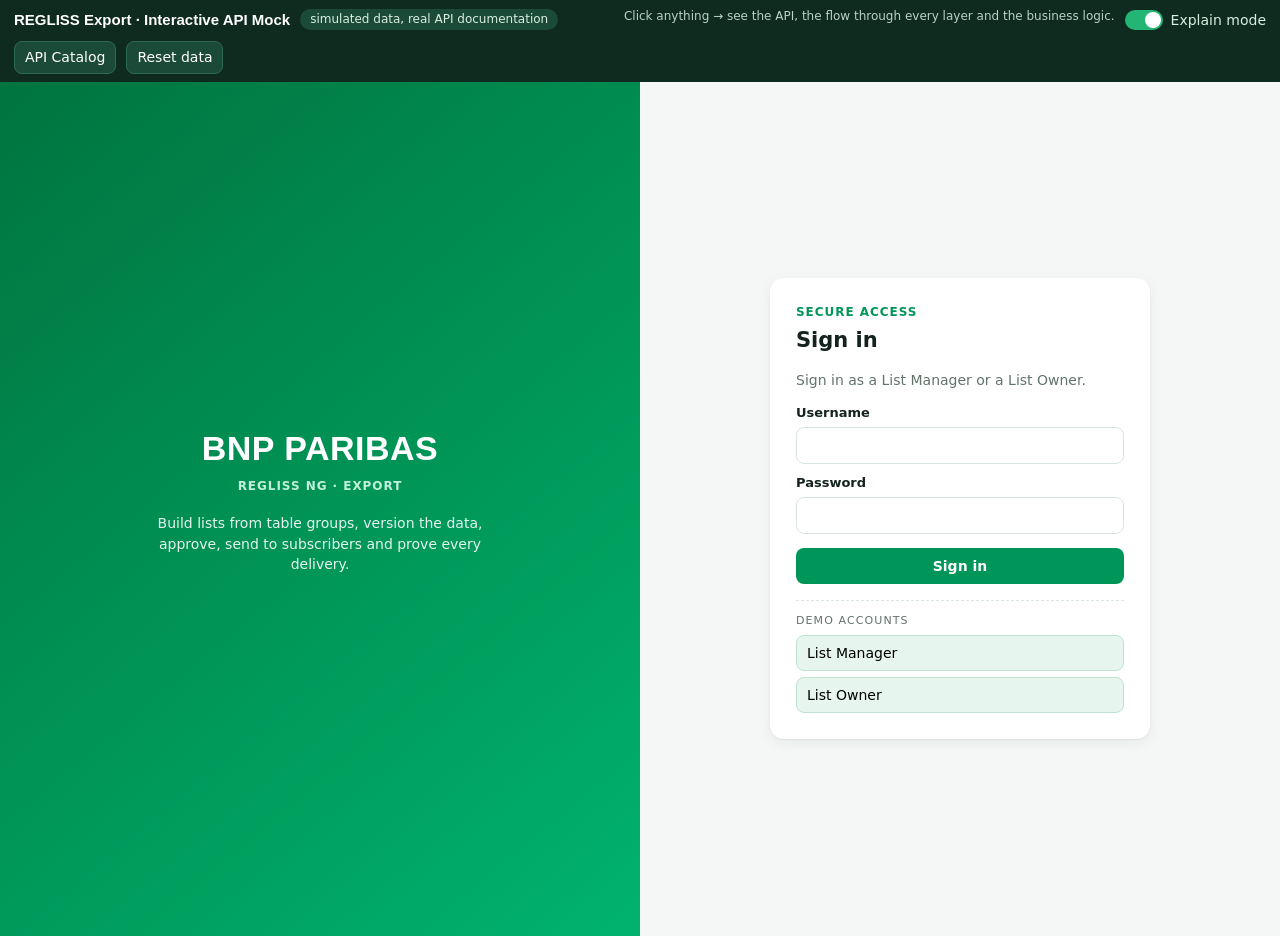
==== commit 2a25348d: "Sign-in page: demo account buttons show only the role Co-Authored-By: Claude Sonnet 5.5 <noreply@ant" ====
--- a/docs/export-ui-mock.html
+++ b/docs/export-ui-mock.html
@@ -126,6 +126,90 @@
 .cat-tools{display:flex;gap:10px;flex-wrap:wrap;margin-bottom:12px}.cat-tools select,.cat-tools input{width:auto;min-width:200px;margin:0}
 .er{display:grid;grid-template-columns:repeat(auto-fit,minmax(250px,1fr));gap:10px}.er div{border:1px solid var(--line);border-radius:10px;padding:8px 10px;background:#fff;font-size:13px}.er b{display:block;font-family:ui-monospace,Menlo,monospace;color:var(--g2)}
 @media(max-width:900px){.shell{grid-template-columns:1fr}.sidebar{position:static;height:auto;flex-direction:row;flex-wrap:wrap}.sidebar-foot{margin:0;width:100%}.nav{display:flex;flex-wrap:wrap;gap:4px}.nav-label,.brand .prod{display:none}.login{grid-template-columns:1fr}.login-aside{padding:18px}.picker,.two,.syn-docs{grid-template-columns:1fr}.lane{grid-template-columns:1fr}main{padding:14px 12px 100px}.kv{grid-template-columns:1fr}}
+
+/* restored send page and format chips (the app's variable names, mapped) */
+:root{--green:var(--g);--green-soft:var(--gl);--muted:var(--mut)}
+
+/* --- Export send page and subscriber formats (restored) --- */
+.add-formats { display: inline-flex; align-items: center; gap: 6px; }
+.fmt-cell { display: inline-flex; align-items: center; gap: 8px; }
+.fmt-XML { color: #1d4ed8; font-weight: 700; }
+.fmt-CSV { color: #047857; font-weight: 700; }
+.subscriber-form .add-formats { min-height: 42px; align-items: center; }
+.spinner {
+    width: 16px;
+    height: 16px;
+    border-radius: 50%;
+    border: 2px solid #cfe7da;
+    border-top-color: var(--green);
+    animation: spin .7s linear infinite;
+}
+.tag-new { background: #e7f0fb; color: #1d4f91; }
+.ver-chip {
+    display: inline-block;
+    min-width: 36px;
+    padding: 2px 8px;
+    border-radius: 8px;
+    background: var(--green-soft);
+    border: 1px solid #c4ead4;
+    color: var(--green-dark);
+    font-family: var(--display);
+    font-weight: 700;
+    font-size: 14px;
+    text-align: center;
+}
+.ver-chip.big { font-size: 22px; padding: 4px 12px; }
+#xp-prev-list .xp-pager { padding: 6px 0; border: 0; }
+.xp-page .modal-actions { margin-top: 4px; }
+.xp-checking { display: flex; align-items: center; gap: 10px; padding: 8px 0; color: var(--muted); }
+.xp-version-card { display: flex; align-items: center; gap: 14px; padding: 12px 14px; border: 1px solid var(--line); border-radius: 12px; background: #fbfcfb; }
+.xp-download { display: flex; align-items: center; gap: 8px; font-weight: 700; font-size: 14px; }
+.xp-download a { text-decoration: none; }
+.xp-send { display: flex; flex-direction: column; gap: 8px; border-top: 1px solid var(--line); padding-top: 12px; }
+.xp-send-head { display: flex; align-items: center; gap: 10px; }
+.xp-send-head .muted { margin-right: auto; }
+.xp-subs { display: flex; flex-direction: column; border: 1px solid var(--line); border-radius: 12px; overflow: hidden; }
+.xp-sub {
+    display: grid;
+    grid-template-columns: auto minmax(0, 1.2fr) minmax(0, 1fr) auto;
+    gap: 10px;
+    align-items: center;
+    padding: 8px 12px;
+    border-bottom: 1px solid #eef3f0;
+    font-size: 14px;
+    cursor: pointer;
+}
+.xp-sub:last-child { border-bottom: 0; }
+.xp-sub.selected { background: var(--green-soft); }
+.xp-sub input { accent-color: var(--green); margin: 0; }
+.xp-sub-name { font-weight: 700; overflow: hidden; text-overflow: ellipsis; white-space: nowrap; }
+.xp-send-options { display: grid; grid-template-columns: minmax(0, 1fr) minmax(0, 1.3fr); gap: 10px; align-items: end; }
+.xp-format { display: flex; flex-direction: column; gap: 4px; font-size: 12px; font-weight: 700; color: var(--muted); }
+.xp-add-none { padding: 10px 12px; font-size: 13px; }
+.xp-quick { display: flex; gap: 6px; flex-wrap: wrap; }
+.xp-quick .btn-small.on { border-color: var(--green); background: var(--green-soft); }
+.xp-sub { grid-template-columns: auto minmax(0, 1fr) minmax(0, 1.3fr) auto; cursor: default; }
+.xp-sub .xp-sub-name { cursor: pointer; }
+.xp-sub-format { display: flex; align-items: center; gap: 6px; justify-content: flex-end; }
+.xp-format-note { margin: 0; font-size: 13px; color: var(--muted); }
+.xp-fmt {
+    display: inline-flex;
+    align-items: center;
+    gap: 4px;
+    border: 1px solid #d3e2da;
+    border-radius: 999px;
+    padding: 3px 8px;
+    font-size: 12px;
+    font-weight: 700;
+    background: #fff;
+    color: #8aa094;
+    cursor: pointer;
+}
+.xp-fmt input { margin: 0; }
+.xp-fmt.on.fmt-CSV { color: #047857; border-color: #86c9a8; background: #f0faf4; }
+.xp-fmt.on.fmt-XML { color: #1d4ed8; border-color: #bfdbfe; background: #eff6ff; }
+.xp-send-summary { font-size: 13px; }
+.xp-page{padding:0}.good{background:var(--gl)}
 </style>
 </head>
 <body class="signed-out">
@@ -310,14 +394,14 @@
   module: "Lists", name: "Group tables for the builder", method: "GET", path: "/api/format-templates/tables",
   headers: HG, pathParams: {}, query: {}, req: null,
   res: [{ table: "cfg_dj_person", group: "Person", root: true, keyColumn: "person_id", groupKey: "person_id", joinsTo: null, columns: [{ name: "person_id", type: "int4", kind: "number" }, { name: "birth_year", type: "int4", kind: "number" }] }, { table: "cfg_dj_entityname", group: "Person", root: false, keyColumn: "profile_ref", groupKey: "person_id", joinsTo: "cfg_dj_person.person_id", columns: [{ name: "first_name", type: "varchar", kind: "text" }] }],
-  status: [[200, "OK"], [503, '{"message":"config/table-groups.yml does not match the database: group Person: table x was not found"}'], ST401],
+  status: [[200, "OK"], [503, '{"message":"No table group found in schema dj_demo: …" / "The foreign keys of the source schema do not match its tables: …"}'], ST401],
   trig: "Opening the List page.", comp: "app.js → refresh() (page === 'templates') — run in parallel with GET /api/format-templates",
   ctl: "FormatTemplateController.tables()", ifc: "TableGroupService.tables()", impl: "TableGroupServiceImpl.tables() → groups()",
-  steps: ["TableGroupsConfig.groups(): re-reads config/table-groups.yml if its modification time changed (no restart needed) and validates it (names are XML-safe, every foreign key points inside the group, no loops, a table belongs to one group). A bad file → ServiceUnavailableException 503.", "For every table of every group: SourceTableRepository.find(schema, name) uses JDBC DatabaseMetaData.getTables/getColumns (tries the name as written, lower case, upper case).", "requireColumn() checks root key, foreign keys, referenced columns and optional row ids exist; all problems are listed together in one 503 message.", "Builds one GroupTableResponse per table: root flag, keyColumn (key for the root, FK otherwise), groupKey, joinsTo, columns with kind (text/number/date/other)."],
-  repo: ["SourceTableRepository.find(schema, tableName)  — JDBC metadata, no SQL on ver_export_*"], tbl: [["Source tables (cfg_dj_*)", "catalog metadata only (no rows read)"]],
-  build: "List<GroupTableResponse> in file order, root table first within each group.",
+  steps: ["groups() keeps its result for export.source.cache-seconds (60 s); otherwise it discovers the groups again.", "SourceConstraintRepository.find(schema) runs ONE query on information_schema (table_constraints + key_column_usage + referential_constraints + key_column_usage again for the referenced side) and returns every primary-key and foreign-key column of the schema export.source.schema (empty = the connection's current schema).", "TableGroupBuilder builds the groups: a table with a one-column primary key and no foreign key is a ROOT (its primary key is the group key); a table whose foreign key points at a table of the group is related, level by level. A table belongs to one group (the first, by name). Foreign keys of several columns, into another schema, or to itself are ignored and logged; the module's own ver_export_ tables are never used. Nothing found → 503.", "For every table of every group: SourceTableRepository.find(schema, name) uses JDBC DatabaseMetaData.getTables/getColumns (tries the name as written, lower case, upper case).", "requireColumn() checks root key, foreign keys, referenced columns and optional row ids exist; all problems are listed together in one 503 message.", "Builds one GroupTableResponse per table: root flag, keyColumn (key for the root, FK otherwise), groupKey, joinsTo, columns with kind (text/number/date/other)."],
+  repo: ["SourceConstraintRepository.find(schema)  — the information_schema query", "SourceTableRepository.find(schema, tableName)  — JDBC metadata"], tbl: [["information_schema.table_constraints / key_column_usage / referential_constraints", "SELECT (catalog only)"], ["Source tables (cfg_dj_*)", "column metadata only (no rows read)"]],
+  build: "List<GroupTableResponse>: groups by root table name, root table first within each group, related tables level by level.",
   fe: "state.sources → tablePickerHtml(): groups with their tables, 'root · key person_id' or 'joined on profile_ref → cfg_dj_person.person_id'. A 503 shows a red banner with the message.",
-  logic: ["This is where config/table-groups.yml becomes the UI: adding a group to the file adds it to the picker on the next page load.", "Foreign keys are declared in the YAML (references: table.column) — they are not discovered from the database."],
+  logic: ["No configuration file: the relations are read from the foreign keys declared in the database, so a new group appears in the picker (within 60 s) as soon as its tables and foreign keys exist.", "Names in the XML come from the table names: the group and its rows use the table name, sections add a plural ending (cfg_dj_entityaddress → cfg_dj_entityaddresses). A related table's one-column primary key identifies its rows for Synthesis.", "Limits: foreign keys of several columns are not followed; the foreign keys must really exist in the database."],
   rel: ["Group tree: cfg_dj_person ← cfg_dj_entityname (profile_ref), ← cfg_dj_entityaddress (owner_id) ← cfg_dj_addresscountry (addr_fk → address_no); cfg_dj_entity ← sanctions (entity_id)."], down: []
 },
 "tpl.preview": {
@@ -325,7 +409,7 @@
   headers: HJ, pathParams: {}, query: {},
   req: { fields: [{ sourceTable: "cfg_dj_person", sourceColumn: "birth_year", headerName: "birth_year" }, { sourceTable: "cfg_dj_entityname", sourceColumn: "first_name", headerName: "first_name" }], offset: 0, limit: 20 },
   res: [{ group: "Person", rootTable: "cfg_dj_person", keyColumn: "person_id", columns: [{ table: "cfg_dj_person", column: "birth_year", header: "birth_year", root: true }, { table: "cfg_dj_entityname", column: "first_name", header: "first_name", root: false }], total: 3, offset: 0, rows: [{ key: "101", values: ["1970", "John; Johnny"] }] }],
-  status: [[200, "One preview per group used"], [400, '{"message":"Table x is not in any group of config/table-groups.yml"}'], [503, "Groups file/database mismatch"], ST401],
+  status: [[200, "One preview per group used"], [400, '{"message":"Table x is not in any table group of the source schema"}'], [503, "No group found / keys do not match the tables"], ST401],
   trig: "Click '2 Preview per group' or 'Preview each group →' in the list builder.", comp: "app.js → onListBuilderClick() → loadGroupPreview()",
   ctl: "FormatTemplateController.preview(@RequestBody PreviewRequest)", ifc: "GroupExportService.preview(fields, offset, limit)", impl: "GroupExportServiceImpl.preview()",
   steps: ["limit is clamped to 1..100, offset ≥ 0.", "FormatTemplateService.previewFields(): checkFields(strict=false): every table must be in a group (400), every column must exist (400), and each used group's key is added in front when missing.", "TableGroupService.selections(): keeps only groups with chosen columns and the tables needed — chosen tables plus every table between them and the root.", "GroupRecordRepository.page(): SELECT root columns ORDER BY key OFFSET ? FETCH NEXT ?; then for each child table ONE query per 500 parent values: WHERE foreign_key IN (?, ?, …), attached level by level (attachChildren).", "GroupRecordRepository.count(): SELECT COUNT(*) on the root table.", "flatValue(): root columns show their value; related-table columns show every distinct value of the record's related rows, joined with \"; \"."],
@@ -333,14 +417,14 @@
   build: "List<GroupPreviewResponse>(group, rootTable, keyColumn, columns, total, offset, rows[key, values[]]).",
   fe: "state.groupPreview = groups → groupPreviewHtml(): 'Preview 1: Person', key column badge, one table per group, '—' for empty values, 'first 20 shown'.",
   logic: ["Preview never writes anything. It uses the same read path as the real export (GroupRecordRepository) so what you preview is what you export.", "Names read from the database are always quoted (SqlUtils.quote); values are bound parameters."],
-  rel: ["cfg_dj_entityname.profile_ref → cfg_dj_person.person_id; cfg_dj_entityaddress.owner_id → cfg_dj_person.person_id; cfg_dj_addresscountry.addr_fk → cfg_dj_entityaddress.address_no (declared in table-groups.yml)."], down: []
+  rel: ["cfg_dj_entityname.profile_ref → cfg_dj_person.person_id; cfg_dj_entityaddress.owner_id → cfg_dj_person.person_id; cfg_dj_addresscountry.addr_fk → cfg_dj_entityaddress.address_no (discovered from the foreign keys declared in the database)."], down: []
 },
 "tpl.save": {
   module: "Lists", name: "Save a new list version", method: "POST", path: "/api/format-templates",
   headers: HJ, pathParams: {}, query: {},
   req: { name: "Sanctions Screening", fields: [{ sourceTable: "cfg_dj_person", sourceColumn: "birth_year", headerName: "birth_year" }, { sourceTable: "cfg_dj_entityname", sourceColumn: "first_name", headerName: "first_name" }] },
   res: { id: 4, familyId: 1, name: "Sanctions Screening", versionNumber: 2, active: false, status: "PENDING", createdBy: "maker", createdByName: "List Manager", fields: [{ sourceTable: "cfg_dj_person", sourceColumn: "person_id", headerName: "person_id", position: 1 }], usedBy: ["BNP Compliance Hub"] },
-  status: [[200, "Saved as PENDING"], [400, '"Header name is required" / "Column x is already on the list" / "Two columns of group Person would both be <name>…"'], [503, "Groups file mismatch"], ST401],
+  status: [[200, "Saved as PENDING"], [400, '"Header name is required" / "Column x is already on the list" / "Two columns of group cfg_dj_person would both be <name>…"'], [503, "No group found / keys do not match the tables"], ST401],
   trig: "Click 'Save list' / 'Save new version'.", comp: "app.js → onSubmit() branch formId === 'template-form'",
   ctl: "FormatTemplateController.save(@Valid @RequestBody FormatTemplateRequest)", ifc: "FormatTemplateService.save(request)", impl: "FormatTemplateServiceImpl.save()  @Transactional",
   steps: ["@Valid: name @NotBlank, fields @NotEmpty, each field sourceTable/sourceColumn @NotBlank.", "checkFields(strict=true): table in a group, column exists, header name required, no duplicate column, no two columns of a group that give the same XML element (XmlNames.element). The group key is added automatically if missing; positions are renumbered 1..n.", "Looks up the newest version with the same name (case-insensitive): new name → version 1 and family_id = own id (second save); existing name → version_number + 1 with the same family_id.", "New version is PENDING, active=false, created_by = signed-in username, created_by_name = display name.", "If the previous newest version was PENDING it becomes SUPERSEDED (reviewed_by = the saver) and TEMPLATE_SUPERSEDED is audited; if it was CHANGES_REQUESTED this is a resubmission.", "Columns are inserted with template_id; audit TEMPLATE_SUBMITTED / TEMPLATE_RESUBMITTED describes the columns."],
@@ -354,7 +438,7 @@
 "tpl.xml": {
   module: "Lists", name: "Download a list as XML", method: "GET", path: "/api/format-templates/{id}/xml",
   headers: FILE, pathParams: { id: "list version id, e.g. 1" }, query: {}, req: null,
-  res: "<?xml version=\"1.0\" encoding=\"UTF-8\"?>\n<Export list=\"Sanctions Screening\" version=\"1\" generatedAt=\"2026-11-25T10:00:00\">\n  <Persons count=\"3\">\n    <Person person_id=\"101\">…</Person>\n  </Persons>\n</Export>",
+  res: "<?xml version=\"1.0\" encoding=\"UTF-8\"?>\n<Export list=\"Sanctions Screening\" listVersion=\"1\" generatedAt=\"2026-11-25T10:00:00\" records=\"5\">\n  <persons count=\"3\">\n    <person person_id=\"101\">…</person>\n  </persons>\n</Export>",
   status: [[200, "Attachment: Sanctions_Screening_v1_<timestamp>.xml"], [404, '"List version not found"'], [400, '"This list version has no columns"'], ST401],
   trig: "Click the 'XML' button in the saved-lists table.", comp: "app.js → <a download href=…> in templatesHtml() (browser navigation, no fetch)",
   ctl: "FormatTemplateController.xml(@PathVariable id) → FileResponses.temporary()", ifc: "GroupExportService.xml(templateId)", impl: "GroupExportServiceImpl.xml() / writeXml()",
@@ -490,24 +574,24 @@
   module: "Export", name: "Take a data version now", method: "POST", path: "/api/data-versions",
   headers: HG, pathParams: {}, query: { familyId: "list family id (required)" }, req: null,
   res: { version: { id: 3, familyId: 1, number: 3, records: 5, groups: { Person: 3, Entity: 2 }, listName: "Sanctions Screening" }, created: true },
-  status: [[200, "created=true (new version) or created=false (data unchanged: the newest version is returned)"], [400, '"… has no columns from the table groups" / duplicate root key'], [404, '"List not found"'], [503, "Groups file mismatch"], ST401],
-  trig: "Click 'Export now' (Export Latest) or 'Take a version now' (Synthesis).", comp: "app.js → handleExportClick() / takeSynthesisVersion()",
+  status: [[200, "created=true (new version) or created=false (data unchanged: the newest version is returned)"], [400, '"… has no columns from the table groups" / duplicate root key'], [404, '"List not found"'], [503, "No group found / keys do not match the tables"], ST401],
+  trig: "Click 'Export' (Export Latest) or 'Take a version now' (Synthesis).", comp: "app.js → openExportLatest() / takeSynthesisVersion()",
   ctl: "DataVersionController.take(@RequestParam familyId)", ifc: "DataVersionService.take(familyId)", impl: "DataVersionServiceImpl.take()",
   steps: ["templates.inUse(familyId) or else latest(familyId) → 404.", "tableGroups.selections(fields) → the groups and tables the list uses; empty → 400.", "Layout JSON built (groups, tables, XML names, headers) and fed into a SHA-256 fingerprint.", "For each group GroupRecordRepository.stream() reads root rows in key order, 500 at a time, children attached via IN(...) queries. Every record becomes a canonical JSON document (sorted keys, empty values dropped, child rows sorted by id or content), hashed with SHA-256; the hash is added to the fingerprint and the record is staged in a temp file (memory stays flat).", "If the fingerprint equals the newest version's fingerprint → return it with created=false and store NOTHING.", "Otherwise in ONE transaction: INSERT the version header (number = MAX+1 per list), batch-INSERT records 500 at a time; a repeated (group, key) → 400 'the root key must be unique'.", "Audit DATA_VERSION_CREATED."],
   repo: ["FormatTemplateService.inUse / latest / fields", "TableGroupService.selections", "GroupRecordRepository.stream (source tables)", "DataVersionRepository.findLatest / fingerprint / nextNumber / insert / insertRecords", "AuditService.template"],
   tbl: [["ver_export_template(+_field)", "SELECT"], ["cfg_dj_* source tables", "SELECT (read-only)"], ["ver_export_data_version", "SELECT latest, INSERT header"], ["ver_export_data_record", "INSERT one row per record (group_name, record_key, record_hash, doc)"], ["ver_export_audit", "INSERT"]],
   build: "TakeVersionResponse(DataVersionResponse, created).",
-  fe: "Toast 'Data version N stored' or 'No change since version N: sending that one'. Export Latest then opens the send panel for that version; Synthesis reloads its versions and summary.",
+  fe: "Export Latest opens the send page with 'First export…', 'The data changed…' or 'No change in the data…' and the subscribers to tick; Synthesis reloads its versions and summary.",
   logic: ["All groups of a list land in the same two tables: header row in ver_export_data_version; each Person / Entity record in ver_export_data_record keyed by (version_id, group_name, record_key). A record's related rows are nested inside its JSON 'doc'.", "Idempotent: taking a version twice without a data change stores nothing.", "Stored versions are immutable, so later source changes never alter what was sent."],
   rel: ["ver_export_data_record.version_id → ver_export_data_version.id (FK)", "ver_export_data_version.template_id → the list version whose columns were read (logical)", "UNIQUE (family_id, version_number)"], down: ["GET /api/format-templates + GET /api/data-versions (loadLists)", "POST /api/data-versions/{id}/send/review"]
 },
 "dv.xml": {
   module: "Export", name: "Download a data version as XML", method: "GET", path: "/api/data-versions/{id}/xml",
-  headers: FILE, pathParams: { id: "data version id" }, query: {}, req: null, res: "<?xml …?>\n<Export list=\"Sanctions Screening\" dataVersion=\"2\" generatedAt=\"2026-11-25T09:40:00\">\n  <Persons count=\"3\"> … </Persons>\n  <Entities count=\"2\"> … </Entities>\n</Export>",
+  headers: FILE, pathParams: { id: "data version id" }, query: {}, req: null, res: "<?xml …?>\n<Export list=\"Sanctions Screening\" listVersion=\"1\" dataVersion=\"2\" generatedAt=\"2026-11-25T09:40:00\" records=\"5\">\n  <persons count=\"3\"> … </persons>\n  <entities count=\"2\"> … </entities>\n</Export>",
   status: [[200, "Attachment <List>_data_v<N>.xml"], [404, '"Data version not found"'], ST401],
   trig: "Click 'XML', 'Download XML', 'XML before' or 'XML after'.", comp: "app.js → <a download href=…>",
   ctl: "DataVersionController.xml(id) → FileResponses.temporary()", ifc: "DataVersionService.xml(id) / writeXml(id, out)", impl: "DataVersionServiceImpl.xml() / writeXml()",
-  steps: ["get(id) → 404; layout(id) parses the stored layout JSON.", "For each group in layout order: DataVersionRepository.page(): WHERE version_id=? AND group_name=? AND record_key > ? ORDER BY record_key FETCH FIRST 500 (keyset paging).", "Each stored doc is turned into nested XML using the STORED layout (headers, section and element names), so the file is correct even if table-groups.yml changed since.", "generatedAt = the version's creation time → the same version always produces the same XML."],
+  steps: ["get(id) → 404; layout(id) parses the stored layout JSON.", "For each group in layout order: DataVersionRepository.page(): WHERE version_id=? AND group_name=? AND record_key > ? ORDER BY record_key FETCH FIRST 500 (keyset paging).", "Each stored doc is turned into nested XML using the STORED layout (headers, section and element names), so the file is correct even if the source tables or their foreign keys changed since.", "generatedAt = the version's creation time → the same version always produces the same XML."],
   repo: ["DataVersionRepository.find / layout / page"], tbl: [["ver_export_data_version", "SELECT header + layout"], ["ver_export_data_record", "SELECT docs, 500 at a time"]],
   build: "Temp file streamed then deleted.", fe: "Browser downloads the file. Source tables are NOT touched.", logic: ["This is exactly what a subscriber receives in a send."], rel: [], down: []
 },
@@ -543,14 +627,14 @@
   ctl: "DataVersionController.record(after, before, group, key)", ifc: "SynthesisService.record(...)", impl: "SynthesisServiceImpl.record()",
   steps: ["DataVersionRepository.doc(versionId, group, key) for each side (PK lookups).", "Both null → 404; change = ADDED / REMOVED / UNCHANGED (docs equal) / CHANGED.", "diff(layout, before, after) lists every difference with its path (e.g. 'Address 12')."],
   repo: ["DataVersionRepository.doc(versionId, group, key) ×2"], tbl: [["ver_export_data_record", "SELECT by primary key ×2"]],
-  build: "SynthesisRecordResponse(group, key, change, before, after, differences[]).", fe: "Detail panel: differences table (where / column / before / after) and the two stored records as trees.", logic: ["Nested rows are matched by their id (link.id in table-groups.yml) so an edited address shows as 'city Paris → Lyon' instead of 'removed + added'."], rel: [], down: []
+  build: "SynthesisRecordResponse(group, key, change, before, after, differences[]).", fe: "Detail panel: differences table (where / column / before / after) and the two stored records as trees.", logic: ["Nested rows are matched by their id (the related table's one-column primary key) so an edited address shows as 'city Paris → Lyon' instead of 'removed + added'."], rel: [], down: []
 },
 "send.review": {
   module: "Export", name: "Review a send", method: "POST", path: "/api/data-versions/{id}/send/review",
   headers: HJ, pathParams: { id: "data version id" }, query: {}, req: { subscriberIds: [1, 2] },
   res: { version: { id: 2, number: 2, records: 5, listName: "Sanctions Screening" }, subscribers: [{ subscriberId: 1, name: "Credit Suisse CFT", records: 5, endpoint: "cft://cs.example/inbox", onThisList: true }], defaultSubscribers: [1, 2], reviewToken: "9c1f0e5b7a…(sha-256)" },
   status: [[200, "Review + token"], [400, '"<name> is not active"'], [404, "Data version / subscriber not found"], ST401],
-  trig: "Export now / Send on a stored version (default selection, empty body) and 'Review' in the send panel (chosen ids).", comp: "app.js → openSend() / handleExportClick()",
+  trig: "The user clicks Send on the send page: the review is requested with the ticked subscribers, then the send follows.", comp: "app.js → confirmSend()",
   ctl: "DataVersionController.review(id, @RequestBody(required=false) SendRequest)", ifc: "SendService.review(dataVersionId, subscriberIds)", impl: "SendServiceImpl.review()",
   steps: ["dataVersions.get(id) → 404.", "Default recipients = ACTIVE subscribers whose template_family_id equals the version's family.", "Chosen ids are de-duplicated and sorted; each must exist (404) and be active (400).", "One row per subscriber: the whole version's record count, endpoint, onThisList.", "reviewToken = SHA-256('send|versionId|number|records|id:endpoint|…') — it changes if the version, the recipients or any endpoint changes."],
   repo: ["DataVersionRepository.find", "SubscriberRepository.findByActiveTrueOrderByIdAsc / findById"], tbl: [["ver_export_data_version", "SELECT"], ["ver_export_subscriber", "SELECT"]],
@@ -562,7 +646,7 @@
   headers: HJ, pathParams: { id: "data version id" }, query: {}, req: { subscriberIds: [1, 2], reviewToken: "9c1f0e5b7a…" },
   res: { id: 3, familyId: 1, listName: "Sanctions Screening", dataVersionId: 2, dataVersionNumber: 2, subscriberIds: "1,2", triggeredBy: "List Manager", status: "PENDING", totalSubscribers: 2, createdAt: "2026-11-25T10:05:00" },
   status: [[200, "Queued; runs in the background"], [400, '"Choose at least one subscriber"'], [409, '"The review is out of date. Review the send again."'], ST401],
-  trig: "Click 'Send to N subscribers'.", comp: "app.js → handleExportClick() branch [data-send-go]",
+  trig: "Click 'Send vN to N subscribers' (right after the review call).", comp: "app.js → confirmSend()",
   ctl: "DataVersionController.send(id, @RequestBody SendRequest)", ifc: "SendService.send(dataVersionId, request)", impl: "SendServiceImpl.send()",
   steps: ["Re-runs review() with the submitted ids and compares reviewToken → 409 when different.", "No subscribers → 400.", "INSERT ExportJob: status PENDING, subscriber_ids 'a,b', total_subscribers, triggered_by = signed-in display name, data_version_id/number, template id/version.", "Audit EXPORT_QUEUED.", "runService.run(jobId) is called through the Spring proxy, so @Async executes it on the 'export-job-' thread pool; the signed-in user is propagated (DelegatingSecurityContextAsyncTaskExecutor).", "Returns immediately with the PENDING job."],
   repo: ["ExportJobRepository.save", "AuditService.job", "ExportRunService.run(jobId)  (@Async)"], tbl: [["ver_export_job", "INSERT"], ["ver_export_audit", "INSERT"]],
@@ -661,7 +745,7 @@
 /* --- Navigation ---------------------------------------------------------------------------------- */
 "nav.approvals": { t: "Menu: Approvals (List Owner only)", ty: "Click", trig: "Click the menu entry.", comp: "<a href='#/approvals'>; navigate()", apis: ["tpl.list", "sub.list"], par: true, fe: "approvalsHtml(): cards for PENDING versions plus 'New delivery endpoints'. " + NAVNOTE + " Polled every 15 s (tpl.list)." },
 "nav.dashboard": { t: "Menu: Dashboard", ty: "Click", trig: "Click the menu entry.", comp: "<a href='#/dashboard'>; navigate()", apis: ["dashboard"], fe: "dashboardHtml(): four tiles + recent activity. " + NAVNOTE + " Polled (2 s while a send runs, otherwise 15 s)." },
-"nav.templates": { t: "Menu: List", ty: "Click", trig: "Click the menu entry.", comp: "<a href='#/templates'>; navigate()", apis: ["tpl.list", "tpl.tables"], par: true, fe: "templatesHtml(): builder with the table picker built from the groups file. " + NAVNOTE },
+"nav.templates": { t: "Menu: List", ty: "Click", trig: "Click the menu entry.", comp: "<a href='#/templates'>; navigate()", apis: ["tpl.list", "tpl.tables"], par: true, fe: "templatesHtml(): builder with the table picker built from the groups discovered from the foreign keys. " + NAVNOTE },
 "nav.export": { t: "Menu: Export", ty: "Click", trig: "Click the menu entry.", comp: "<a href='#/export'>; navigate() → startExportPage()", apis: ["tpl.list", "dv.list"], par: true, fe: "loadLists() fetches lists and data versions in parallel (first visit only; cached in state.xp afterwards). " + NAVNOTE },
 "nav.history": { t: "Menu: History", ty: "Click", trig: "Click the menu entry.", comp: "<a href='#/history'>; navigate()", apis: ["jobs.list"], fe: "historyHtml(): paged table of sends. If a job row was open, GET /api/jobs/{id} is called too. " + NAVNOTE },
 "nav.subscribers": { t: "Menu: Subscribers", ty: "Click", trig: "Click the menu entry.", comp: "<a href='#/subscribers'>; navigate()", apis: ["sub.list", "tpl.list"], par: true, fe: "subscribersHtml(). " + NAVNOTE },
@@ -706,14 +790,15 @@
 
 /* --- Export ------------------------------------------------------------------------------------------ */
 "xp.tab": { t: "Export tab (Export Latest / Previous Versions / Synthesis)", ty: "Click", trig: "Click a tab.", comp: "handleExportClick() → render() → startExportPage()", apis: ["tpl.list", "dv.list"], par: true, fe: "Lists and versions are loaded only if not yet cached in state.xp (first visit); Previous Versions additionally loads the versions of the selected list (GET /api/data-versions?familyId=…).", note: "On later clicks the tab switch is frontend-only (cached state)." },
-"xp.exportNow": { t: "Export now", ty: "Click", trig: "Click 'Export now' for a list.", comp: "handleExportClick() branch [data-export-now]", apis: ["dv.take", "tpl.list", "dv.list", "send.review"], fe: "1) take: toast 'Data version N stored' or 'No change…'. 2) loadLists(): tpl.list + dv.list in parallel. 3) openSend(): review with the default subscribers → the send panel opens with them ticked.", note: "Steps 2's two calls run in parallel; everything else is sequential." },
+"xp.exportNow": { t: "Export", ty: "Click", trig: "Click 'Export' for a list.", comp: "openExportLatest()", apis: ["dv.take", "sub.list"], fe: "1) take: the page shows 'First export…', 'The data changed…' or 'No change in the data…'. 2) loadSendRows(): every active subscriber is listed, those on the list first and ticked.", note: "The lists and versions are reloaded when you go back to the tabs (GET /api/format-templates and GET /api/data-versions)." },
 "xp.family": { t: "List selector (Previous Versions)", ty: "Change", trig: "Choose a list.", comp: "onExportInput() [data-xp-family]", apis: ["dv.list"], fe: "Shows 'Loading versions…' then the table of data versions of that list." },
-"xp.sendVersion": { t: "Send (a stored version)", ty: "Click", trig: "Click 'Send' on a row.", comp: "openSend(versionId)", apis: ["send.review"], fe: "The subscriber list is fetched once if needed (GET /api/subscribers) and the send panel opens with the version's default subscribers ticked.", note: "First time only: sub.list is called to fill the panel." },
+"xp.sendVersion": { t: "Send (a stored version)", ty: "Click", trig: "Click 'Send' on a row.", comp: "openSendVersion()", apis: ["sub.list"], fe: "The send page opens for that stored version with the subscribers of its list ticked." },
 "xp.xml": { t: "XML / Download XML", ty: "Click", trig: "Click.", comp: "<a download>", apis: ["dv.xml"], fe: "Browser downloads the frozen XML of that data version. (The mock shows a preview.)" },
-"send.cancel": { t: "Cancel send panel", ty: "Click", trig: "Click Cancel.", comp: "[data-send-cancel]", apis: [], only: "Sets state.xp.send = null and re-renders." },
-"send.subscriber": { t: "Subscriber checkbox", ty: "Click", trig: "Tick/untick.", comp: "[data-send-subscriber]", apis: [], only: "Updates the chosen set and clears the previous review, so the review token cannot be reused for a different selection." },
-"send.review": { t: "Review", ty: "Click", trig: "Click 'Review'.", comp: "[data-send-review]", apis: ["send.review"], fe: "Fills the review table and enables 'Send to N subscribers'." },
-"send.go": { t: "Send to N subscribers", ty: "Click", trig: "Click.", comp: "[data-send-go]", apis: ["send.send", "job.run"], fe: "Toast 'Send N started'. The second step is the background worker, not an HTTP call; follow it in History.", note: "Sequence: HTTP request returns PENDING immediately; the worker then runs asynchronously." },
+"send.cancel": { t: "Back to lists / versions", ty: "Click", trig: "Click.", comp: "closeDialog()", apis: ["tpl.list", "dv.list"], par: true, fe: "Closes the send page and reloads the tabs." },
+"send.subscriber": { t: "Subscriber checkbox", ty: "Click", trig: "Tick/untick.", comp: "[data-xp-sub]", apis: [], only: "Updates the set of chosen subscribers and redraws the page; the button text shows how many files will be sent." },
+"send.quick": { t: "Select all / Only this list's / Clear", ty: "Click", trig: "Click.", comp: "[data-xp-sub-all]", apis: [], only: "Changes which subscribers are ticked, from the list already loaded." },
+"send.search": { t: "Find a subscriber", ty: "Input", trig: "Typing.", comp: "onExportInput() #xp-sub-search", apis: [], only: "Filters the loaded subscribers by name in the browser." },
+"send.go": { t: "Send vN to N subscribers", ty: "Click", trig: "Click.", comp: "confirmSend()", apis: ["send.review", "send.send", "job.run"], fe: "One click for the user: the review is requested first (its token proves the send matches), then the send is started. A banner links to History. The last step is the background worker, not an HTTP call.", note: "Sequence: review → send → the worker runs asynchronously." },
 "syn.list": { t: "Pick a list for Synthesis", ty: "Click", trig: "Click a row.", comp: "selectSynthesisList() → loadSynthesisVersions() → loadSynthesisSummary()", apis: ["dv.list", "dv.summary", "dv.records"], fe: "Versions load, the two newest are preselected (after = newest, before = previous), then the summary and the first group's changed records load one after the other." },
 "syn.back": { t: "Back to lists", ty: "Click", trig: "Click.", comp: "[data-syn-back]", apis: [], only: "Sets syn.familyId = null and re-renders the list table from cached state." },
 "syn.take": { t: "Take a version now", ty: "Click", trig: "Click.", comp: "takeSynthesisVersion()", apis: ["dv.take", "tpl.list", "dv.list", "dv.summary", "dv.records"], fe: "Toast; lists reload; versions reload; the newest two are compared again.", par: false },
@@ -793,7 +878,7 @@
 const nowIso = (offsetMin = 0) => new Date(Date.now() - offsetMin * 60000).toISOString().slice(0, 19);
 
 function resetDb() {
-  SEQ = { tpl: 10, sub: 10, dv: 10, job: 10, file: 10, audit: 1 };
+  SEQ = { tpl: 10, sub: 20, dv: 10, job: 10, file: 10, audit: 1 };
   DB = {
     users: [{ username: "maker", password: "Regliss-maker", displayName: "List Manager", role: "MAKER" }, { username: "approver", password: "Regliss-approver", displayName: "List Owner", role: "APPROVER" }],
     source: seedSource(), templates: [], subscribers: [], versions: [], jobs: [], files: [], deliveries: [], audit: [], mode: "h2"
@@ -803,10 +888,14 @@
       fields: [F("cfg_dj_person", "person_id"), F("cfg_dj_person", "birth_year"), F("cfg_dj_entityname", "first_name"), F("cfg_dj_entityaddress", "city"), F("cfg_dj_addresscountry", "country"), F("cfg_dj_entity", "entity_id"), F("cfg_dj_entity", "legal_name"), F("cfg_dj_entitysanctionsreferencevalue", "sanction_code")] },
     { id: 3, familyId: 3, name: "Watchlist Persons", versionNumber: 1, active: false, status: "PENDING", createdBy: "maker", createdByName: "List Manager", createdAt: nowIso(60), reviewedBy: null, reviewedByName: null, reviewedAt: null, reviewComment: null,
       fields: [F("cfg_dj_person", "person_id"), F("cfg_dj_person", "nationality"), F("cfg_dj_entityname", "last_name")] });
+  const demo = (id, name, scope, mode, line, region, list, extra = {}) => ({ id, name, formatType: "XML", scope, exportMode: mode, businessLine: line, region, cftEndpoint: "http://cft.local/inbox/" + name.toLowerCase().replace(/ /g, "-"), templateFamilyId: list, endpointStatus: "APPROVED", active: true, createdAt: nowIso(4000), updatedAt: nowIso(4000), failNext: false, ...extra });
   DB.subscribers.push(
-    { id: 1, name: "Credit Suisse CFT", cftEndpoint: "cft://cs.example/inbox", templateFamilyId: 1, endpointStatus: "APPROVED", active: true, createdAt: nowIso(4000), updatedAt: nowIso(4000), failNext: false },
-    { id: 2, name: "BNP Compliance Hub", cftEndpoint: "cft://bnp.example/hub", templateFamilyId: 1, endpointStatus: "APPROVED", active: true, createdAt: nowIso(4000), updatedAt: nowIso(4000), failNext: false },
-    { id: 3, name: "Nordea Screening", cftEndpoint: "cft://nordea.example/in", templateFamilyId: 1, endpointStatus: "PENDING", active: false, createdAt: nowIso(30), updatedAt: nowIso(30), failNext: false });
+    demo(1, "SUN", "ALL", "FULL", "CIB", "EMEA", 1, { failNext: false }),
+    demo(2, "SHINE", "SANCTIONS", "DELTA", "Retail", "APAC", 1),
+    demo(3, "Vigilance", "WORLDCHECK", "FULL", "Compliance", "Europe", null),
+    demo(4, "Actimize", "PFA", "FULL", "Financial Security", "Americas", null),
+    demo(5, "NetReveal", "SANCTIONS", "FULL", "Financial Security", "EMEA", null),
+    demo(6, "Compliance Team", "ALL", "FULL", "Compliance", "Global", null, { cftEndpoint: "cft://compliance.example/in", endpointStatus: "PENDING", active: false }));
   // Version 1 from the seed data, then source data changes, then version 2 (so Synthesis has something to compare).
   const v1 = takeVersion(1, "List Manager", nowIso(2000));
   mutateSource(true);
@@ -855,7 +944,7 @@
   const out = [], seen = new Set(), elems = {}, keyed = new Set();
   for (const r of reqs || []) {
     const g = groupOf(r.sourceTable);
-    if (!g) throw new ApiErr(400, "Table " + r.sourceTable + " is not in any group of config/table-groups.yml");
+    if (!g) throw new ApiErr(400, "Table " + r.sourceTable + " is not in any table group of the source schema");
     if (!COLS[r.sourceTable].some(c => c[0] === r.sourceColumn)) throw new ApiErr(400, "Unknown column " + r.sourceColumn + " on " + r.sourceTable);
     const el = (elems[g.name] ??= new Set());
     if (keyed.add(g.name) && !reqs.some(o => o.sourceTable === g.root && o.sourceColumn === g.key)) { out.push(F(g.root, g.key)); seen.add(g.root + "." + g.key); el.add(g.key); }
@@ -908,7 +997,7 @@
 function layoutOf(sels) {
   return { groups: sels.map(sel => ({ name: sel.g.name, section: sel.g.section, keyColumn: sel.g.key, keyAttribute: sel.g.key, rootTable: sel.g.root,
     tables: sel.tables.map(t => { const link = sel.g.links.find(l => l.table === t); const headers = (sel.byTable[t] || []).filter(f => !isKey(sel.g, f)).map(f => f.headerName);
-      return link ? { table: t, parent: link.ref.split(".")[0], element: link.element, section: link.section, hasId: !!link.id, headers } : { table: t, parent: null, element: sel.g.name, section: sel.g.section, hasId: false, headers }; }) })) };
+      return link ? { table: t, parent: link.ref.split(".")[0], element: link.element, section: link.section, hasId: !!link.id, idColumn: link.id || null, headers } : { table: t, parent: null, element: sel.g.name, section: sel.g.section, hasId: false, headers }; }) })) };
 }
 
 /* ---- audit */
@@ -989,12 +1078,18 @@
 function writeNode(lg, table, node, ind) {
   let x = "";
   const t = lg.tables.find(t => t.table === table);
+  const cols = new Set(t.headers.map(h => elementName(h).toLowerCase()));
   for (const h of t.headers) { const v = (node.values || {})[h]; if (v != null) x += `${ind}<${elementName(h)}>${xmlEsc(v)}</${elementName(h)}>\n`; }
-  lg.tables.filter(c => c.parent === table).forEach(c => { const rows = (node.tables || {})[c.table] || []; if (!rows.length) return; x += `${ind}<${c.section}>\n`; rows.forEach(r => { x += `${ind}  <${c.element}>\n${writeNode(lg, c.table, r, ind + "    ")}${ind}  </${c.element}>\n`; }); x += `${ind}</${c.section}>\n`; });
+  lg.tables.filter(c => c.parent === table).forEach(c => {
+    const el = cols.has(c.element.toLowerCase()) ? c.element + "_row" : c.element;
+    ((node.tables || {})[c.table] || []).forEach(r => {
+      x += `${ind}<${el}${r._id != null ? ` ${c.idColumn || "id"}="${xmlEsc(r._id)}"` : ""}>\n${writeNode(lg, c.table, r, ind + "  ")}${ind}</${el}>\n`;
+    });
+  });
   return x;
 }
 function versionXml(v) {
-  let x = `<?xml version="1.0" encoding="UTF-8"?>\n<Export list="${xmlEsc(v.listName)}" dataVersion="${v.number}" generatedAt="${v.createdAt}">\n`;
+  let x = `<?xml version="1.0" encoding="UTF-8"?>\n<Export list="${xmlEsc(v.listName)}" listVersion="${v.templateVersion}" dataVersion="${v.number}" generatedAt="${v.createdAt}" records="${v.records}">\n`;
   v.layout.groups.forEach(lg => {
     x += `  <${lg.section} count="${v.groups[lg.name] || 0}">\n`;
     Object.keys(v.docs[lg.name] || {}).sort((a, b) => a.localeCompare(b, undefined, { numeric: true })).forEach(k => { x += `    <${lg.name} ${lg.keyAttribute}="${xmlEsc(k)}">\n${writeNode(lg, lg.rootTable, v.docs[lg.name][k].doc, "      ")}    </${lg.name}>\n`; });
@@ -1003,9 +1098,9 @@
   return x + "</Export>\n";
 }
 function liveXml(t) {
-  const fields = t.fields, sels = selections(fields);
-  const lay = layoutOf(sels);
-  let x = `<?xml version="1.0" encoding="UTF-8"?>\n<Export list="${xmlEsc(t.name)}" version="${t.versionNumber}" generatedAt="${nowIso()}">\n`;
+  const sels = selections(t.fields), lay = layoutOf(sels);
+  const total = sels.reduce((n, sel) => n + DB.source[sel.g.root].length, 0);
+  let x = `<?xml version="1.0" encoding="UTF-8"?>\n<Export list="${xmlEsc(t.name)}" listVersion="${t.versionNumber}" generatedAt="${nowIso()}" records="${total}">\n`;
   sels.forEach((sel, i) => { const lg = lay.groups[i]; const roots = DB.source[sel.g.root].slice().sort(byKey(sel.g)); x += `  <${lg.section} count="${roots.length}">\n`; roots.forEach(r => { x += `    <${lg.name} ${lg.keyAttribute}="${xmlEsc(r[sel.g.key])}">\n${writeNode(lg, lg.rootTable, buildDoc(sel, sel.g.root, r), "      ")}    </${lg.name}>\n`; }); x += `  </${lg.section}>\n`; });
   return x + "</Export>\n";
 }
@@ -1101,11 +1196,11 @@
 function subResponse(s) {
   const last = DB.deliveries.filter(d => d.subscriberId === s.id).slice(-1)[0];
   const tpl = latestTpl(s.templateFamilyId);
-  return { id: s.id, name: s.name, cftEndpoint: s.cftEndpoint, templateFamilyId: s.templateFamilyId, templateName: tpl ? tpl.name : null, endpointStatus: s.endpointStatus, active: s.active, lastDeliveryStatus: last ? last.status : null, lastFileName: last ? last.fileName : null, lastDeliveredAt: last ? last.deliveredAt : null, createdAt: s.createdAt, updatedAt: s.updatedAt };
+  return { id: s.id, name: s.name, formatType: s.formatType, scope: s.scope, exportMode: s.exportMode, businessLine: s.businessLine, region: s.region, cftEndpoint: s.cftEndpoint, templateFamilyId: s.templateFamilyId, templateName: tpl ? tpl.name : null, endpointStatus: s.endpointStatus, active: s.active, lastDeliveryStatus: last ? last.status : null, lastFileName: last ? last.fileName : null, lastDeliveredAt: last ? last.deliveredAt : null, createdAt: s.createdAt, updatedAt: s.updatedAt };
 }
 function listSubscribers(q) {
   const n = (q || "").trim().toLowerCase();
-  return DB.subscribers.map(subResponse).filter(s => !n || [s.name, s.cftEndpoint, s.templateName].some(v => v && v.toLowerCase().includes(n)));
+  return DB.subscribers.map(subResponse).filter(s => !n || [s.name, s.cftEndpoint, s.templateName, s.businessLine, s.region, s.scope].some(v => v && v.toLowerCase().includes(n)));
 }
 function checkChoice(fid) {
   if (!fid) throw new ApiErr(400, "Choose a list for this subscriber");
@@ -1119,12 +1214,17 @@
   if (DB.subscribers.some(s => s !== p && s.cftEndpoint && s.cftEndpoint.toLowerCase() === e.toLowerCase() && s.endpointStatus === "APPROVED")) p.endpointStatus = "APPROVED";
   else { p.endpointStatus = "PENDING"; p.active = false; }
 }
+function settings(r, cur) {
+  const pick = (v, list, d, what) => { if (!v) return d; const u = String(v).trim().toUpperCase(); if (!list.includes(u)) throw new ApiErr(400, what + " " + v + " is not valid. Choose from " + list.join(", ")); return u; };
+  return { formatType: pick(r.formatType, ["XML"], cur.formatType || "XML", "Format"), scope: pick(r.scope, ["ALL", "SANCTIONS", "WORLDCHECK", "PFA"], cur.scope || "ALL", "Scope"),
+    exportMode: pick(r.exportMode, ["FULL", "DELTA"], cur.exportMode || "FULL", "Mode"), businessLine: (r.businessLine || "").trim() || null, region: (r.region || "").trim() || null };
+}
 function createSubscriber(r) {
   if (!r.name || !r.name.trim()) throw new ApiErr(400, "name must not be blank");
   const name = r.name.trim();
   if (DB.subscribers.some(s => s.name.toLowerCase() === name.toLowerCase())) throw new ApiErr(409, "A subscriber named " + name + " already exists");
   checkChoice(r.templateId);
-  const p = { id: SEQ.sub++, name, cftEndpoint: (r.cftEndpoint || "").trim() || null, templateFamilyId: r.templateId, endpointStatus: "APPROVED", active: r.active !== false, createdAt: nowIso(), updatedAt: nowIso(), failNext: /fail/i.test(name) };
+  const p = { id: SEQ.sub++, name, ...settings(r, {}), cftEndpoint: (r.cftEndpoint || "").trim() || null, templateFamilyId: r.templateId, endpointStatus: "APPROVED", active: r.active !== false, createdAt: nowIso(), updatedAt: nowIso(), failNext: /fail/i.test(name) };
   gateEndpoint(p, null); DB.subscribers.push(p);
   audit("SUBSCRIBER", p.id, "SUBSCRIBER_CREATED", p.name, null, p.id);
   return subResponse(p);
@@ -1133,7 +1233,7 @@
   const p = DB.subscribers.find(s => s.id === Number(id)); if (!p) throw new ApiErr(404, "Subscriber not found");
   const name = (r.name || "").trim(); if (!name) throw new ApiErr(400, "name must not be blank");
   if (DB.subscribers.some(s => s.id !== p.id && s.name.toLowerCase() === name.toLowerCase())) throw new ApiErr(409, "A subscriber named " + name + " already exists");
-  const prev = p.cftEndpoint; p.name = name; p.cftEndpoint = (r.cftEndpoint || "").trim() || null;
+  const prev = p.cftEndpoint; p.name = name; Object.assign(p, settings(r, p)); p.cftEndpoint = (r.cftEndpoint || "").trim() || null;
   if (r.templateId) { checkChoice(r.templateId); p.templateFamilyId = r.templateId; }
   if (r.active != null) p.active = r.active;
   gateEndpoint(p, prev); p.updatedAt = nowIso();
@@ -1301,7 +1401,7 @@
   set('[data-page="templates"]', S.user.role !== "APPROVER" ? Object.values(latest).filter(t => t.status === "CHANGES_REQUESTED" && t.createdBy === S.user.username).length : 0);
 }
 function renderLogin() {
-  const demo = $("#demo"); demo.innerHTML = '<div class="nav-label" style="padding:0">Demo accounts</div>' + DB.users.map(u => `<button type="button" data-act="login.demo" data-u="${esc(u.username)}" data-p="${esc(u.password)}">${esc(u.displayName)} · ${esc(u.username)} / ${esc(u.password)}</button>`).join("");
+  const demo = $("#demo"); demo.innerHTML = '<div class="nav-label" style="padding:0">Demo accounts</div>' + DB.users.map(u => `<button type="button" data-act="login.demo" data-u="${esc(u.username)}" data-p="${esc(u.password)}">${esc(u.displayName)}</button>`).join("");
 }
 function head(kicker, title, lede, extra = "") { return `<div class="page-head"><div class="page-title"><p class="kicker">${kicker}</p><h1>${title}</h1><p class="lede">${lede}</p></div>${extra}</div>`; }
 
@@ -1337,18 +1437,24 @@
   const fs = templateFamilies(); if (!fs.length) return '<option value="">No list yet</option>';
   return `<option value="">Choose a list…</option>` + fs.map(f => `<option value="${f.id}" ${String(f.id) === String(sel) ? "selected" : ""} ${f.inUse ? "" : "disabled"}>${esc(f.name)}${f.inUse ? "" : " (" + ({ PENDING: "waiting for approval", CHANGES_REQUESTED: "changes requested", REJECTED: "rejected" }[f.latest.status] || "not approved") + ")"}</option>`).join("");
 }
+const FMT = v => `<span class="fmt-cell"><span class="fmt-XML">${esc(v || "XML")}</span></span>`;
+const opts = (list, sel) => list.map(v => `<option ${v === sel ? "selected" : ""}>${v}</option>`).join("");
+const SCOPES = ["ALL", "SANCTIONS", "WORLDCHECK", "PFA"], MODES = ["FULL", "DELTA"];
+const SUB_NOTE = "Format, mode, scope, business line and region are recorded for each subscriber. Today every subscriber receives the whole list, every record of every group, as an XML file.";
 function subscribersHtml() {
-  const rows = listSubscribers(S.search.subscribers).map(s => `<tr><td>${s.id}</td><td>${esc(s.name)}</td><td>${esc(s.cftEndpoint || "—")}</td><td>${s.templateName ? esc(s.templateName) : '<span class="error-text">None</span>'}</td><td>${s.lastFileName ? `<a class="file-link" data-act="sub.lastFile" data-id="${s.id}">${esc(s.lastFileName)}</a>` : "—"}</td><td><span class="pill ${s.active ? "pill-on" : "pill-off"}">${s.endpointStatus === "PENDING" ? "Endpoint pending" : s.active ? "Active" : "Inactive"}</span></td><td class="actions"><button class="btn-edit btn-small" data-act="sub.edit" data-id="${s.id}">Edit</button> <button class="btn-delete btn-small" data-act="sub.delete" data-id="${s.id}">Delete</button></td></tr>`).join("");
-  return head("Recipients", "Subscribers", "Who receives a list and where it is delivered. Each subscriber receives the whole list, as XML.", `<div class="page-tools"><input class="search" data-act="sub.search" placeholder="Search subscribers..." value="${esc(S.search.subscribers)}"><button class="btn-primary" data-act="sub.add">Add subscriber</button></div>`) +
-    `<section class="table-card"><table><thead><tr><th>ID</th><th>Name</th><th>Delivery</th><th>List</th><th>Last file</th><th>Active</th><th></th></tr></thead><tbody>${rows}</tbody></table>${rows ? "" : '<div class="empty">No subscribers found.</div>'}</section>`;
+  const rows = listSubscribers(S.search.subscribers).map(s => `<tr><td>${s.id}</td><td>${esc(s.name)}</td><td>${FMT(s.formatType)}</td><td>${esc(s.exportMode)}</td><td>${esc(s.scope)}</td><td>${esc(s.businessLine || "—")}</td><td>${esc(s.region || "—")}</td><td>${esc(s.cftEndpoint || "—")}</td><td>${s.templateName ? esc(s.templateName) : '<span class="error-text">None</span>'}</td><td>${s.lastFileName ? `<a class="file-link" data-act="sub.lastFile" data-id="${s.id}">${esc(s.lastFileName)}</a>` : "—"}</td><td><span class="pill ${s.active ? "pill-on" : "pill-off"}">${s.endpointStatus === "PENDING" ? "Endpoint pending" : s.active ? "Active" : "Inactive"}</span></td><td class="actions"><button class="btn-edit btn-small" data-act="sub.edit" data-id="${s.id}">Edit</button> <button class="btn-delete btn-small" data-act="sub.delete" data-id="${s.id}">Delete</button></td></tr>`).join("");
+  return head("Recipients", "Subscribers", "Who receives a file, in which formats, and where it is delivered.", `<div class="page-tools"><input class="search" data-act="sub.search" placeholder="Search subscribers..." value="${esc(S.search.subscribers)}"><button class="btn-primary" data-act="sub.add">Add subscriber</button></div>`) +
+    `<section class="table-card"><table><thead><tr><th>ID</th><th>Name</th><th>Format</th><th>Mode</th><th>Scope</th><th>Business line</th><th>Region</th><th>Delivery</th><th>List</th><th>Last file</th><th>Active</th><th></th></tr></thead><tbody>${rows}</tbody></table>${rows ? "" : '<div class="empty">No subscribers found.</div>'}</section>`;
 }
 function subscriberNewHtml() {
-  return head("Recipients", "Add subscriber", "Choose the list it receives and where the file is delivered.", `<button class="btn-ghost" data-act="sub.addCancel">Back to subscribers</button>`) +
-    `<section class="export-card" style="max-width:640px"><label>Subscriber name<input id="f-name" data-act="sub.form" placeholder="Subscriber name (include 'fail' to simulate a failing endpoint)"></label><label>List<select id="f-list" data-act="sub.form">${templateOptions(null)}</select></label><label>Delivery endpoint<input id="f-endpoint" data-act="sub.form" placeholder="cft://host/inbox"></label>
-    <p class="muted">The subscriber receives the whole list, every record of every group, as XML. A new endpoint stays "pending" until a List Owner approves it.</p><div class="modal-actions"><button class="btn-ghost" data-act="sub.addCancel">Cancel</button><button class="btn-primary" data-act="sub.create">Add subscriber</button></div></section>`;
+  return head("Recipients", "Add subscriber", "Choose the formats, the list, and where the file is delivered.", `<button class="btn-ghost" data-act="sub.addCancel">Back to subscribers</button>`) +
+    `<section class="export-card" style="max-width:720px"><label>Subscriber name<input id="f-name" data-act="sub.form" placeholder="Subscriber name (include 'fail' to simulate a failing endpoint)"></label><label>Formats<span class="add-formats"><label class="xp-fmt fmt-XML on"><input type="checkbox" id="f-format" data-act="sub.form" checked> XML</label></span></label>
+    <label>List<select id="f-list" data-act="sub.form">${templateOptions(null)}</select></label><label>Scope<select id="f-scope" data-act="sub.form">${opts(SCOPES, "ALL")}</select></label><label>Mode<select id="f-mode" data-act="sub.form">${opts(MODES, "FULL")}</select></label>
+    <label>Business line<input id="f-line" data-act="sub.form" placeholder="Business line"></label><label>Region<input id="f-region" data-act="sub.form" placeholder="Region"></label><label>Delivery endpoint<input id="f-endpoint" data-act="sub.form" placeholder="cft://host/inbox"></label>
+    <p class="muted">${SUB_NOTE} A new endpoint stays "pending" until a List Owner approves it.</p><div class="modal-actions"><button class="btn-ghost" data-act="sub.addCancel">Cancel</button><button class="btn-primary" data-act="sub.create">Add subscriber</button></div></section>`;
 }
 function editModal(s) {
-  $("#modal-root").innerHTML = `<div class="modal-back"><div class="modal"><h2>Edit subscriber</h2><label>Name<input id="e-name" data-act="sub.form" value="${esc(s.name)}"></label><label>List<select id="e-list" data-act="sub.form">${templateOptions(s.templateFamilyId)}</select></label><label>Delivery endpoint<input id="e-endpoint" data-act="sub.form" value="${esc(s.cftEndpoint || "")}"></label><label style="display:flex;gap:8px;align-items:center"><input type="checkbox" id="e-active" data-act="sub.form" ${s.active ? "checked" : ""}> Active</label><div class="modal-actions"><button class="btn-ghost" data-act="sub.editCancel">Cancel</button><button class="btn-primary" data-act="sub.editSave">Save</button></div></div></div>`;
+  $("#modal-root").innerHTML = `<div class="modal-back"><div class="modal"><h2>Edit subscriber</h2><label>Name<input id="e-name" data-act="sub.form" value="${esc(s.name)}"></label><label>Usual formats<span class="add-formats"><label class="xp-fmt fmt-XML on"><input type="checkbox" id="e-format" data-act="sub.form" checked> XML</label></span></label><label>List<select id="e-list" data-act="sub.form">${templateOptions(s.templateFamilyId)}</select></label><label>Scope<select id="e-scope" data-act="sub.form">${opts(SCOPES, s.scope)}</select></label><label>Mode<select id="e-mode" data-act="sub.form">${opts(MODES, s.exportMode)}</select></label><label>Business line<input id="e-line" data-act="sub.form" value="${esc(s.businessLine || "")}"></label><label>Region<input id="e-region" data-act="sub.form" value="${esc(s.region || "")}"></label><label>Delivery endpoint<input id="e-endpoint" data-act="sub.form" value="${esc(s.cftEndpoint || "")}"></label><label style="display:flex;gap:8px;align-items:center"><input type="checkbox" id="e-active" data-act="sub.form" ${s.active ? "checked" : ""}> Active</label><div class="modal-actions"><button class="btn-ghost" data-act="sub.editCancel">Cancel</button><button class="btn-primary" data-act="sub.editSave">Save</button></div></div></div>`;
 }
 
 /* ------------------------------------------------------------------ Approvals */
@@ -1399,7 +1505,7 @@
   else if (cur && cur.latest.status === "CHANGES_REQUESTED") waiting = `<div class="review-callout warn"><strong>${esc(cur.latest.reviewedByName || "A List Owner")} asked for changes to version ${cur.latest.versionNumber}:</strong> “${esc(cur.latest.reviewComment || "")}”</div>`;
   else if (cur && cur.latest.status === "REJECTED") waiting = `<div class="review-callout bad"><strong>Version ${cur.latest.versionNumber} was rejected</strong> by ${esc(cur.latest.reviewedByName)}: “${esc(cur.latest.reviewComment || "")}”</div>`;
   const saved = listTemplates().map(t => `<tr><td>${esc(t.name)}</td><td>${t.versionNumber}</td><td>${statusPill(t)}${t.reviewComment && ["CHANGES_REQUESTED", "REJECTED"].includes(t.status) ? `<div class="muted">“${esc(t.reviewComment)}”</div>` : ""}</td><td>${t.active ? esc(t.usedBy.join(", ") || "—") : ""}</td><td>${esc(t.fields.map(f => f.headerName).join(", "))}</td><td><button class="btn-ghost btn-small" data-act="tpl.xml" data-id="${t.id}">XML</button></td></tr>`).join("");
-  return head("Formats", "Create a List", "Pick columns from the table groups (Person, Entity…). Each group's key is always included; related tables are joined by the foreign keys of config/table-groups.yml.") +
+  return head("Formats", "Create a List", "Pick columns from the table groups (Person, Entity…). Each group's key is always included; related tables are joined by the foreign keys declared in the database.") +
     `<section class="export-card"><h2>${cur ? "Edit " + esc(cur.name) : "New list"}</h2><p class="muted">${cur ? `Saving creates version ${cur.latest.versionNumber + 1} for approval. Its subscribers keep the version in use until a List Owner accepts it.` : "Saving sends version 1 for approval. Once approved, subscribers can receive it."}</p>${waiting}
     <div class="add-form" style="padding:10px 0"><select id="tpl-pick" data-act="tpl.pick" style="max-width:260px"><option value="">＋ New list</option>${fams.map(f => `<option value="${f.id}" ${cur && cur.id === f.id ? "selected" : ""}>${esc(f.name)}</option>`).join("")}</select><input id="tpl-name" data-act="tpl.name" value="${esc(d.name)}" placeholder="List name" ${cur ? "readonly" : ""}></div>
     <div class="stepper"><button class="step ${onPrev ? "" : "active"}" data-act="tpl.stepColumns"><span class="step-no">1</span><span><strong>Columns</strong><small>${d.fields.length} picked</small></span></button><span class="step-line"></span><button class="step ${onPrev ? "active" : ""}" data-act="tpl.stepData" ${d.fields.length ? "" : "disabled"}><span class="step-no">2</span><span><strong>Preview per group</strong><small>${new Set(d.fields.map(groupOfField)).size} group(s)</small></span></button></div>
@@ -1428,27 +1534,40 @@
 /* ------------------------------------------------------------------ Export page */
 const groupCounts = v => Object.entries(v.groups || {}).map(([g, c]) => esc(g) + " " + num(c)).join(" · ");
 function exportHtml() {
+  if (S.xp.send) return sendPageHtml();
   const x = S.xp, tab = (n, t) => `<button class="xp-tab ${x.tab === n ? "active" : ""}" data-act="xp.tab" data-tab="${n}" data-label="Tab: ${t}">${t}</button>`;
-  return head("Delivery", "Export", "Send the latest data of a list, or any of its stored versions, and compare versions.") + `<nav class="xp-tabs">${tab("latest", "Export Latest")}${tab("previous", "Previous Versions")}${tab("synthesis", "Synthesis")}</nav>` + (x.tab === "synthesis" ? synthesisHtml() : sendPanelHtml() + (x.tab === "previous" ? previousHtml() : latestHtml()));
+  return head("Delivery", "Export", "Export the latest data of a list, or any of its earlier versions, and compare versions.") + (S.exportMessage ? `<div class="banner">${S.exportMessage}</div>` : "") + `<nav class="xp-tabs">${tab("latest", "Export Latest")}${tab("previous", "Previous Versions")}${tab("synthesis", "Synthesis")}</nav>` + (x.tab === "synthesis" ? synthesisHtml() : (x.tab === "previous" ? previousHtml() : latestHtml()));
 }
 function lists() { const fam = {}; DB.templates.forEach(t => { if (!fam[t.familyId] || t.versionNumber > fam[t.familyId].versionNumber) fam[t.familyId] = t; }); return Object.values(fam).sort((a, b) => a.name.localeCompare(b.name)).map(t => { const own = listVersions(t.familyId); return { familyId: t.familyId, name: t.name, versions: own.length, latest: own[0] || null, approved: !!inUse(t.familyId) }; }); }
 function latestHtml() {
-  const rows = lists().map(l => `<tr><td><strong>${esc(l.name)}</strong></td><td class="muted">${l.latest ? "v" + l.latest.number + " · " + when(l.latest.createdAt) + " · " + num(l.latest.records) + " records" : "No data version yet"}${l.approved ? "" : ' <span class="pill pill-wait">not approved yet · uses newest version</span>'}</td><td class="actions"><button class="btn-primary btn-small" data-act="xp.exportNow" data-id="${l.familyId}" data-label="Export now: ${esc(l.name)}">Export now</button></td></tr>`).join("");
-  return `<section class="table-card"><p class="muted" style="padding:12px 16px 0">Export now reads the list's current data from its table groups and stores it as a data version (or reuses the newest one when nothing changed), then lets you choose who receives it.</p><table><thead><tr><th>List</th><th>Newest data version</th><th></th></tr></thead><tbody>${rows}</tbody></table></section>`;
+  const rows = lists().map(l => `<tr><td><strong>${esc(l.name)}</strong></td><td class="muted">${l.latest ? "v" + l.latest.number + " · " + when(l.latest.createdAt) + " · " + num(l.latest.records) + " records" : "No data version yet"}${l.approved ? "" : ' <span class="pill pill-wait">not approved yet · uses newest version</span>'}</td><td class="actions"><button class="btn-primary btn-small" data-act="xp.exportNow" data-id="${l.familyId}" data-label="Export: ${esc(l.name)}">Export</button></td></tr>`).join("");
+  return `<section class="table-card"><p class="muted" style="padding:12px 16px 0">Export reads the list's current data from its table groups and stores it as a data version (or reuses the newest one when nothing changed), then lets you tick the subscribers who receive it.</p><table><thead><tr><th>List</th><th>Newest data version</th><th></th></tr></thead><tbody>${rows}</tbody></table></section>`;
 }
 function previousHtml() {
   const ls = lists(), x = S.xp; if (!x.familyId && ls.length) x.familyId = ls[0].familyId;
   const rows = listVersions(x.familyId).map(v => `<tr><td><strong>v${v.number}</strong></td><td class="muted">${when(v.createdAt)} · ${esc(v.createdBy)}</td><td>${groupCounts(v)}</td><td class="actions"><button class="btn-ghost btn-small" data-act="xp.xml" data-id="${v.id}">XML</button> <button class="btn-primary btn-small" data-act="xp.sendVersion" data-id="${v.id}">Send</button></td></tr>`).join("");
   return `<section class="table-card"><div class="xp-toolbar"><select data-act="xp.family" aria-label="List">${ls.map(l => `<option value="${l.familyId}" ${l.familyId === x.familyId ? "selected" : ""}>${esc(l.name)}</option>`).join("")}</select></div><table><thead><tr><th>Version</th><th>Stored</th><th>Records</th><th></th></tr></thead><tbody>${rows || '<tr><td colspan="4" class="muted">No data version yet. Use Export Latest to take one.</td></tr>'}</tbody></table></section>`;
 }
-function sendPanelHtml() {
-  const s = S.xp.send; if (!s) return ""; const v = s.version;
-  const subs = DB.subscribers.filter(x => x.active).map(x => `<label class="column-option"><input type="checkbox" data-act="send.subscriber" data-id="${x.id}" data-label="Subscriber ${esc(x.name)}" ${s.chosen.has(x.id) ? "checked" : ""}><span class="column-name">${esc(x.name)}</span><span class="column-type">${x.templateFamilyId === v.familyId ? "this list" : "other list"}</span></label>`).join("");
-  const review = s.review ? `<table><thead><tr><th>Subscriber</th><th>File</th><th>Records</th><th>Endpoint</th></tr></thead><tbody>${s.review.subscribers.map(r => `<tr><td>${esc(r.name)}</td><td>XML</td><td>${num(r.records)}</td><td class="muted">${esc(r.endpoint || "—")}</td></tr>`).join("")}</tbody></table>` : "";
-  return `<section class="export-card"><div class="syn-title" style="padding:0"><h2>Send ${esc(v.listName)} · data version ${v.number}</h2><span class="muted">${num(v.records)} records · ${groupCounts(v)}</span><span class="spacer"></span><button class="btn-ghost btn-small" data-act="xp.xml" data-id="${v.id}">Download XML</button><button class="btn-ghost btn-small" data-act="send.cancel">Cancel</button></div><div class="field-label">Subscribers · ${s.chosen.size} chosen</div><div class="column-list">${subs || '<div class="empty">No active subscriber.</div>'}</div>${review}
-  <div class="builder-foot"><span class="muted">${s.review ? "Reviewed: " + s.review.subscribers.length + " file(s) of " + num(v.records) + " records" : "Review the send before it goes out."}</span><span class="spacer"></span><button class="btn-ghost" data-act="send.review" ${s.chosen.size ? "" : "disabled"}>Review</button><button class="btn-primary" data-act="send.go" ${s.review ? "" : "disabled"}>Send to ${s.chosen.size} subscriber${s.chosen.size === 1 ? "" : "s"}</button></div></section>`;
-}
-function openSend(versionId) { const r = reviewSend(versionId); S.xp.send = { version: r.version, chosen: new Set(r.defaultSubscribers), review: null }; }
+const SEND_PAGE = 10;
+function sendRows() { const v = S.xp.send.version; return DB.subscribers.filter(x => x.active).map(x => ({ ...subResponse(x), onList: x.templateFamilyId === v.familyId })).sort((a, b) => (b.onList - a.onList) || a.name.localeCompare(b.name)); }
+function sendPageHtml() {
+  const s = S.xp.send, v = s.version, rows = sendRows();
+  const shown = rows.filter(r => !s.q || r.name.toLowerCase().includes(s.q.toLowerCase()));
+  const outcome = s.kind === "latest" ? (s.created && v.number === 1 ? `<div class="review-callout good"><strong>First export of this list.</strong> Data version ${v.number} was created.</div>` : s.created ? `<div class="review-callout good"><strong>The data changed.</strong> New data version ${v.number} was created.</div>` : `<div class="review-callout"><strong>No change in the data.</strong> The existing data version ${v.number} is exported again.</div>`) : "";
+  const list = shown.slice(0, SEND_PAGE).map(r => `<div class="xp-sub ${s.chosen.has(r.id) ? "selected" : ""}"><input type="checkbox" id="xp-sub-${r.id}" data-act="send.subscriber" data-id="${r.id}" data-label="Subscriber ${esc(r.name)}" ${s.chosen.has(r.id) ? "checked" : ""}><label class="xp-sub-name" for="xp-sub-${r.id}">${esc(r.name)}</label><span class="muted">${esc(r.scope)} · ${esc(r.exportMode)} · ${r.onList ? '<span class="tag tag-new">This list</span>' : esc(r.templateName || "No list")}</span><span class="xp-sub-format">${FMT(r.formatType)}</span></div>`).join("");
+  const back = s.kind === "previous" ? "Back to versions" : "Back to lists";
+  return head(s.kind === "previous" ? "Previous versions" : "Export latest", s.kind === "previous" ? `Send ${esc(v.listName)} data version ${v.number}` : "Export " + esc(v.listName), "Tick the subscribers who receive this version, or download it.", `<button class="btn-ghost" data-act="send.cancel">${back}</button>`) +
+    `<section class="panel">${outcome}<div class="xp-version-card"><span class="ver-chip big">v${v.number}</span><span>${num(v.records)} records · ${groupCounts(v)} · created ${when(v.createdAt)}</span></div>
+    <div class="xp-download"><span>Download</span><button class="btn-ghost btn-small" data-act="xp.xml" data-id="${v.id}">XML</button></div>
+    <div class="xp-send"><div class="xp-send-head"><strong>Send to subscribers</strong><span class="muted">${s.chosen.size} of ${rows.length} selected</span></div>
+    <p class="xp-format-note">Each subscriber receives the whole version as one XML file. ${SUB_NOTE.split(". ")[0]}.</p>
+    <div class="xp-quick"><button class="btn-ghost btn-small" data-act="send.quick" data-m="all">Select all (${rows.length})</button><button class="btn-ghost btn-small" data-act="send.quick" data-m="list">Only this list's (${rows.filter(r => r.onList).length})</button><button class="btn-ghost btn-small" data-act="send.quick" data-m="none">Clear</button></div>
+    <div class="xp-send-options"><label class="xp-format">Find a subscriber<input class="search" id="xp-sub-search" data-act="send.search" placeholder="Name" value="${esc(s.q || "")}" autocomplete="off"></label></div>
+    <div class="xp-subs">${list || '<div class="muted xp-add-none">No subscriber matches.</div>'}</div>
+    ${s.chosen.size ? `<div class="muted xp-send-summary">${s.chosen.size} XML file${s.chosen.size === 1 ? "" : "s"} of ${num(v.records)} records</div>` : ""}
+    <div class="modal-actions"><button class="btn-ghost" data-act="send.cancel">${back}</button><button class="btn-primary" data-act="send.go" ${s.chosen.size ? "" : "disabled"}>Send v${v.number} to ${s.chosen.size} subscriber${s.chosen.size === 1 ? "" : "s"}</button></div></div></section>`;
+}
+function openSend(versionId, kind, created) { const r = reviewSend(versionId); S.xp.send = { version: r.version, chosen: new Set(r.defaultSubscribers), q: "", kind, created }; }
 
 /* --- Synthesis */
 function syn() { return S.xp.syn || (S.xp.syn = { familyId: null, after: null, before: null, summary: null, group: null, change: "CHANGES", q: "", offset: 0, page: null, detail: null, error: null }); }
@@ -1501,7 +1620,7 @@
 }
 
 /* ------------------------------------------------------------------ Handlers (simulated frontend behaviour) */
-function go(page) { S.page = page; render(); window.scrollTo(0, 0); }
+function go(page) { S.page = page; if (page !== "export") { S.exportMessage = null; S.xp.send = null; } render(); window.scrollTo(0, 0); }
 function fail(e) { if (e instanceof ApiErr) { toast(e.message, "error"); return "error"; } throw e; }
 const H = {
   "login.submit"() { const u = $("#l-user").value.trim().toLowerCase(), p = $("#l-pass").value; const err = $("#login-error"); err.hidden = true;
@@ -1542,14 +1661,15 @@
   "appr.endpoint"(el) { try { approveEndpoint(el.dataset.id); toast("Delivery endpoint approved", "success"); render(); } catch (e) { return fail(e); } },
   /* export */
   "xp.tab"(el) { S.xp.tab = el.dataset.tab; render(); },
-  "xp.exportNow"(el) { try { const r = takeVersion(Number(el.dataset.id)); toast(r.created ? "Data version " + r.version.number + " stored" : "No change since version " + r.version.number + ": sending that one", "info"); openSend(r.version.id); render(); window.scrollTo(0, 0); } catch (e) { return fail(e); } },
+  "xp.exportNow"(el) { try { const r = takeVersion(Number(el.dataset.id)); S.exportMessage = null; openSend(r.version.id, "latest", r.created); render(); window.scrollTo(0, 0); } catch (e) { return fail(e); } },
   "xp.family"(el) { S.xp.familyId = Number(el.value); render(); },
-  "xp.sendVersion"(el) { try { openSend(Number(el.dataset.id)); render(); window.scrollTo(0, 0); } catch (e) { return fail(e); } },
+  "xp.sendVersion"(el) { try { openSend(Number(el.dataset.id), "previous", false); S.exportMessage = null; render(); window.scrollTo(0, 0); } catch (e) { return fail(e); } },
   "xp.xml"(el) { const v = getVersion(el.dataset.id); showXml("Downloaded: " + v.listName.replace(/\s+/g, "_") + "_data_v" + v.number + ".xml  (frozen data version)", versionXml(v)); },
   "send.cancel"() { S.xp.send = null; render(); },
-  "send.subscriber"(el) { const s = S.xp.send, id = Number(el.dataset.id); if (el.checked) s.chosen.add(id); else s.chosen.delete(id); s.review = null; render(); },
-  "send.review"() { const s = S.xp.send; try { s.review = reviewSend(s.version.id, [...s.chosen]); render(); } catch (e) { return fail(e); } },
-  "send.go"() { const s = S.xp.send; try { const j = send(s.version.id, s.review.subscribers.map(r => r.subscriberId), s.review.reviewToken, () => { if (["history", "dashboard"].includes(S.page) && S.user) { const y = window.scrollY; render(); window.scrollTo(0, y); } }); S.xp.send = null; toast("Send " + j.id + " started: follow it in History", "success"); render(); } catch (e) { return fail(e); } },
+  "send.subscriber"(el) { const s = S.xp.send, id = Number(el.dataset.id); if (el.checked) s.chosen.add(id); else s.chosen.delete(id); render(); },
+  "send.quick"(el) { const s = S.xp.send, rows = sendRows(); s.chosen = new Set(el.dataset.m === "all" ? rows.map(r => r.id) : el.dataset.m === "list" ? rows.filter(r => r.onList).map(r => r.id) : []); render(); },
+  "send.search"(el, e) { if (e.type === "input") { S.xp.send.q = el.value; const pos = el.selectionStart; render(); const n = $("#xp-sub-search"); n.focus(); n.setSelectionRange(pos, pos); } },
+  "send.go"() { const s = S.xp.send; try { const ids = [...s.chosen], r = reviewSend(s.version.id, ids); const j = send(s.version.id, ids, r.reviewToken, () => { if (["history", "dashboard"].includes(S.page) && S.user) { const y = window.scrollY; render(); window.scrollTo(0, y); } }); S.exportMessage = `Send #${j.id} is sending ${esc(s.version.listName)} data version ${s.version.number} to ${ids.length} subscriber${ids.length === 1 ? "" : "s"} (${num(s.version.records)} records each). <a href="#/history" data-act="nav.history" data-label="View history">View history</a>`; S.xp.send = null; toast("Send " + j.id + " started", "success"); render(); } catch (e) { return fail(e); } },
   "syn.list"(el) { const s = syn(); Object.assign(s, { familyId: Number(el.dataset.id), group: null, change: "CHANGES", q: "", offset: 0 }); synVersions(); render(); },
   "syn.back"() { syn().familyId = null; render(); },
   "syn.take"() { try { const s = syn(), r = takeVersion(s.familyId); toast(r.created ? "Data version " + r.version.number + " stored (" + r.version.records + " records)" : "The data has not changed since version " + r.version.number + ": nothing new was stored", r.created ? "success" : "info"); synVersions(); render(); } catch (e) { return fail(e); } },
@@ -1571,9 +1691,9 @@
   /* subscribers */
   "sub.search"(el, e) { if (e.type === "input") { S.search.subscribers = el.value; const pos = el.selectionStart; render(); const n = document.querySelector('[data-act="sub.search"]'); n.focus(); n.setSelectionRange(pos, pos); } },
   "sub.add"() { go("subscriber-new"); }, "sub.addCancel"() { go("subscribers"); }, "sub.form"() { },
-  "sub.create"() { try { createSubscriber({ name: $("#f-name").value, cftEndpoint: $("#f-endpoint").value, templateId: Number($("#f-list").value) || null }); toast("Subscriber added", "success"); S.search.subscribers = ""; go("subscribers"); } catch (e) { return fail(e); } },
+  "sub.create"() { try { createSubscriber({ name: $("#f-name").value, formatType: "XML", scope: $("#f-scope").value, exportMode: $("#f-mode").value, businessLine: $("#f-line").value, region: $("#f-region").value, cftEndpoint: $("#f-endpoint").value, templateId: Number($("#f-list").value) || null }); toast("Subscriber added", "success"); S.search.subscribers = ""; go("subscribers"); } catch (e) { return fail(e); } },
   "sub.edit"(el) { S.editId = Number(el.dataset.id); editModal(subResponse(DB.subscribers.find(s => s.id === S.editId))); },
-  "sub.editSave"() { try { updateSubscriber(S.editId, { name: $("#e-name").value, cftEndpoint: $("#e-endpoint").value, templateId: Number($("#e-list").value) || null, active: $("#e-active").checked }); closeModal(); toast("Subscriber updated", "success"); render(); } catch (e) { return fail(e); } },
+  "sub.editSave"() { try { updateSubscriber(S.editId, { name: $("#e-name").value, formatType: "XML", scope: $("#e-scope").value, exportMode: $("#e-mode").value, businessLine: $("#e-line").value, region: $("#e-region").value, cftEndpoint: $("#e-endpoint").value, templateId: Number($("#e-list").value) || null, active: $("#e-active").checked }); closeModal(); toast("Subscriber updated", "success"); render(); } catch (e) { return fail(e); } },
   "sub.editCancel"() { closeModal(); },
   "sub.delete"(el) { const s = DB.subscribers.find(x => x.id === Number(el.dataset.id)); if (!confirm("Delete subscriber " + s.name + "?")) return "cancel"; try { deleteSubscriber(s.id); toast(s.name + " deleted", "success"); render(); } catch (e) { return fail(e); } },
   "sub.lastFile"(el) { const d = DB.deliveries.filter(x => x.subscriberId === Number(el.dataset.id)).slice(-1)[0]; const v = getVersion(d.dataVersionId); showXml("Downloaded: " + d.fileName, versionXml(v)); },
